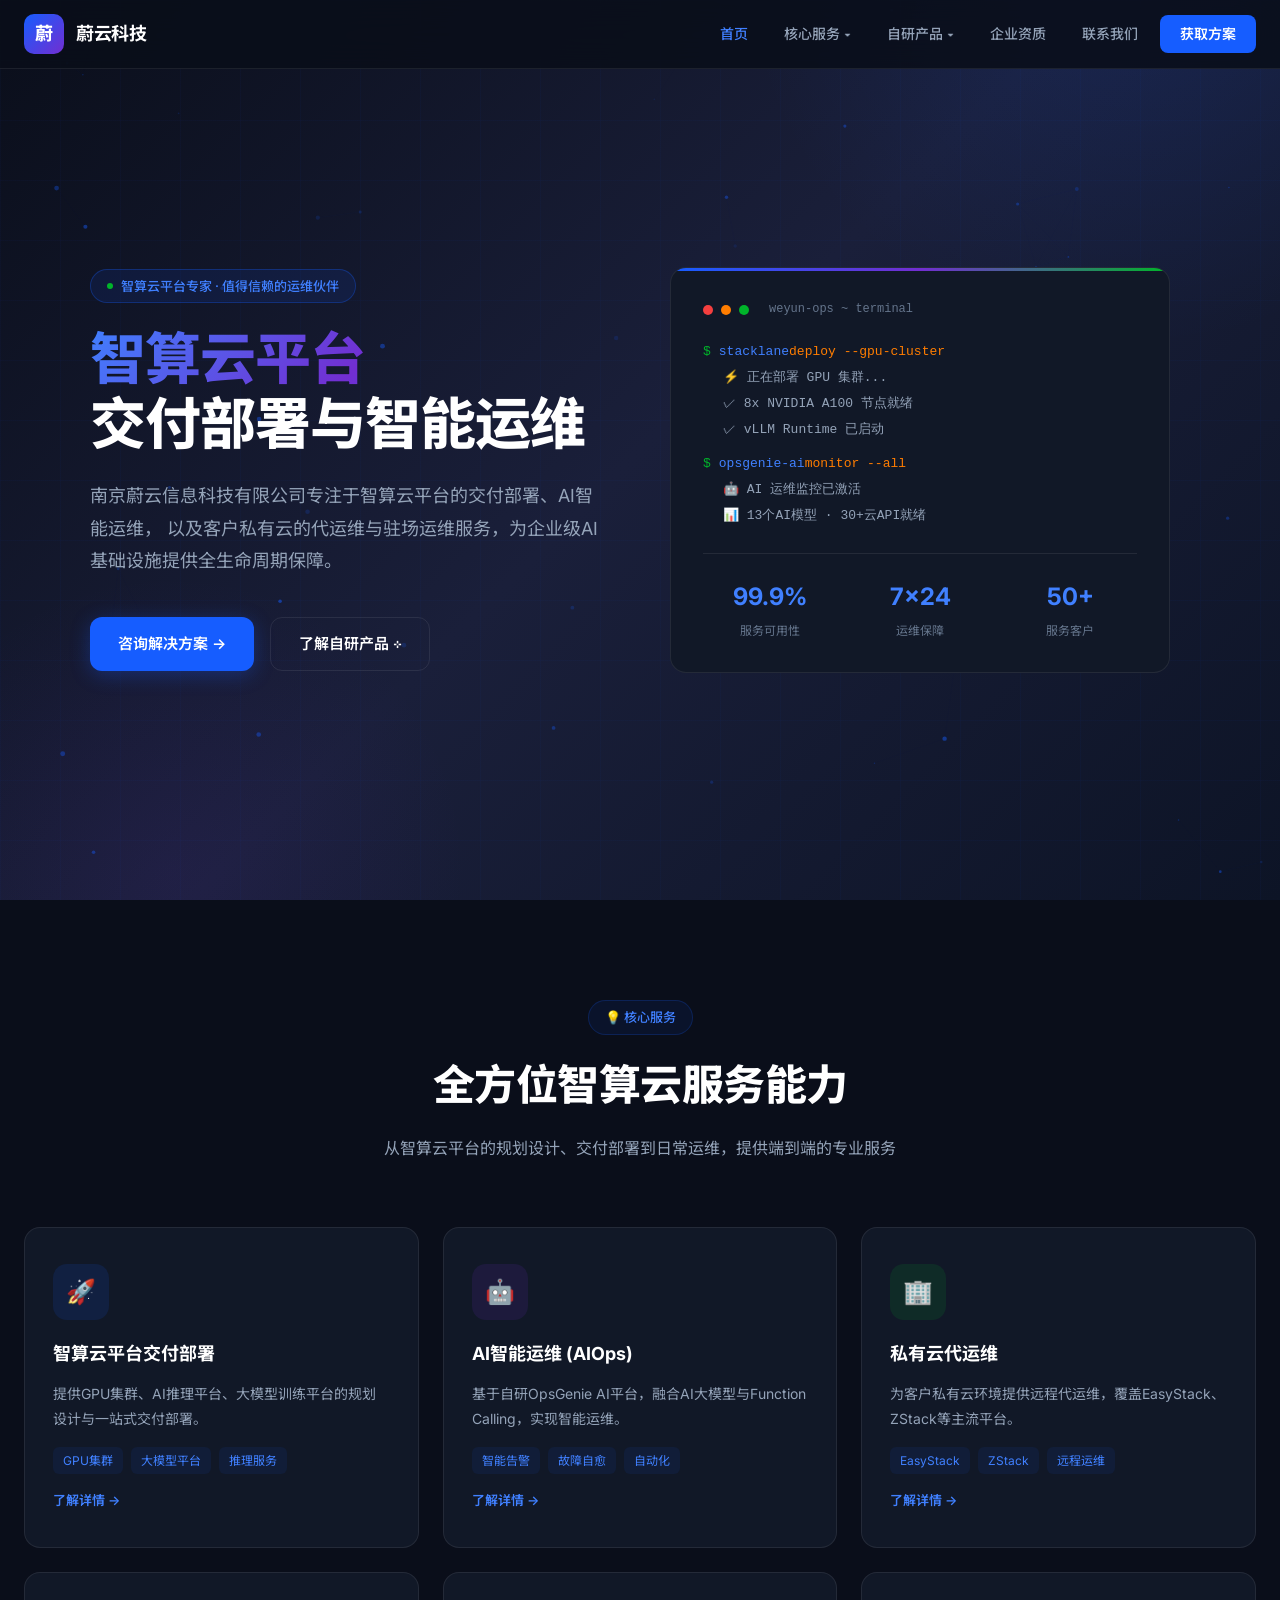
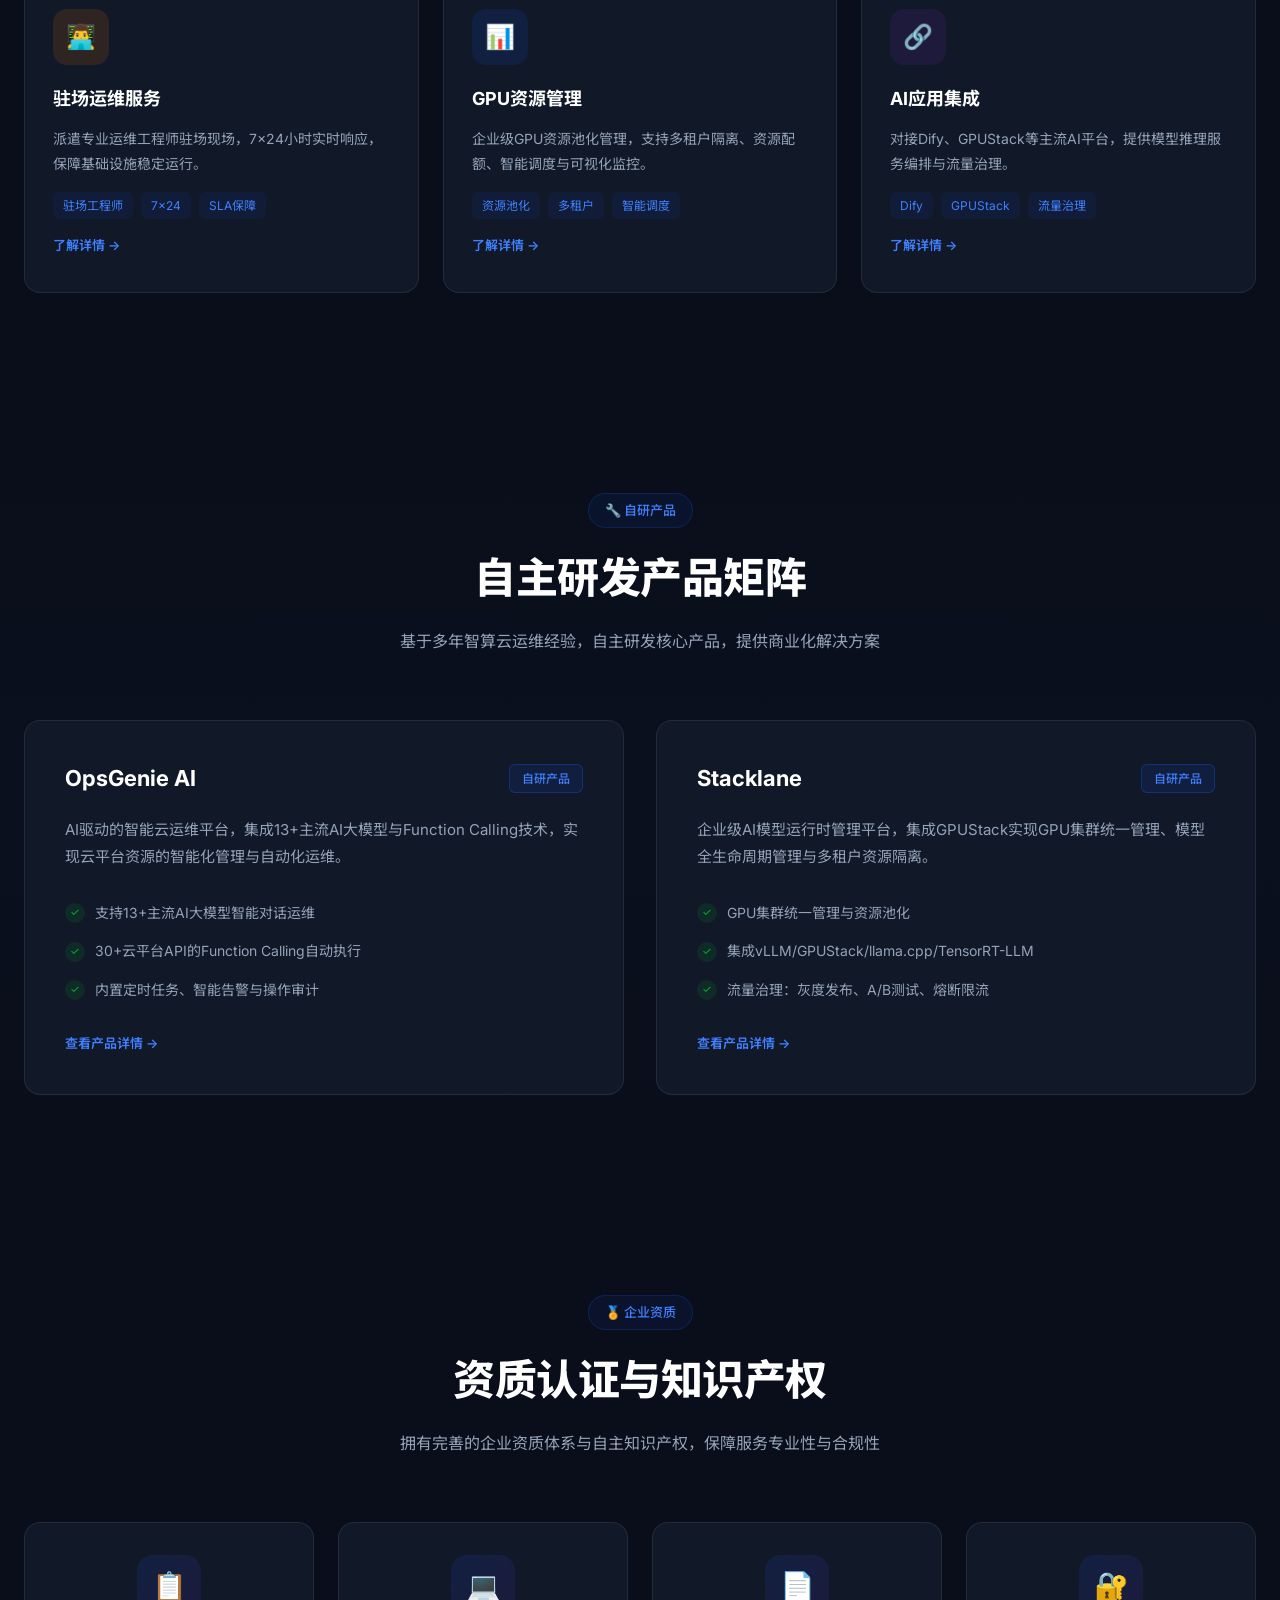
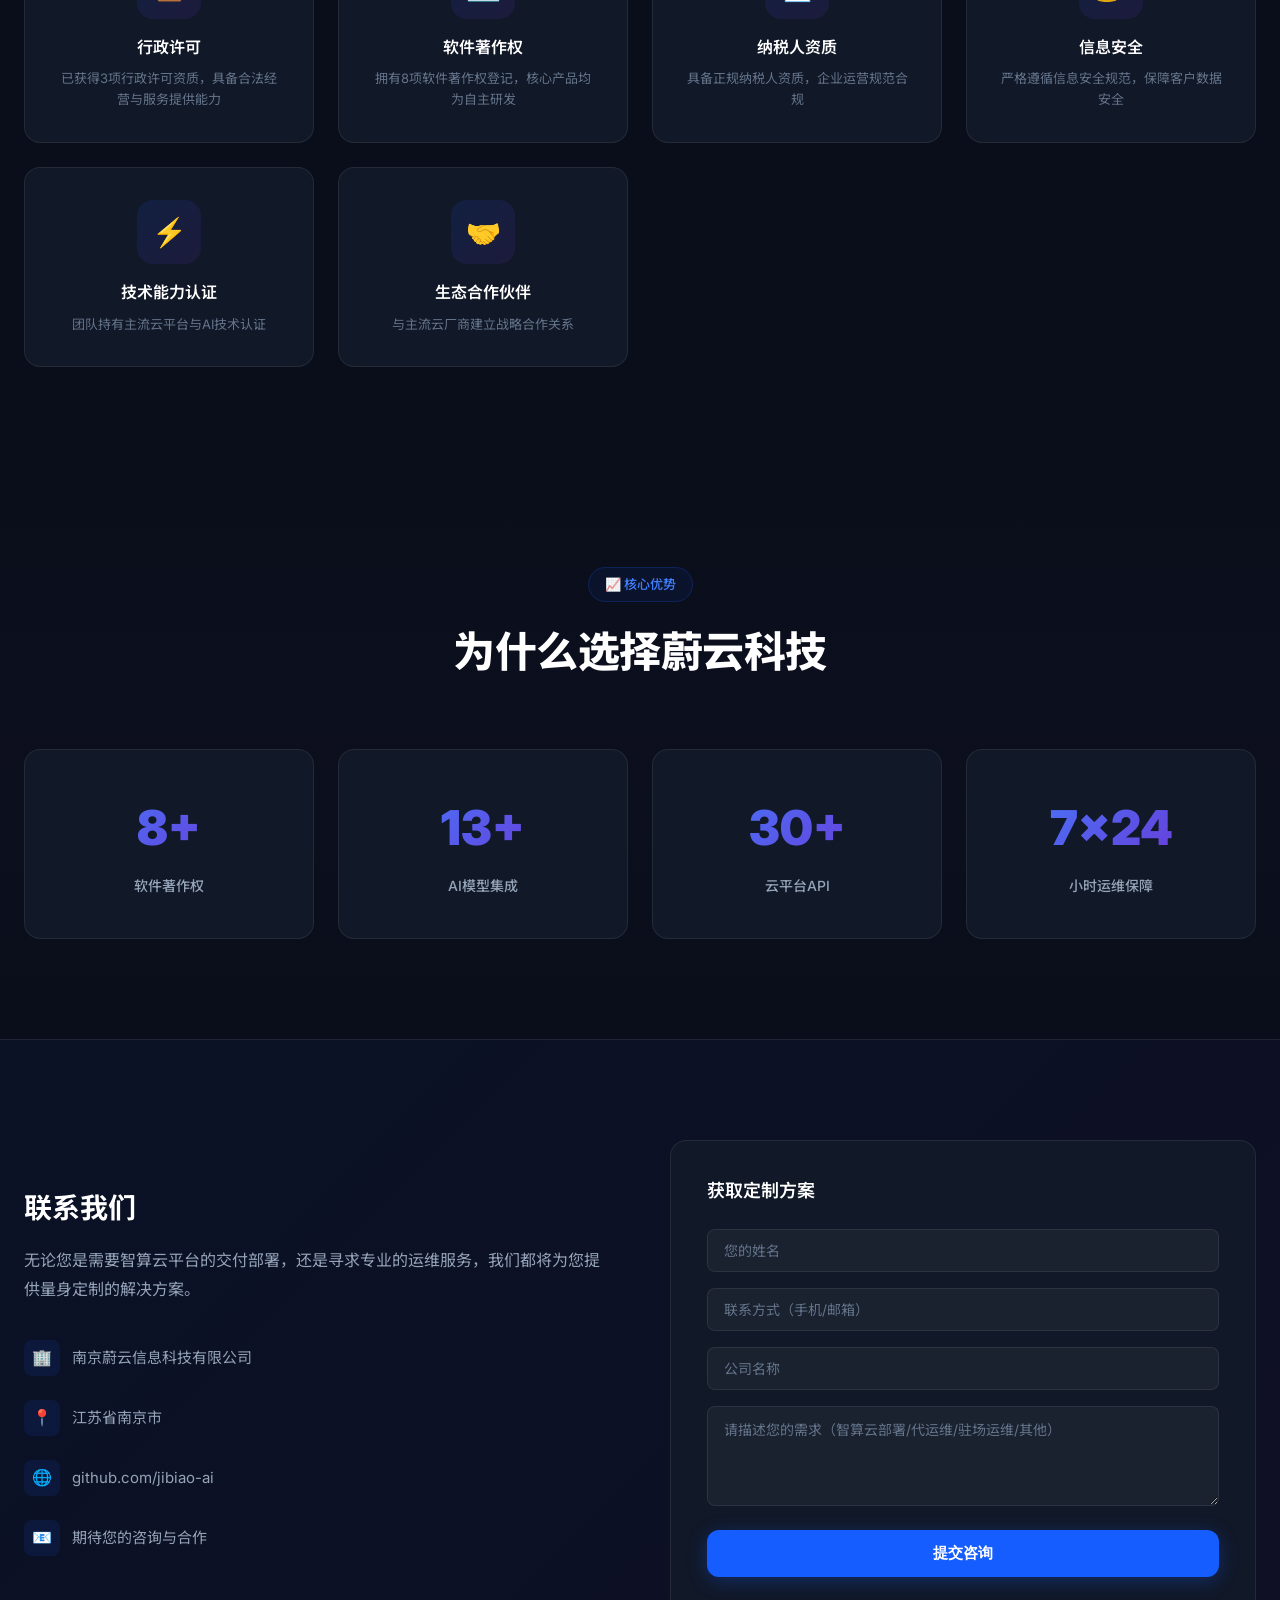
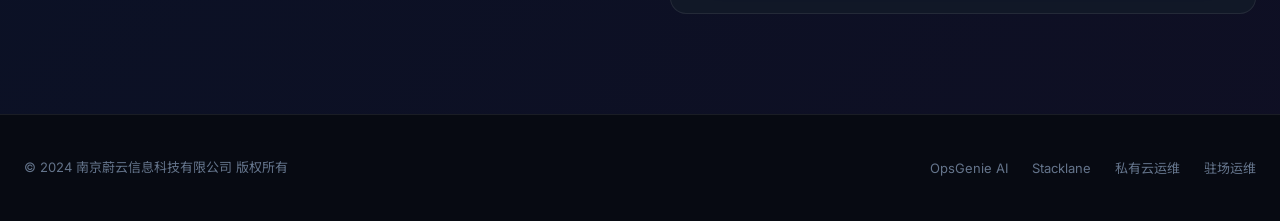
==== index.html @ 83753cd9 "feat: 南京蔚云信息科技公司官网 - 智算云平台与AI运维服务 - 首页：Hero区、核心服务概览、自研产品矩阵、企业资质、核心优势、联系我们 - 自研产品页面：OpsGenie AI 智能运维平" ====
<!DOCTYPE html>
<html lang="zh-CN">
<head>
    <meta charset="UTF-8">
    <meta name="viewport" content="width=device-width, initial-scale=1.0">
    <title>南京蔚云信息科技有限公司 - 智算云平台专家</title>
    <meta name="description" content="南京蔚云信息科技专注智算云平台交付部署、AI智能运维、私有云代运维与驻场运维服务">
    <link rel="preconnect" href="https://fonts.googleapis.com">
    <link rel="preconnect" href="https://fonts.gstatic.com" crossorigin>
    <link href="https://fonts.googleapis.com/css2?family=Inter:wght@300;400;500;600;700;800;900&family=Noto+Sans+SC:wght@300;400;500;600;700;900&display=swap" rel="stylesheet">
    <link rel="stylesheet" href="css/style.css">
</head>
<body>
    <nav class="navbar" id="navbar">
        <div class="nav-container">
            <a href="index.html" class="nav-logo">
                <div class="nav-logo-icon">蔚</div>
                <span class="nav-logo-text">蔚云科技</span>
            </a>
            <ul class="nav-links" id="navLinks">
                <li><a href="index.html" class="active">首页</a></li>
                <li>
                    <a href="#">核心服务 ▾</a>
                    <div class="dropdown-menu">
                        <a href="pages/service-deploy.html">智算云平台交付部署</a>
                        <a href="pages/service-aiops.html">AI智能运维</a>
                        <a href="pages/service-private-cloud.html">私有云代运维</a>
                        <a href="pages/service-onsite.html">驻场运维服务</a>
                    </div>
                </li>
                <li>
                    <a href="#">自研产品 ▾</a>
                    <div class="dropdown-menu">
                        <a href="pages/product-opsgenie.html">OpsGenie AI 智能运维平台</a>
                        <a href="pages/product-stacklane.html">Stacklane 模型运行时平台</a>
                    </div>
                </li>
                <li><a href="#qualifications">企业资质</a></li>
                <li><a href="#contact">联系我们</a></li>
                <li><a href="#contact" class="nav-cta">获取方案</a></li>
            </ul>
            <button class="mobile-menu-btn" onclick="toggleMenu()">☰</button>
        </div>
    </nav>

    <!-- Hero -->
    <section class="hero">
        <div class="hero-bg"></div>
        <div class="hero-grid"></div>
        <canvas id="particles-canvas"></canvas>
        <div class="hero-content">
            <div class="hero-text">
                <div class="hero-badge">智算云平台专家 · 值得信赖的运维伙伴</div>
                <h1 class="hero-title">
                    <span class="gradient-text">智算云平台</span><br>
                    交付部署与智能运维
                </h1>
                <p class="hero-desc">
                    南京蔚云信息科技有限公司专注于智算云平台的交付部署、AI智能运维，
                    以及客户私有云的代运维与驻场运维服务，为企业级AI基础设施提供全生命周期保障。
                </p>
                <div class="hero-buttons">
                    <a href="#contact" class="btn btn-primary">咨询解决方案 →</a>
                    <a href="#products" class="btn btn-outline">了解自研产品 ⊹</a>
                </div>
            </div>
            <div class="hero-visual">
                <div class="hero-card">
                    <div class="hero-card-header">
                        <span class="hero-card-dot red"></span>
                        <span class="hero-card-dot yellow"></span>
                        <span class="hero-card-dot green"></span>
                        <span class="hero-card-title">weyun-ops ~ terminal</span>
                    </div>
                    <div class="hero-card-content">
                        <div class="code-line"><span class="code-prompt">$</span><span class="code-cmd">stacklane</span><span class="code-arg"> deploy --gpu-cluster</span></div>
                        <div class="code-output">⚡ 正在部署 GPU 集群...</div>
                        <div class="code-output">✓ 8x NVIDIA A100 节点就绪</div>
                        <div class="code-output">✓ vLLM Runtime 已启动</div>
                        <div class="code-line" style="margin-top:8px;"><span class="code-prompt">$</span><span class="code-cmd">opsgenie-ai</span><span class="code-arg"> monitor --all</span></div>
                        <div class="code-output">🤖 AI 运维监控已激活</div>
                        <div class="code-output">📊 13个AI模型 · 30+云API就绪</div>
                    </div>
                    <div class="hero-stats">
                        <div class="hero-stat"><div class="hero-stat-value">99.9%</div><div class="hero-stat-label">服务可用性</div></div>
                        <div class="hero-stat"><div class="hero-stat-value">7×24</div><div class="hero-stat-label">运维保障</div></div>
                        <div class="hero-stat"><div class="hero-stat-value">50+</div><div class="hero-stat-label">服务客户</div></div>
                    </div>
                </div>
            </div>
        </div>
    </section>

    <!-- Services Overview -->
    <section class="section" id="services">
        <div class="section-container">
            <div class="section-header animate-on-scroll">
                <div class="section-tag">💡 核心服务</div>
                <h2 class="section-title">全方位智算云服务能力</h2>
                <p class="section-desc">从智算云平台的规划设计、交付部署到日常运维，提供端到端的专业服务</p>
            </div>
            <div class="services-grid">
                <a href="pages/service-deploy.html" class="service-card animate-on-scroll">
                    <div class="service-icon blue">🚀</div>
                    <h3>智算云平台交付部署</h3>
                    <p>提供GPU集群、AI推理平台、大模型训练平台的规划设计与一站式交付部署。</p>
                    <div class="service-tags">
                        <span class="service-tag">GPU集群</span>
                        <span class="service-tag">大模型平台</span>
                        <span class="service-tag">推理服务</span>
                    </div>
                    <div class="card-arrow">了解详情 →</div>
                </a>
                <a href="pages/service-aiops.html" class="service-card animate-on-scroll">
                    <div class="service-icon purple">🤖</div>
                    <h3>AI智能运维 (AIOps)</h3>
                    <p>基于自研OpsGenie AI平台，融合AI大模型与Function Calling，实现智能运维。</p>
                    <div class="service-tags">
                        <span class="service-tag">智能告警</span>
                        <span class="service-tag">故障自愈</span>
                        <span class="service-tag">自动化</span>
                    </div>
                    <div class="card-arrow">了解详情 →</div>
                </a>
                <a href="pages/service-private-cloud.html" class="service-card animate-on-scroll">
                    <div class="service-icon green">🏢</div>
                    <h3>私有云代运维</h3>
                    <p>为客户私有云环境提供远程代运维，覆盖EasyStack、ZStack等主流平台。</p>
                    <div class="service-tags">
                        <span class="service-tag">EasyStack</span>
                        <span class="service-tag">ZStack</span>
                        <span class="service-tag">远程运维</span>
                    </div>
                    <div class="card-arrow">了解详情 →</div>
                </a>
                <a href="pages/service-onsite.html" class="service-card animate-on-scroll">
                    <div class="service-icon orange">👨‍💻</div>
                    <h3>驻场运维服务</h3>
                    <p>派遣专业运维工程师驻场现场，7×24小时实时响应，保障基础设施稳定运行。</p>
                    <div class="service-tags">
                        <span class="service-tag">驻场工程师</span>
                        <span class="service-tag">7×24</span>
                        <span class="service-tag">SLA保障</span>
                    </div>
                    <div class="card-arrow">了解详情 →</div>
                </a>
                <a href="pages/product-stacklane.html" class="service-card animate-on-scroll">
                    <div class="service-icon blue">📊</div>
                    <h3>GPU资源管理</h3>
                    <p>企业级GPU资源池化管理，支持多租户隔离、资源配额、智能调度与可视化监控。</p>
                    <div class="service-tags">
                        <span class="service-tag">资源池化</span>
                        <span class="service-tag">多租户</span>
                        <span class="service-tag">智能调度</span>
                    </div>
                    <div class="card-arrow">了解详情 →</div>
                </a>
                <a href="pages/product-opsgenie.html" class="service-card animate-on-scroll">
                    <div class="service-icon purple">🔗</div>
                    <h3>AI应用集成</h3>
                    <p>对接Dify、GPUStack等主流AI平台，提供模型推理服务编排与流量治理。</p>
                    <div class="service-tags">
                        <span class="service-tag">Dify</span>
                        <span class="service-tag">GPUStack</span>
                        <span class="service-tag">流量治理</span>
                    </div>
                    <div class="card-arrow">了解详情 →</div>
                </a>
            </div>
        </div>
    </section>

    <!-- Products -->
    <section class="section" id="products" style="background: linear-gradient(180deg, transparent, rgba(22,93,255,0.02), transparent);">
        <div class="section-container">
            <div class="section-header animate-on-scroll">
                <div class="section-tag">🔧 自研产品</div>
                <h2 class="section-title">自主研发产品矩阵</h2>
                <p class="section-desc">基于多年智算云运维经验，自主研发核心产品，提供商业化解决方案</p>
            </div>
            <div class="products-grid">
                <a href="pages/product-opsgenie.html" class="product-card animate-on-scroll">
                    <div class="product-header">
                        <h3 class="product-name">OpsGenie AI</h3>
                        <span class="product-badge">自研产品</span>
                    </div>
                    <p class="product-desc">AI驱动的智能云运维平台，集成13+主流AI大模型与Function Calling技术，实现云平台资源的智能化管理与自动化运维。</p>
                    <ul class="product-features">
                        <li>支持13+主流AI大模型智能对话运维</li>
                        <li>30+云平台API的Function Calling自动执行</li>
                        <li>内置定时任务、智能告警与操作审计</li>
                    </ul>
                    <div class="card-arrow">查看产品详情 →</div>
                </a>
                <a href="pages/product-stacklane.html" class="product-card animate-on-scroll">
                    <div class="product-header">
                        <h3 class="product-name">Stacklane</h3>
                        <span class="product-badge">自研产品</span>
                    </div>
                    <p class="product-desc">企业级AI模型运行时管理平台，集成GPUStack实现GPU集群统一管理、模型全生命周期管理与多租户资源隔离。</p>
                    <ul class="product-features">
                        <li>GPU集群统一管理与资源池化</li>
                        <li>集成vLLM/GPUStack/llama.cpp/TensorRT-LLM</li>
                        <li>流量治理：灰度发布、A/B测试、熔断限流</li>
                    </ul>
                    <div class="card-arrow">查看产品详情 →</div>
                </a>
            </div>
        </div>
    </section>

    <!-- Qualifications -->
    <section class="section" id="qualifications">
        <div class="section-container">
            <div class="section-header animate-on-scroll">
                <div class="section-tag">🏅 企业资质</div>
                <h2 class="section-title">资质认证与知识产权</h2>
                <p class="section-desc">拥有完善的企业资质体系与自主知识产权，保障服务专业性与合规性</p>
            </div>
            <div class="qual-grid">
                <div class="qual-card animate-on-scroll"><div class="qual-icon">📋</div><h4 class="qual-title">行政许可</h4><p class="qual-desc">已获得3项行政许可资质，具备合法经营与服务提供能力</p></div>
                <div class="qual-card animate-on-scroll"><div class="qual-icon">💻</div><h4 class="qual-title">软件著作权</h4><p class="qual-desc">拥有8项软件著作权登记，核心产品均为自主研发</p></div>
                <div class="qual-card animate-on-scroll"><div class="qual-icon">📄</div><h4 class="qual-title">纳税人资质</h4><p class="qual-desc">具备正规纳税人资质，企业运营规范合规</p></div>
                <div class="qual-card animate-on-scroll"><div class="qual-icon">🔐</div><h4 class="qual-title">信息安全</h4><p class="qual-desc">严格遵循信息安全规范，保障客户数据安全</p></div>
                <div class="qual-card animate-on-scroll"><div class="qual-icon">⚡</div><h4 class="qual-title">技术能力认证</h4><p class="qual-desc">团队持有主流云平台与AI技术认证</p></div>
                <div class="qual-card animate-on-scroll"><div class="qual-icon">🤝</div><h4 class="qual-title">生态合作伙伴</h4><p class="qual-desc">与主流云厂商建立战略合作关系</p></div>
            </div>
        </div>
    </section>

    <!-- Advantages -->
    <section class="section" style="background: linear-gradient(180deg, transparent, rgba(114,46,209,0.02), transparent);">
        <div class="section-container">
            <div class="section-header animate-on-scroll">
                <div class="section-tag">📈 核心优势</div>
                <h2 class="section-title">为什么选择蔚云科技</h2>
            </div>
            <div class="advantages-grid animate-on-scroll">
                <div class="adv-card"><div class="adv-number">8+</div><div class="adv-label">软件著作权</div></div>
                <div class="adv-card"><div class="adv-number">13+</div><div class="adv-label">AI模型集成</div></div>
                <div class="adv-card"><div class="adv-number">30+</div><div class="adv-label">云平台API</div></div>
                <div class="adv-card"><div class="adv-number">7×24</div><div class="adv-label">小时运维保障</div></div>
            </div>
        </div>
    </section>

    <!-- Contact -->
    <section class="section contact-section" id="contact">
        <div class="section-container">
            <div class="contact-grid">
                <div class="contact-info animate-on-scroll">
                    <h3>联系我们</h3>
                    <p>无论您是需要智算云平台的交付部署，还是寻求专业的运维服务，我们都将为您提供量身定制的解决方案。</p>
                    <ul class="contact-details">
                        <li><span class="icon">🏢</span><span>南京蔚云信息科技有限公司</span></li>
                        <li><span class="icon">📍</span><span>江苏省南京市</span></li>
                        <li><span class="icon">🌐</span><span>github.com/jibiao-ai</span></li>
                        <li><span class="icon">📧</span><span>期待您的咨询与合作</span></li>
                    </ul>
                </div>
                <div class="contact-form animate-on-scroll">
                    <h4>获取定制方案</h4>
                    <div class="form-group"><input type="text" placeholder="您的姓名"></div>
                    <div class="form-group"><input type="text" placeholder="联系方式（手机/邮箱）"></div>
                    <div class="form-group"><input type="text" placeholder="公司名称"></div>
                    <div class="form-group"><textarea placeholder="请描述您的需求（智算云部署/代运维/驻场运维/其他）"></textarea></div>
                    <button class="btn btn-primary" style="width:100%; justify-content:center;">提交咨询</button>
                </div>
            </div>
        </div>
    </section>

    <footer class="footer">
        <div class="footer-content">
            <div class="footer-copy">© 2024 南京蔚云信息科技有限公司 版权所有</div>
            <ul class="footer-links">
                <li><a href="pages/product-opsgenie.html">OpsGenie AI</a></li>
                <li><a href="pages/product-stacklane.html">Stacklane</a></li>
                <li><a href="pages/service-private-cloud.html">私有云运维</a></li>
                <li><a href="pages/service-onsite.html">驻场运维</a></li>
            </ul>
        </div>
    </footer>
    <script src="js/main.js"></script>
</body>
</html>
---- css/style.css ----
:root {
    --primary: #165DFF;
    --primary-light: #4080FF;
    --primary-dark: #0E42D2;
    --accent: #00B42A;
    --accent-orange: #FF7D00;
    --accent-purple: #722ED1;
    --danger: #F53F3F;
    --bg-dark: #0a0e1a;
    --bg-card: #111827;
    --bg-card-hover: #1a2332;
    --text-primary: #ffffff;
    --text-secondary: #94a3b8;
    --text-muted: #64748b;
    --border: rgba(255,255,255,0.08);
    --gradient-hero: linear-gradient(135deg, #0a0e1a 0%, #1a1f3a 50%, #0d1426 100%);
    --shadow-glow: 0 0 60px rgba(22,93,255,0.15);
    --radius: 16px;
    --radius-sm: 8px;
}

* { margin: 0; padding: 0; box-sizing: border-box; }
html { scroll-behavior: smooth; }

body {
    font-family: 'Inter', 'Noto Sans SC', -apple-system, BlinkMacSystemFont, sans-serif;
    background: var(--bg-dark);
    color: var(--text-primary);
    line-height: 1.6;
    overflow-x: hidden;
}

/* Animations */
@keyframes float {
    0%, 100% { transform: translateY(0px); }
    50% { transform: translateY(-20px); }
}
@keyframes pulse-glow {
    0%, 100% { box-shadow: 0 0 20px rgba(22,93,255,0.3); }
    50% { box-shadow: 0 0 40px rgba(22,93,255,0.6); }
}
@keyframes gradient-shift {
    0% { background-position: 0% 50%; }
    50% { background-position: 100% 50%; }
    100% { background-position: 0% 50%; }
}
@keyframes fadeInUp {
    from { opacity: 0; transform: translateY(30px); }
    to { opacity: 1; transform: translateY(0); }
}

.animate-on-scroll {
    opacity: 0;
    transform: translateY(30px);
    transition: opacity 0.6s ease, transform 0.6s ease;
}
.animate-on-scroll.visible {
    opacity: 1;
    transform: translateY(0);
}

/* Navigation */
.navbar {
    position: fixed;
    top: 0; left: 0; right: 0;
    z-index: 1000;
    padding: 14px 0;
    transition: all 0.3s ease;
    backdrop-filter: blur(20px);
    background: rgba(10,14,26,0.88);
    border-bottom: 1px solid var(--border);
}
.navbar.scrolled {
    padding: 10px 0;
    background: rgba(10,14,26,0.96);
}
.nav-container {
    max-width: 1280px;
    margin: 0 auto;
    padding: 0 24px;
    display: flex;
    align-items: center;
    justify-content: space-between;
}
.nav-logo {
    display: flex;
    align-items: center;
    gap: 12px;
    text-decoration: none;
}
.nav-logo-icon {
    width: 40px; height: 40px;
    background: linear-gradient(135deg, var(--primary), var(--accent-purple));
    border-radius: 10px;
    display: flex; align-items: center; justify-content: center;
    font-size: 18px; font-weight: 800; color: white;
}
.nav-logo-text {
    font-size: 18px; font-weight: 700;
    color: var(--text-primary);
    letter-spacing: -0.5px;
}
.nav-links {
    display: flex; align-items: center;
    gap: 8px; list-style: none;
}
.nav-links li { position: relative; }
.nav-links > li > a {
    color: var(--text-secondary);
    text-decoration: none;
    font-size: 14px; font-weight: 500;
    padding: 8px 14px;
    border-radius: 8px;
    transition: all 0.3s;
    display: flex; align-items: center; gap: 4px;
}
.nav-links > li > a:hover {
    color: var(--text-primary);
    background: rgba(255,255,255,0.04);
}
.nav-links > li > a.active {
    color: var(--primary-light);
}

/* Dropdown */
.dropdown-menu {
    display: none;
    position: absolute;
    top: 100%; left: 0;
    min-width: 200px;
    background: rgba(17,24,39,0.98);
    border: 1px solid var(--border);
    border-radius: 12px;
    padding: 8px;
    margin-top: 8px;
    backdrop-filter: blur(20px);
    box-shadow: 0 20px 40px rgba(0,0,0,0.4);
    z-index: 100;
}
.nav-links li:hover .dropdown-menu { display: block; }
.dropdown-menu a {
    display: block;
    padding: 10px 14px;
    color: var(--text-secondary);
    text-decoration: none;
    font-size: 13px;
    border-radius: 8px;
    transition: all 0.2s;
}
.dropdown-menu a:hover {
    color: var(--text-primary);
    background: rgba(22,93,255,0.08);
}

.nav-cta {
    padding: 8px 20px !important;
    background: var(--primary) !important;
    color: white !important;
    border-radius: 8px !important;
    font-weight: 600 !important;
}
.nav-cta:hover {
    background: var(--primary-light) !important;
    transform: translateY(-1px);
}

.mobile-menu-btn {
    display: none;
    background: none; border: none;
    color: var(--text-primary);
    font-size: 24px; cursor: pointer; padding: 8px;
}

/* Hero */
.hero {
    min-height: 100vh;
    display: flex; align-items: center;
    position: relative; overflow: hidden;
    padding: 120px 24px 80px;
}
.hero-bg {
    position: absolute; inset: 0;
    background: var(--gradient-hero);
}
.hero-bg::before {
    content: '';
    position: absolute; top: -50%; right: -20%;
    width: 800px; height: 800px;
    background: radial-gradient(circle, rgba(22,93,255,0.12) 0%, transparent 70%);
    border-radius: 50%;
    animation: float 8s ease-in-out infinite;
}
.hero-bg::after {
    content: '';
    position: absolute; bottom: -30%; left: -10%;
    width: 600px; height: 600px;
    background: radial-gradient(circle, rgba(114,46,209,0.08) 0%, transparent 70%);
    border-radius: 50%;
    animation: float 10s ease-in-out infinite reverse;
}
.hero-grid {
    position: absolute; inset: 0;
    background-image: 
        linear-gradient(rgba(22,93,255,0.03) 1px, transparent 1px),
        linear-gradient(90deg, rgba(22,93,255,0.03) 1px, transparent 1px);
    background-size: 60px 60px;
}
#particles-canvas {
    position: absolute; top: 0; left: 0;
    width: 100%; height: 100%;
    pointer-events: none; z-index: 1;
}
.hero-content {
    max-width: 1280px; margin: 0 auto;
    position: relative; z-index: 2;
    display: grid; grid-template-columns: 1fr 1fr;
    gap: 60px; align-items: center;
}
.hero-text { animation: fadeInUp 1s ease; }
.hero-badge {
    display: inline-flex; align-items: center; gap: 8px;
    padding: 6px 16px;
    background: rgba(22,93,255,0.1);
    border: 1px solid rgba(22,93,255,0.3);
    border-radius: 20px;
    font-size: 13px; color: var(--primary-light);
    margin-bottom: 24px; font-weight: 500;
}
.hero-badge::before {
    content: ''; width: 6px; height: 6px;
    background: var(--accent); border-radius: 50%;
    animation: pulse-glow 2s infinite;
}
.hero-title {
    font-size: clamp(36px, 5vw, 56px);
    font-weight: 800; line-height: 1.15;
    margin-bottom: 24px; letter-spacing: -1px;
}
.hero-title .gradient-text {
    background: linear-gradient(135deg, var(--primary-light), var(--accent-purple), var(--primary));
    background-size: 200% auto;
    -webkit-background-clip: text; -webkit-text-fill-color: transparent;
    background-clip: text;
    animation: gradient-shift 4s ease infinite;
}
.hero-desc {
    font-size: 18px; color: var(--text-secondary);
    line-height: 1.8; margin-bottom: 40px; max-width: 520px;
}
.hero-buttons { display: flex; gap: 16px; flex-wrap: wrap; }

/* Buttons */
.btn {
    display: inline-flex; align-items: center; gap: 8px;
    padding: 14px 28px; border-radius: 12px;
    font-size: 15px; font-weight: 600;
    text-decoration: none; transition: all 0.3s ease;
    cursor: pointer; border: none;
}
.btn-primary {
    background: var(--primary); color: white;
    box-shadow: 0 4px 20px rgba(22,93,255,0.3);
}
.btn-primary:hover {
    background: var(--primary-light);
    transform: translateY(-2px);
    box-shadow: 0 8px 30px rgba(22,93,255,0.4);
}
.btn-outline {
    background: transparent; color: var(--text-primary);
    border: 1px solid var(--border);
}
.btn-outline:hover {
    border-color: var(--primary);
    background: rgba(22,93,255,0.05);
    transform: translateY(-2px);
}
.btn-sm { padding: 10px 20px; font-size: 13px; border-radius: 8px; }

/* Hero Card (Terminal) */
.hero-card {
    width: 100%; max-width: 500px;
    background: var(--bg-card);
    border: 1px solid var(--border);
    border-radius: var(--radius);
    padding: 32px; position: relative; overflow: hidden;
}
.hero-card::before {
    content: '';
    position: absolute; top: 0; left: 0; right: 0; height: 3px;
    background: linear-gradient(90deg, var(--primary), var(--accent-purple), var(--accent));
}
.hero-card-header {
    display: flex; align-items: center; gap: 8px; margin-bottom: 20px;
}
.hero-card-dot { width: 10px; height: 10px; border-radius: 50%; }
.hero-card-dot.red { background: #F53F3F; }
.hero-card-dot.yellow { background: #FF7D00; }
.hero-card-dot.green { background: #00B42A; }
.hero-card-title {
    margin-left: 12px; font-size: 12px;
    color: var(--text-muted); font-family: monospace;
}
.hero-card-content { font-family: monospace; font-size: 13px; line-height: 2; }
.code-line { display: flex; align-items: center; }
.code-prompt { color: var(--accent); margin-right: 8px; }
.code-cmd { color: var(--primary-light); }
.code-arg { color: var(--accent-orange); }
.code-output { color: var(--text-secondary); padding-left: 20px; }
.hero-stats {
    display: grid; grid-template-columns: repeat(3, 1fr);
    gap: 16px; margin-top: 24px; padding-top: 24px;
    border-top: 1px solid var(--border);
}
.hero-stat { text-align: center; }
.hero-stat-value { font-size: 24px; font-weight: 700; color: var(--primary-light); }
.hero-stat-label { font-size: 12px; color: var(--text-muted); margin-top: 4px; }

/* Section Common */
.section { padding: 100px 24px; position: relative; }
.section-container { max-width: 1280px; margin: 0 auto; }
.section-header { text-align: center; margin-bottom: 64px; }
.section-tag {
    display: inline-flex; align-items: center; gap: 8px;
    padding: 6px 16px;
    background: rgba(22,93,255,0.08);
    border: 1px solid rgba(22,93,255,0.2);
    border-radius: 20px; font-size: 13px;
    color: var(--primary-light); margin-bottom: 16px; font-weight: 500;
}
.section-title {
    font-size: clamp(28px, 4vw, 42px);
    font-weight: 800; margin-bottom: 16px; letter-spacing: -0.5px;
}
.section-desc {
    font-size: 16px; color: var(--text-secondary);
    max-width: 640px; margin: 0 auto; line-height: 1.8;
}

/* Service Cards */
.services-grid {
    display: grid; grid-template-columns: repeat(3, 1fr); gap: 24px;
}
.service-card {
    background: var(--bg-card);
    border: 1px solid var(--border);
    border-radius: var(--radius);
    padding: 36px 28px;
    transition: all 0.4s ease;
    position: relative; overflow: hidden;
    text-decoration: none; color: inherit;
    display: block;
}
.service-card::before {
    content: '';
    position: absolute; top: 0; left: 0; right: 0; height: 3px;
    background: linear-gradient(90deg, var(--primary), var(--accent-purple));
    opacity: 0; transition: opacity 0.3s;
}
.service-card:hover {
    transform: translateY(-8px);
    border-color: rgba(22,93,255,0.3);
    box-shadow: var(--shadow-glow);
}
.service-card:hover::before { opacity: 1; }
.service-icon {
    width: 56px; height: 56px; border-radius: 14px;
    display: flex; align-items: center; justify-content: center;
    font-size: 24px; margin-bottom: 20px;
}
.service-icon.blue { background: rgba(22,93,255,0.12); }
.service-icon.purple { background: rgba(114,46,209,0.12); }
.service-icon.green { background: rgba(0,180,42,0.12); }
.service-icon.orange { background: rgba(255,125,0,0.12); }
.service-card h3 { font-size: 18px; font-weight: 700; margin-bottom: 12px; }
.service-card p { color: var(--text-secondary); font-size: 14px; line-height: 1.8; }
.service-tags { display: flex; flex-wrap: wrap; gap: 8px; margin-top: 16px; }
.service-tag {
    padding: 4px 10px; background: rgba(22,93,255,0.08);
    border-radius: 6px; font-size: 12px; color: var(--primary-light);
}
.card-arrow {
    margin-top: 16px; color: var(--primary-light);
    font-size: 13px; font-weight: 600;
    display: flex; align-items: center; gap: 6px;
    transition: gap 0.3s;
}
.service-card:hover .card-arrow { gap: 10px; }

/* Product Cards */
.products-grid { display: grid; grid-template-columns: repeat(2, 1fr); gap: 32px; }
.product-card {
    background: var(--bg-card);
    border: 1px solid var(--border);
    border-radius: var(--radius);
    padding: 40px; transition: all 0.4s ease;
    position: relative; overflow: hidden;
    text-decoration: none; color: inherit; display: block;
}
.product-card:hover {
    border-color: rgba(22,93,255,0.3);
    box-shadow: var(--shadow-glow);
    transform: translateY(-4px);
}
.product-header {
    display: flex; align-items: center; justify-content: space-between;
    margin-bottom: 20px;
}
.product-name { font-size: 22px; font-weight: 700; }
.product-badge {
    padding: 4px 12px;
    background: rgba(22,93,255,0.1);
    border: 1px solid rgba(22,93,255,0.3);
    border-radius: 6px; font-size: 12px;
    color: var(--primary-light); font-weight: 500;
}
.product-desc {
    color: var(--text-secondary); font-size: 15px;
    line-height: 1.8; margin-bottom: 24px;
}
.product-features { list-style: none; margin-bottom: 24px; }
.product-features li {
    padding: 8px 0; color: var(--text-secondary);
    font-size: 14px; display: flex; align-items: center; gap: 10px;
}
.product-features li::before {
    content: '✓'; width: 20px; height: 20px;
    background: rgba(0,180,42,0.12); border-radius: 50%;
    display: flex; align-items: center; justify-content: center;
    font-size: 11px; color: var(--accent); flex-shrink: 0;
}

/* Page Header (sub pages) */
.page-header {
    padding: 140px 24px 60px;
    position: relative; overflow: hidden;
    background: var(--gradient-hero);
}
.page-header .hero-grid {
    position: absolute; inset: 0;
    background-image: 
        linear-gradient(rgba(22,93,255,0.03) 1px, transparent 1px),
        linear-gradient(90deg, rgba(22,93,255,0.03) 1px, transparent 1px);
    background-size: 60px 60px;
}
.page-header-content {
    max-width: 1280px; margin: 0 auto;
    position: relative; z-index: 2;
}
.page-header h1 {
    font-size: clamp(32px, 4vw, 48px);
    font-weight: 800; margin-bottom: 16px;
}
.page-header p {
    font-size: 18px; color: var(--text-secondary);
    max-width: 600px; line-height: 1.8;
}
.breadcrumb {
    display: flex; align-items: center; gap: 8px;
    margin-bottom: 20px; font-size: 13px;
}
.breadcrumb a {
    color: var(--text-muted); text-decoration: none;
    transition: color 0.3s;
}
.breadcrumb a:hover { color: var(--primary-light); }
.breadcrumb span { color: var(--text-muted); }
.breadcrumb .current { color: var(--text-secondary); }

/* Architecture Diagram */
.arch-diagram {
    background: var(--bg-card);
    border: 1px solid var(--border);
    border-radius: var(--radius);
    padding: 40px;
    margin: 40px 0;
    overflow-x: auto;
}
.arch-diagram h3 {
    font-size: 18px; font-weight: 700;
    margin-bottom: 24px; text-align: center;
}
.arch-svg {
    width: 100%; max-width: 900px;
    margin: 0 auto; display: block;
}

/* Feature List */
.feature-grid {
    display: grid; grid-template-columns: repeat(auto-fit, minmax(300px, 1fr));
    gap: 24px; margin: 40px 0;
}
.feature-item {
    background: var(--bg-card);
    border: 1px solid var(--border);
    border-radius: var(--radius);
    padding: 28px;
    transition: all 0.3s;
}
.feature-item:hover {
    border-color: rgba(22,93,255,0.3);
    transform: translateY(-4px);
}
.feature-item h4 {
    font-size: 16px; font-weight: 600;
    margin-bottom: 8px;
    display: flex; align-items: center; gap: 10px;
}
.feature-item p {
    color: var(--text-secondary); font-size: 14px; line-height: 1.7;
}

/* Qualifications */
.qual-grid {
    display: grid; grid-template-columns: repeat(auto-fit, minmax(280px, 1fr));
    gap: 24px;
}
.qual-card {
    background: var(--bg-card);
    border: 1px solid var(--border);
    border-radius: var(--radius);
    padding: 32px; text-align: center;
    transition: all 0.3s ease;
}
.qual-card:hover {
    border-color: rgba(22,93,255,0.3);
    transform: translateY(-4px);
}
.qual-icon {
    width: 64px; height: 64px;
    margin: 0 auto 16px;
    background: linear-gradient(135deg, rgba(22,93,255,0.12), rgba(114,46,209,0.12));
    border-radius: 16px;
    display: flex; align-items: center; justify-content: center;
    font-size: 28px;
}
.qual-title { font-size: 16px; font-weight: 600; margin-bottom: 8px; }
.qual-desc { font-size: 13px; color: var(--text-muted); line-height: 1.6; }

/* Advantages */
.advantages-grid {
    display: grid; grid-template-columns: repeat(4, 1fr); gap: 24px;
}
.adv-card {
    text-align: center; padding: 40px 20px;
    background: var(--bg-card);
    border: 1px solid var(--border);
    border-radius: var(--radius);
    transition: all 0.3s;
}
.adv-card:hover {
    border-color: rgba(22,93,255,0.3);
    transform: translateY(-4px);
}
.adv-number {
    font-size: 48px; font-weight: 900;
    background: linear-gradient(135deg, var(--primary-light), var(--accent-purple));
    -webkit-background-clip: text; -webkit-text-fill-color: transparent;
    background-clip: text; margin-bottom: 8px;
}
.adv-label { font-size: 14px; color: var(--text-secondary); font-weight: 500; }

/* Tech Grid */
.tech-grid {
    display: grid; grid-template-columns: repeat(auto-fit, minmax(140px, 1fr)); gap: 16px;
}
.tech-item {
    background: var(--bg-card);
    border: 1px solid var(--border);
    border-radius: var(--radius-sm);
    padding: 20px 16px; text-align: center;
    transition: all 0.3s;
}
.tech-item:hover {
    border-color: rgba(22,93,255,0.3);
    transform: translateY(-2px);
}
.tech-item-icon { font-size: 28px; margin-bottom: 8px; }
.tech-item-name { font-size: 13px; font-weight: 500; color: var(--text-secondary); }

/* Contact */
.contact-section {
    background: linear-gradient(135deg, rgba(22,93,255,0.05), rgba(114,46,209,0.05));
    border-top: 1px solid var(--border);
}
.contact-grid {
    display: grid; grid-template-columns: 1fr 1fr;
    gap: 60px; align-items: center;
}
.contact-info h3 { font-size: 28px; font-weight: 700; margin-bottom: 16px; }
.contact-info p { color: var(--text-secondary); margin-bottom: 24px; line-height: 1.8; }
.contact-details { list-style: none; }
.contact-details li {
    display: flex; align-items: center; gap: 12px;
    padding: 12px 0; color: var(--text-secondary); font-size: 15px;
}
.contact-details li span.icon {
    width: 36px; height: 36px;
    background: rgba(22,93,255,0.1);
    border-radius: 8px;
    display: flex; align-items: center; justify-content: center;
    font-size: 16px;
}
.contact-form {
    background: var(--bg-card);
    border: 1px solid var(--border);
    border-radius: var(--radius); padding: 36px;
}
.contact-form h4 { font-size: 18px; font-weight: 600; margin-bottom: 24px; }
.form-group { margin-bottom: 16px; }
.form-group input, .form-group textarea {
    width: 100%; padding: 12px 16px;
    background: rgba(255,255,255,0.04);
    border: 1px solid var(--border);
    border-radius: var(--radius-sm);
    color: var(--text-primary);
    font-size: 14px; font-family: inherit;
    transition: border-color 0.3s;
}
.form-group input:focus, .form-group textarea:focus {
    outline: none; border-color: var(--primary);
}
.form-group textarea { resize: vertical; min-height: 100px; }
.form-group input::placeholder, .form-group textarea::placeholder { color: var(--text-muted); }

/* Footer */
.footer {
    background: rgba(0,0,0,0.3);
    border-top: 1px solid var(--border);
    padding: 40px 24px;
}
.footer-content {
    max-width: 1280px; margin: 0 auto;
    display: flex; align-items: center; justify-content: space-between;
    flex-wrap: wrap; gap: 16px;
}
.footer-copy { color: var(--text-muted); font-size: 13px; }
.footer-links { display: flex; gap: 24px; list-style: none; }
.footer-links a {
    color: var(--text-muted); text-decoration: none;
    font-size: 13px; transition: color 0.3s;
}
.footer-links a:hover { color: var(--text-primary); }

/* Content Sections */
.content-block { margin: 60px 0; }
.content-block h2 {
    font-size: 24px; font-weight: 700;
    margin-bottom: 20px;
    padding-bottom: 12px;
    border-bottom: 1px solid var(--border);
}
.content-block p {
    color: var(--text-secondary); font-size: 15px;
    line-height: 1.9; margin-bottom: 16px;
}
.content-block ul {
    list-style: none; padding: 0;
}
.content-block ul li {
    padding: 10px 0; padding-left: 24px;
    color: var(--text-secondary); font-size: 14px;
    position: relative; line-height: 1.7;
}
.content-block ul li::before {
    content: ''; width: 6px; height: 6px;
    background: var(--primary); border-radius: 50%;
    position: absolute; left: 4px; top: 16px;
}

/* Two column layout */
.two-col { display: grid; grid-template-columns: 1fr 1fr; gap: 40px; align-items: start; }

/* Table */
.data-table {
    width: 100%; border-collapse: collapse;
    margin: 20px 0;
}
.data-table th, .data-table td {
    padding: 12px 16px; text-align: left;
    border-bottom: 1px solid var(--border);
    font-size: 14px;
}
.data-table th {
    color: var(--text-muted); font-weight: 600;
    background: rgba(22,93,255,0.04);
}
.data-table td { color: var(--text-secondary); }

/* Responsive */
@media (max-width: 1024px) {
    .hero-content { grid-template-columns: 1fr; gap: 40px; }
    .hero-visual { order: -1; }
    .services-grid { grid-template-columns: repeat(2, 1fr); }
    .advantages-grid { grid-template-columns: repeat(2, 1fr); }
    .contact-grid { grid-template-columns: 1fr; }
    .products-grid { grid-template-columns: 1fr; }
    .two-col { grid-template-columns: 1fr; }
}
@media (max-width: 768px) {
    .nav-links {
        display: none; position: fixed;
        top: 68px; left: 0; right: 0;
        background: rgba(10,14,26,0.98);
        flex-direction: column; padding: 24px;
        gap: 4px; border-bottom: 1px solid var(--border);
    }
    .nav-links.active { display: flex; }
    .dropdown-menu {
        position: static; display: none;
        margin-top: 4px; box-shadow: none;
        background: rgba(22,93,255,0.04);
    }
    .nav-links li:hover .dropdown-menu,
    .nav-links li.open .dropdown-menu { display: block; }
    .mobile-menu-btn { display: block; }
    .hero { padding: 100px 16px 60px; min-height: auto; }
    .hero-card { max-width: 100%; }
    .hero-stats { gap: 8px; }
    .hero-stat-value { font-size: 18px; }
    .section { padding: 60px 16px; }
    .services-grid { grid-template-columns: 1fr; }
    .advantages-grid { grid-template-columns: repeat(2, 1fr); }
    .tech-grid { grid-template-columns: repeat(3, 1fr); }
    .footer-content { flex-direction: column; text-align: center; }
    .page-header { padding: 110px 16px 40px; }
}
@media (max-width: 480px) {
    .hero-buttons { flex-direction: column; }
    .btn { justify-content: center; }
    .adv-card { padding: 24px 12px; }
    .adv-number { font-size: 36px; }
}
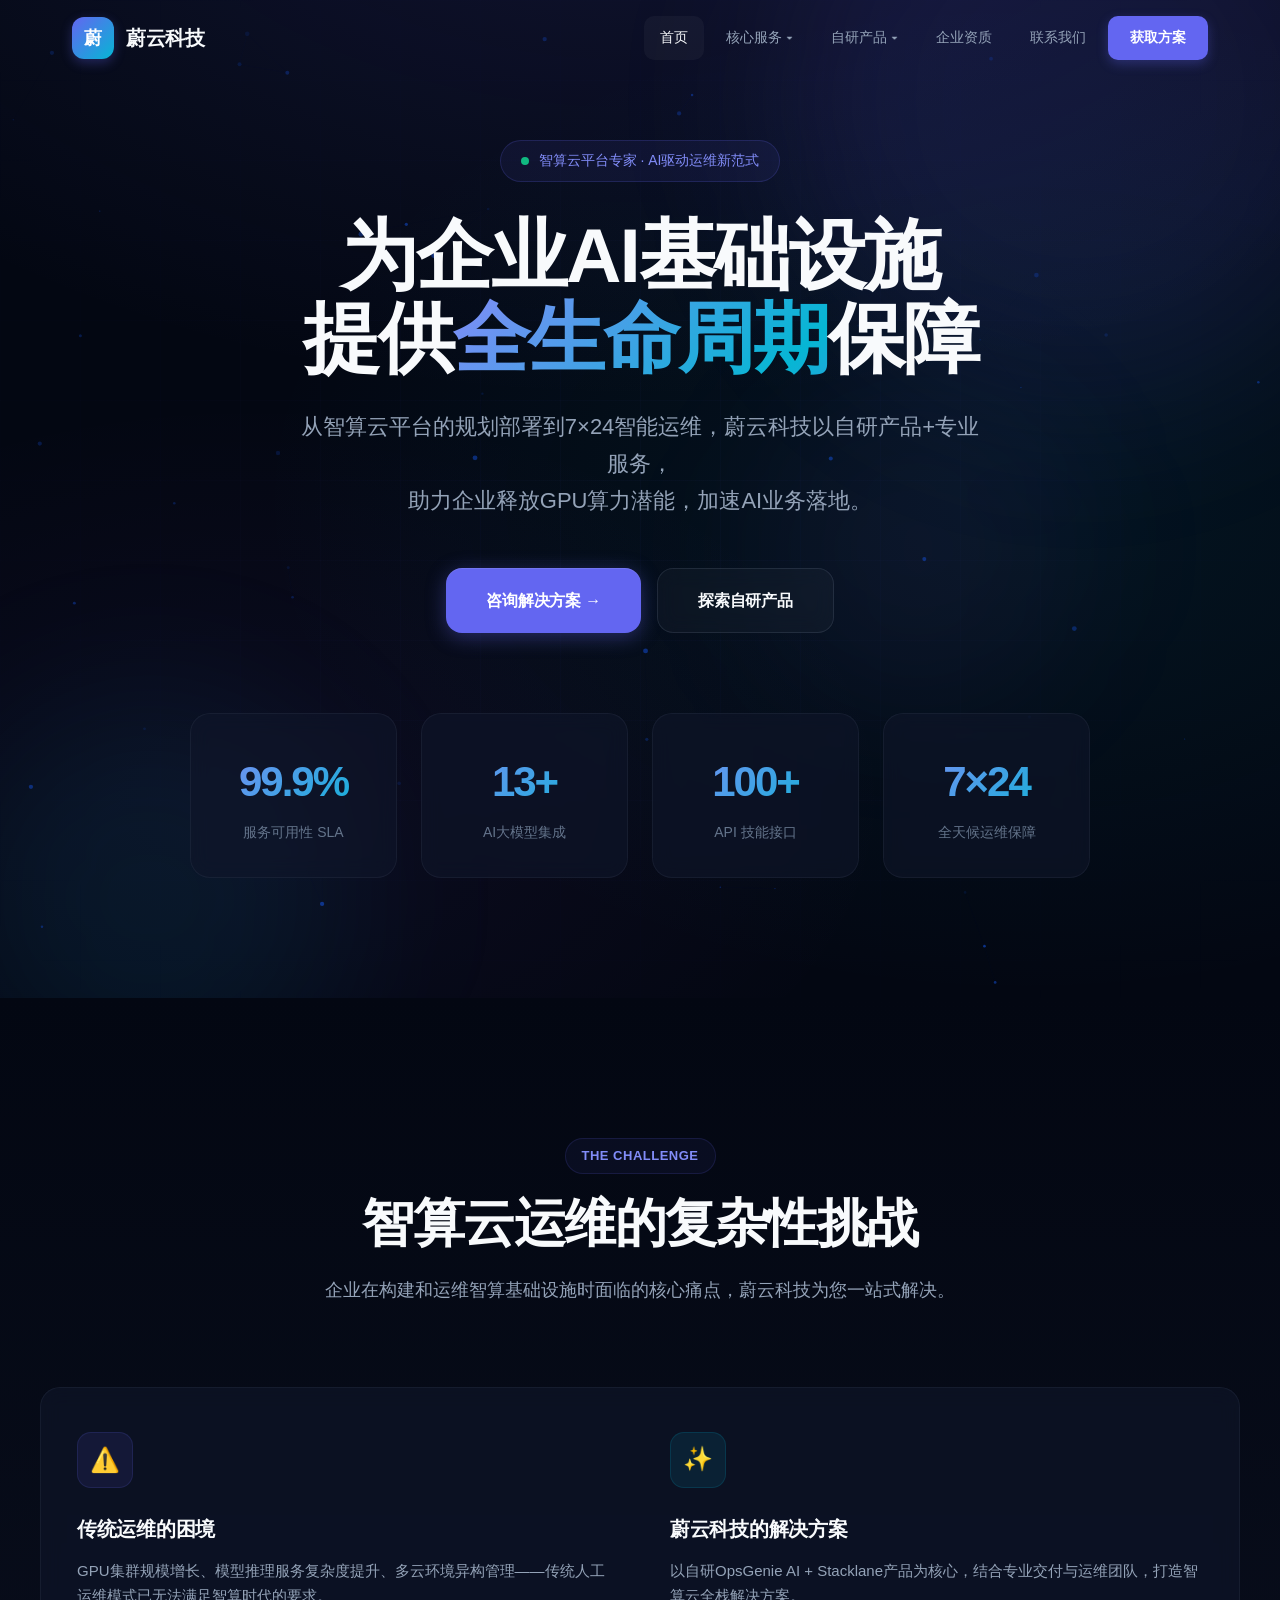
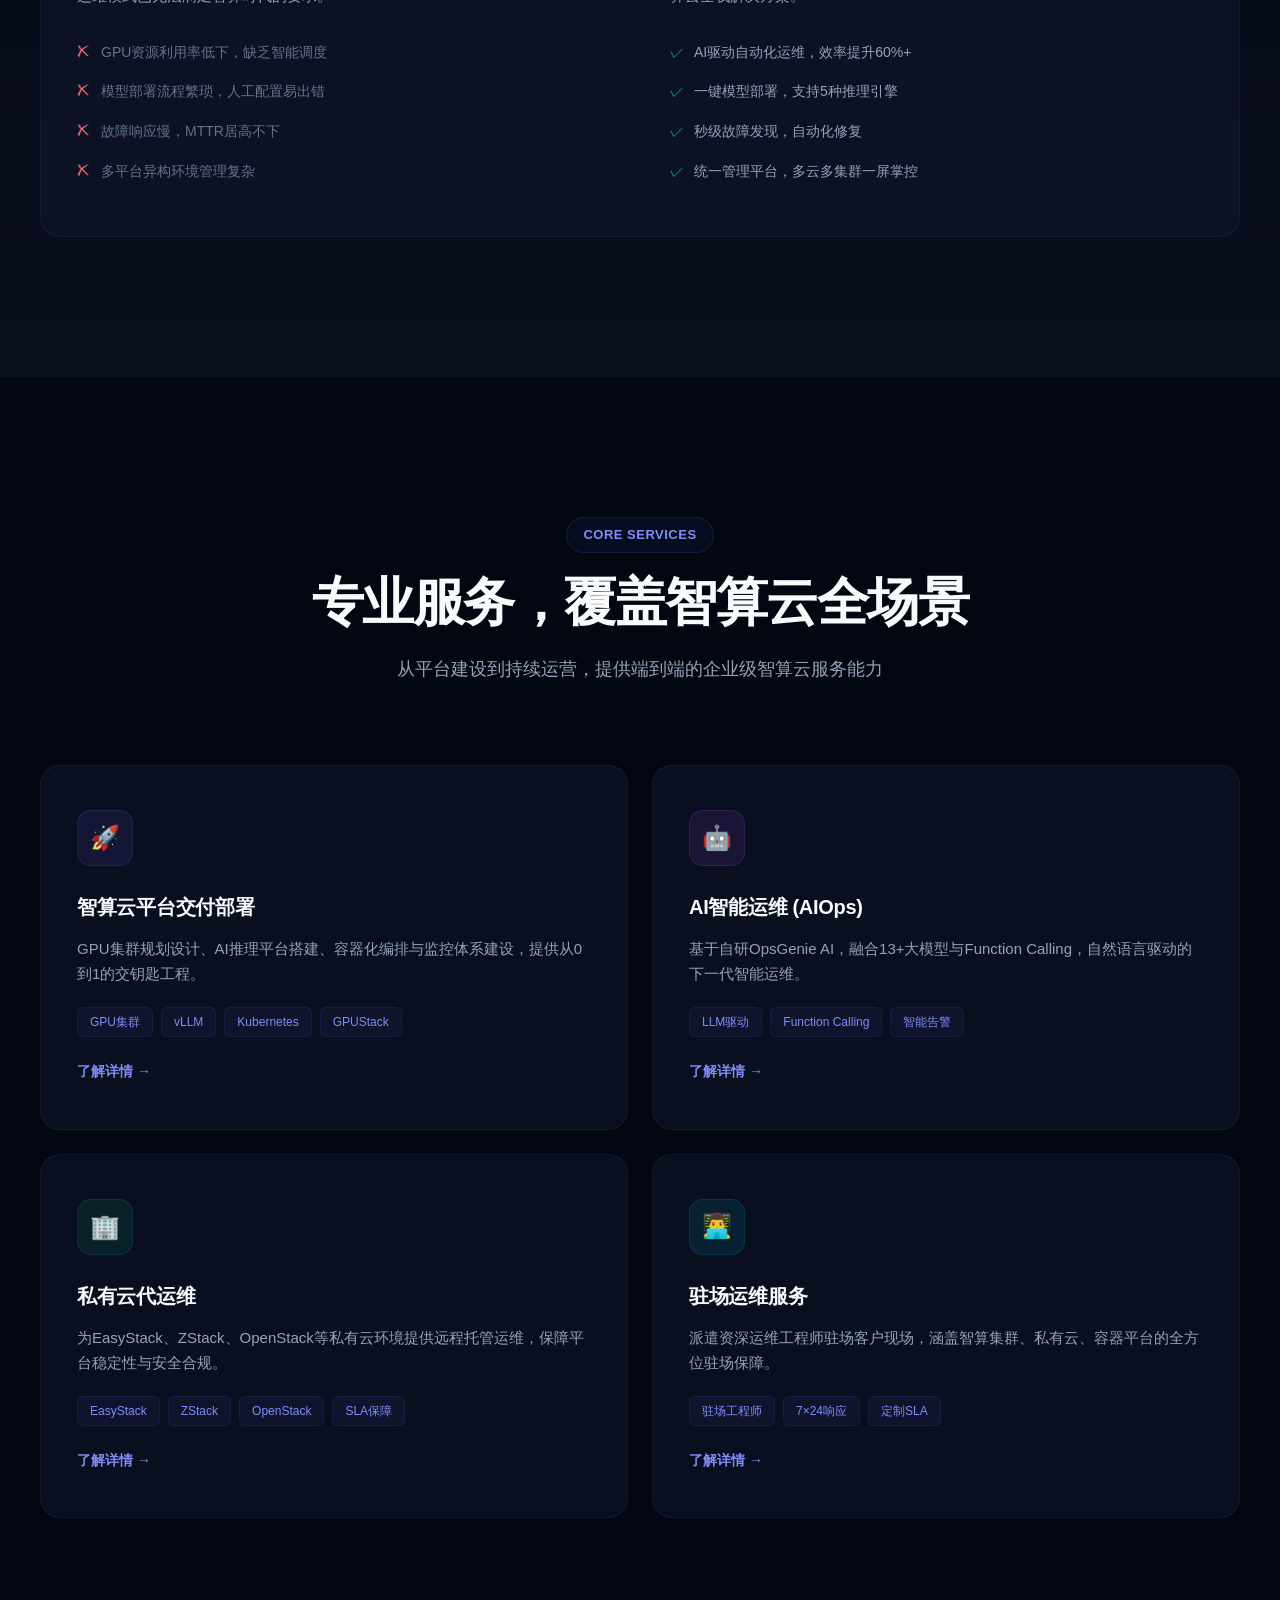
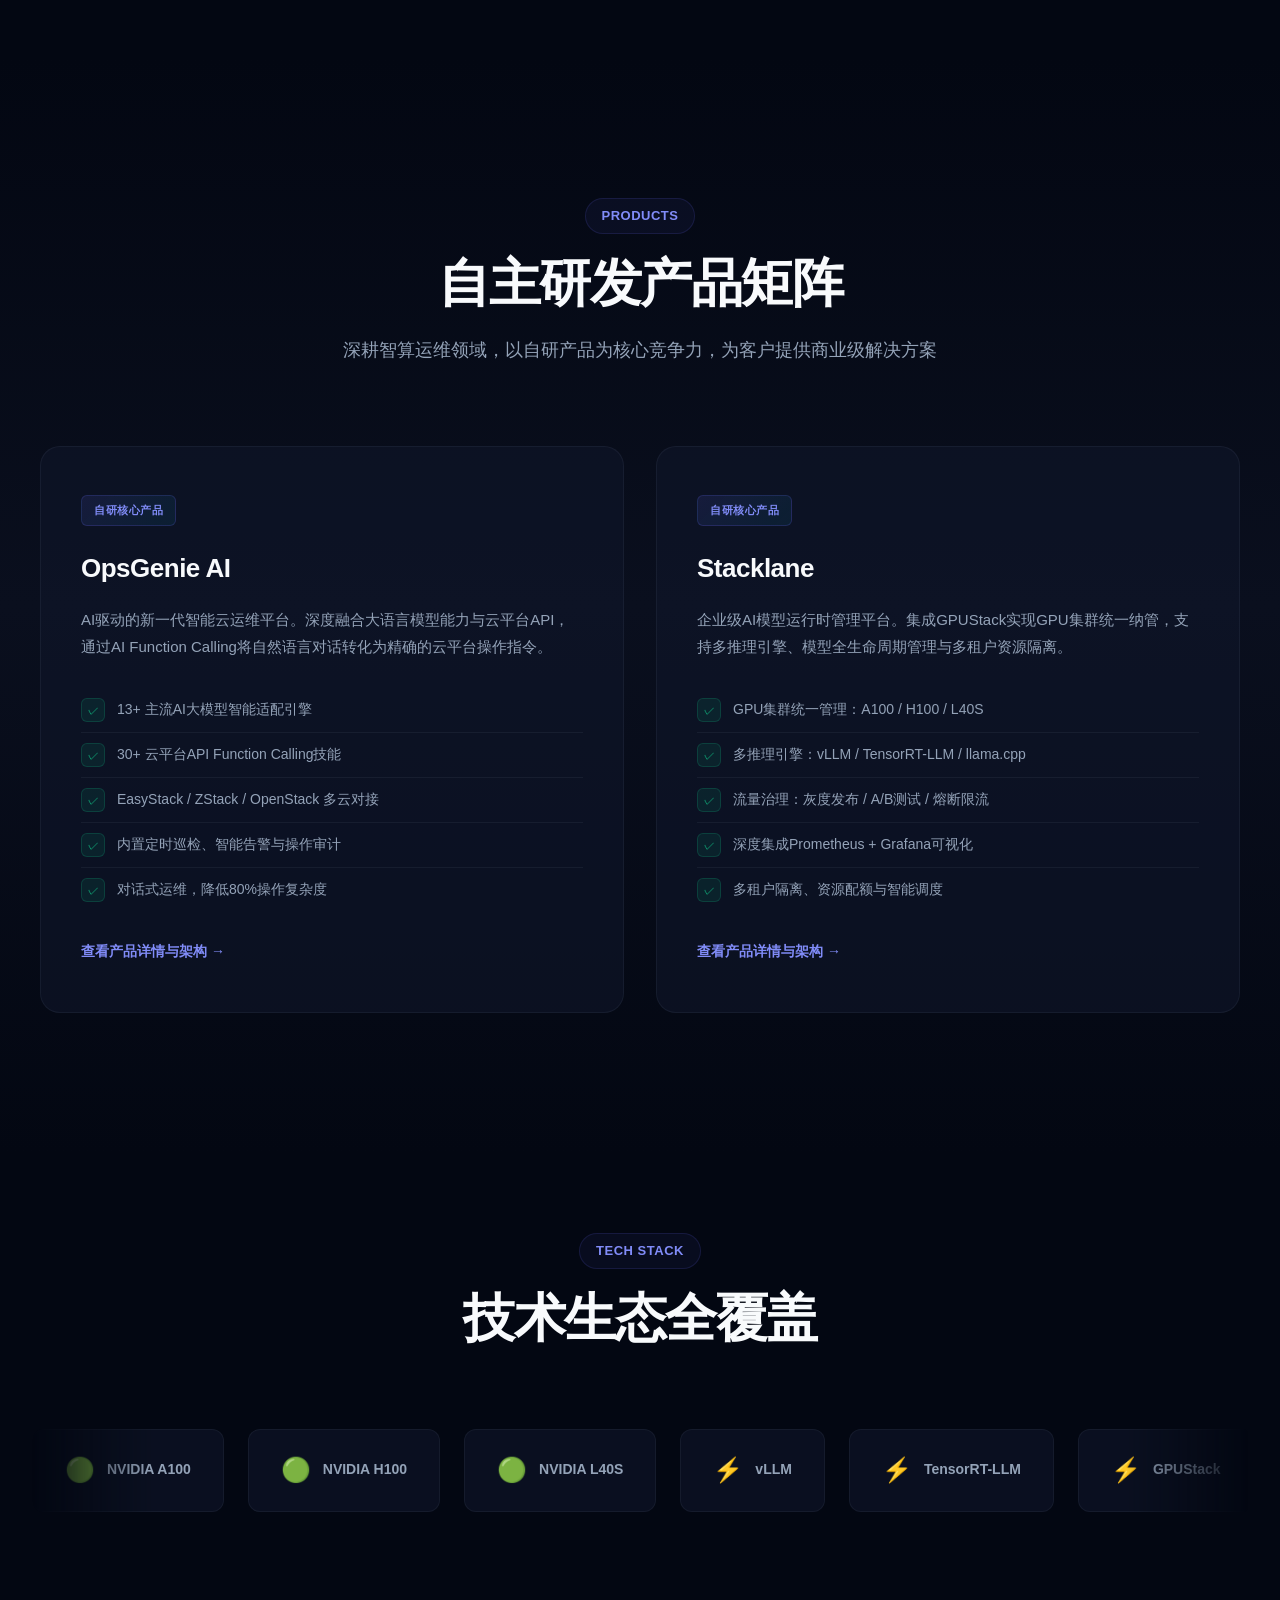
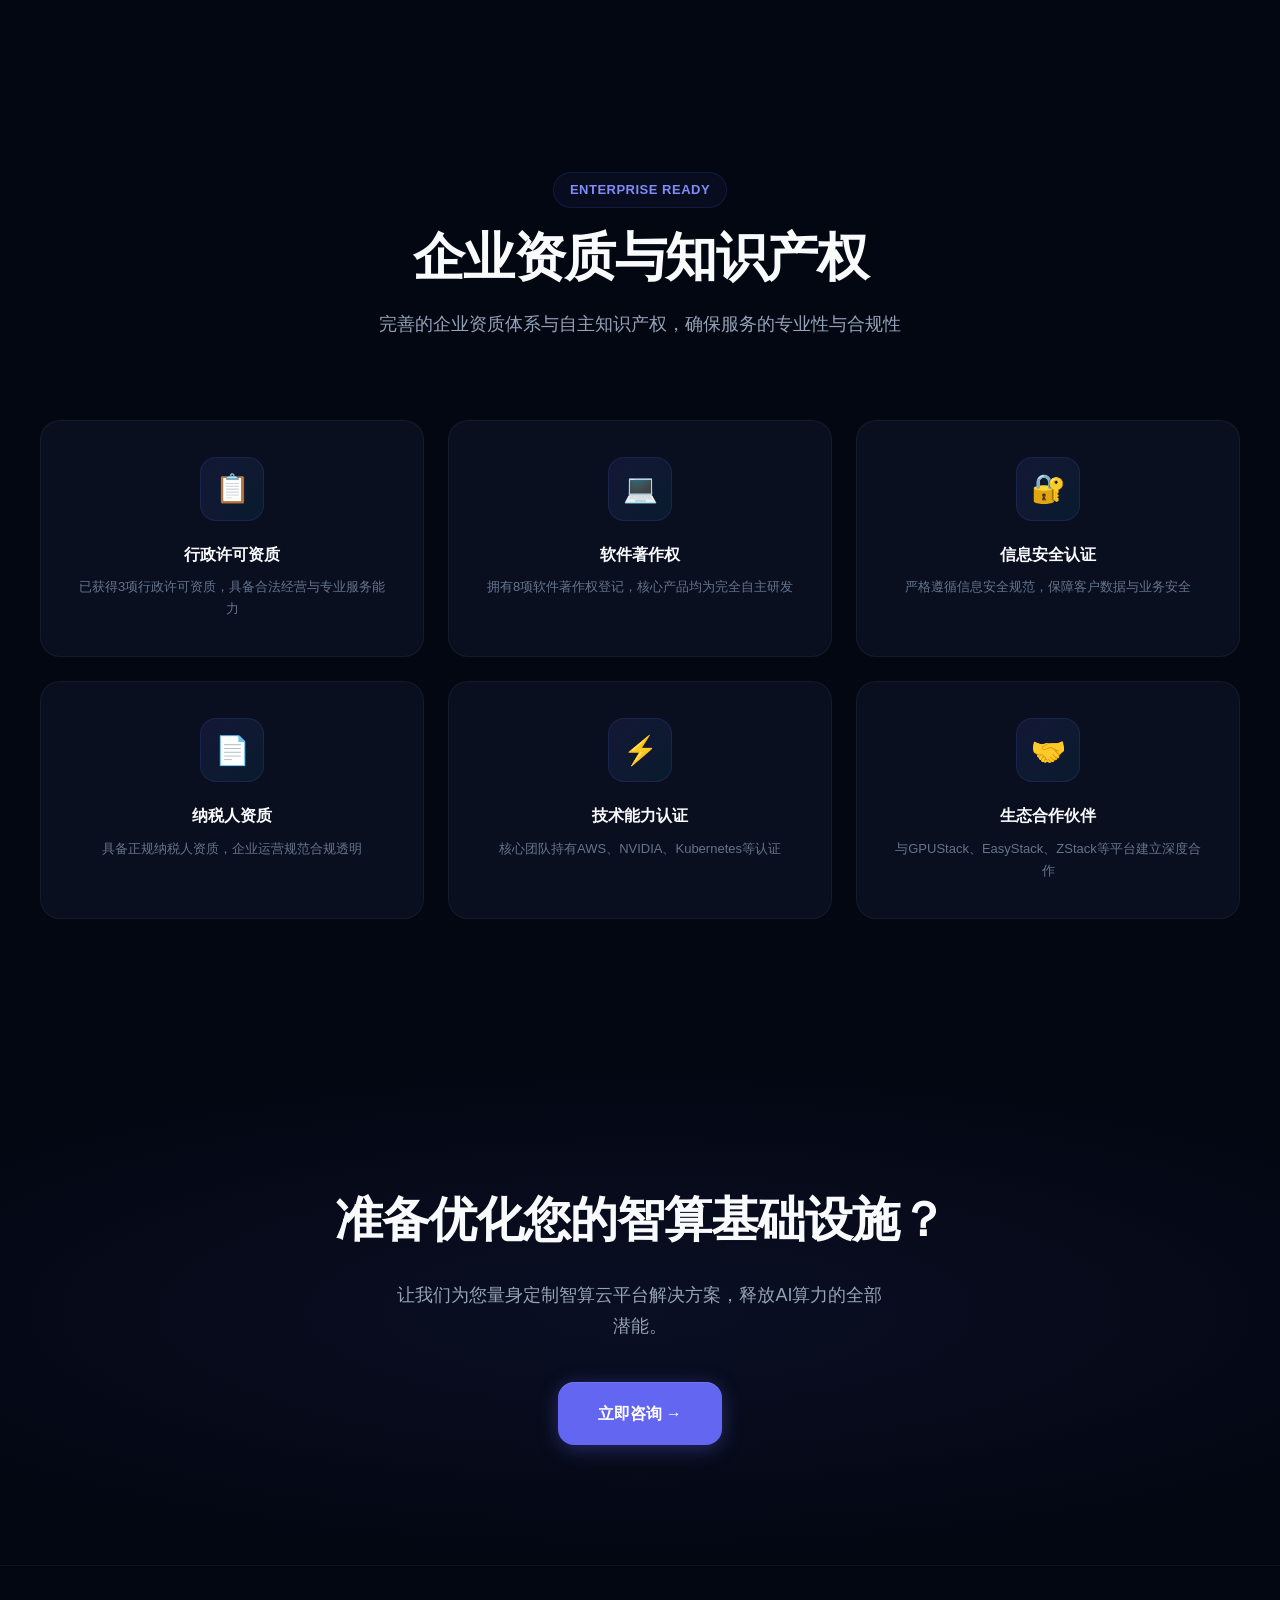
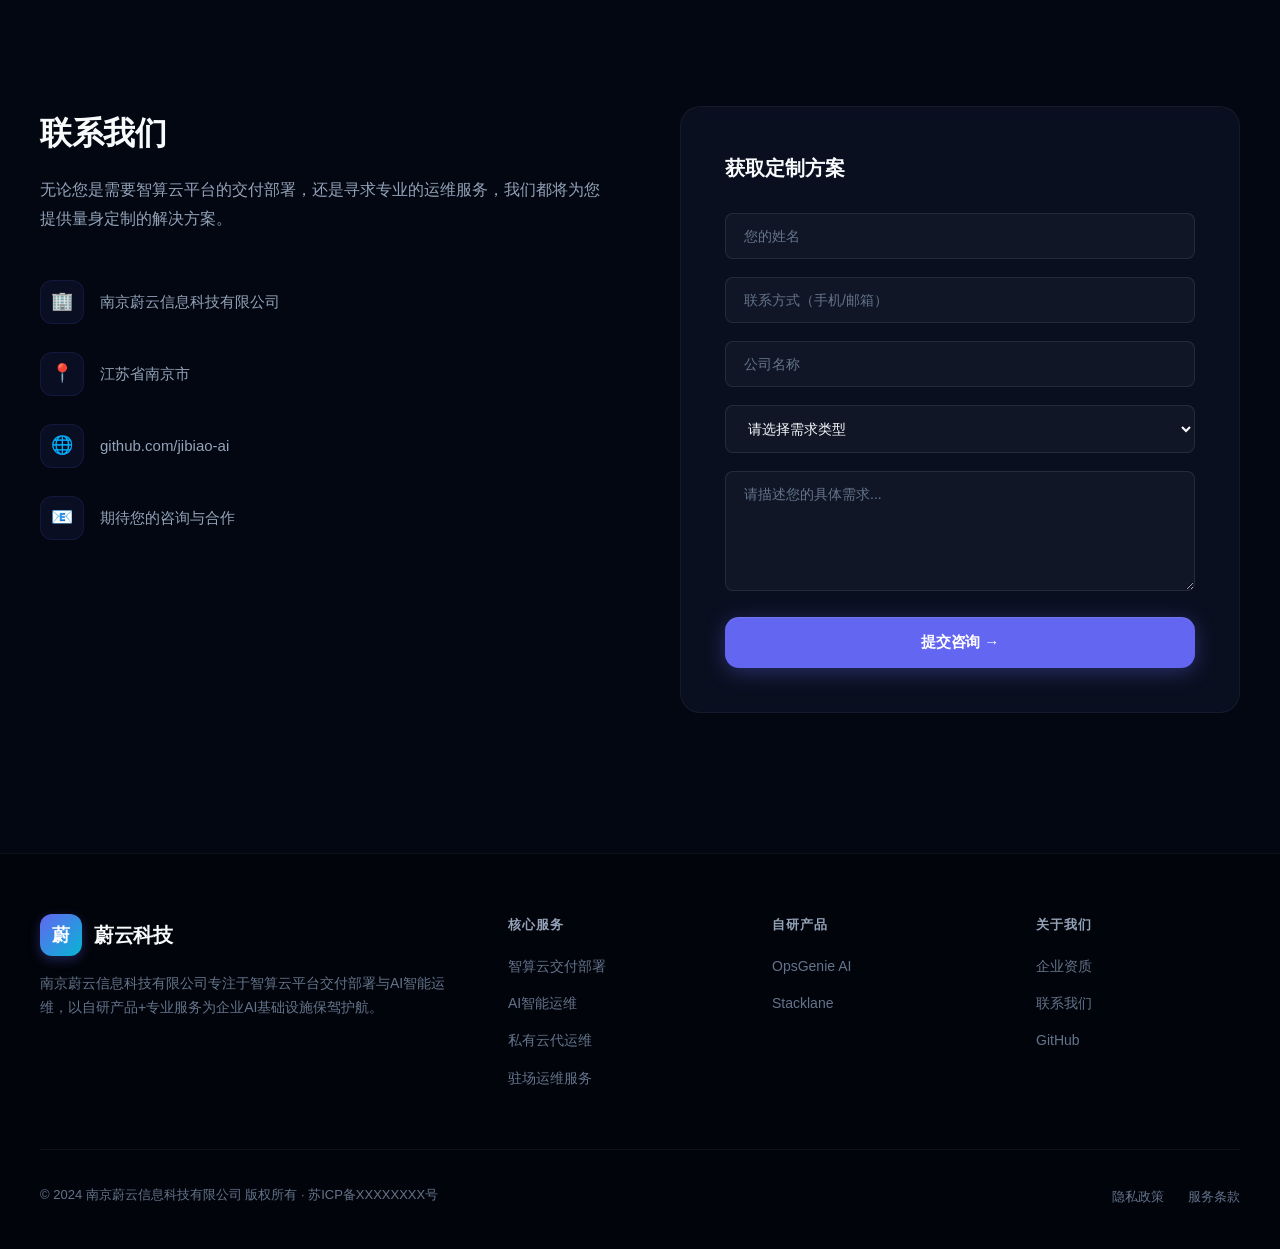
==== commit bcc5f8d1: "redesign: 参考gpustack.ai重构网站为现代互联网风格 - 全新视觉设计：更大气的Hero区、渐变光晕背景、glassmorphism卡片 - 居中式布局：参考gpustack.ai的" ====
--- a/index.html
+++ b/index.html
@@ -3,11 +3,8 @@
 <head>
     <meta charset="UTF-8">
     <meta name="viewport" content="width=device-width, initial-scale=1.0">
-    <title>南京蔚云信息科技有限公司 - 智算云平台专家</title>
-    <meta name="description" content="南京蔚云信息科技专注智算云平台交付部署、AI智能运维、私有云代运维与驻场运维服务">
-    <link rel="preconnect" href="https://fonts.googleapis.com">
-    <link rel="preconnect" href="https://fonts.gstatic.com" crossorigin>
-    <link href="https://fonts.googleapis.com/css2?family=Inter:wght@300;400;500;600;700;800;900&family=Noto+Sans+SC:wght@300;400;500;600;700;900&display=swap" rel="stylesheet">
+    <title>南京蔚云信息科技 - 智算云平台交付与智能运维专家</title>
+    <meta name="description" content="南京蔚云信息科技专注智算云平台交付部署、AI智能运维、私有云代运维与驻场运维服务，自研OpsGenie AI与Stacklane产品">
     <link rel="stylesheet" href="css/style.css">
 </head>
 <body>
@@ -43,208 +40,271 @@
         </div>
     </nav>
 
-    <!-- Hero -->
+    <!-- ===== HERO ===== -->
     <section class="hero">
         <div class="hero-bg"></div>
-        <div class="hero-grid"></div>
+        <div class="hero-grid-bg"></div>
+        <div class="hero-orb hero-orb-1"></div>
+        <div class="hero-orb hero-orb-2"></div>
+        <div class="hero-orb hero-orb-3"></div>
         <canvas id="particles-canvas"></canvas>
         <div class="hero-content">
-            <div class="hero-text">
-                <div class="hero-badge">智算云平台专家 · 值得信赖的运维伙伴</div>
-                <h1 class="hero-title">
-                    <span class="gradient-text">智算云平台</span><br>
-                    交付部署与智能运维
-                </h1>
-                <p class="hero-desc">
-                    南京蔚云信息科技有限公司专注于智算云平台的交付部署、AI智能运维，
-                    以及客户私有云的代运维与驻场运维服务，为企业级AI基础设施提供全生命周期保障。
-                </p>
-                <div class="hero-buttons">
-                    <a href="#contact" class="btn btn-primary">咨询解决方案 →</a>
-                    <a href="#products" class="btn btn-outline">了解自研产品 ⊹</a>
-                </div>
-            </div>
-            <div class="hero-visual">
-                <div class="hero-card">
-                    <div class="hero-card-header">
-                        <span class="hero-card-dot red"></span>
-                        <span class="hero-card-dot yellow"></span>
-                        <span class="hero-card-dot green"></span>
-                        <span class="hero-card-title">weyun-ops ~ terminal</span>
-                    </div>
-                    <div class="hero-card-content">
-                        <div class="code-line"><span class="code-prompt">$</span><span class="code-cmd">stacklane</span><span class="code-arg"> deploy --gpu-cluster</span></div>
-                        <div class="code-output">⚡ 正在部署 GPU 集群...</div>
-                        <div class="code-output">✓ 8x NVIDIA A100 节点就绪</div>
-                        <div class="code-output">✓ vLLM Runtime 已启动</div>
-                        <div class="code-line" style="margin-top:8px;"><span class="code-prompt">$</span><span class="code-cmd">opsgenie-ai</span><span class="code-arg"> monitor --all</span></div>
-                        <div class="code-output">🤖 AI 运维监控已激活</div>
-                        <div class="code-output">📊 13个AI模型 · 30+云API就绪</div>
-                    </div>
-                    <div class="hero-stats">
-                        <div class="hero-stat"><div class="hero-stat-value">99.9%</div><div class="hero-stat-label">服务可用性</div></div>
-                        <div class="hero-stat"><div class="hero-stat-value">7×24</div><div class="hero-stat-label">运维保障</div></div>
-                        <div class="hero-stat"><div class="hero-stat-value">50+</div><div class="hero-stat-label">服务客户</div></div>
-                    </div>
-                </div>
-            </div>
-        </div>
-    </section>
-
-    <!-- Services Overview -->
+            <div class="hero-badge">
+                <span class="hero-badge-dot"></span>
+                智算云平台专家 · AI驱动运维新范式
+            </div>
+            <h1 class="hero-title">
+                为企业AI基础设施<br>提供<span class="gradient-text">全生命周期</span>保障
+            </h1>
+            <p class="hero-subtitle">
+                从智算云平台的规划部署到7×24智能运维，蔚云科技以自研产品+专业服务，<br>助力企业释放GPU算力潜能，加速AI业务落地。
+            </p>
+            <div class="hero-buttons">
+                <a href="#contact" class="btn btn-primary btn-lg">咨询解决方案 →</a>
+                <a href="#products" class="btn btn-outline btn-lg">探索自研产品</a>
+            </div>
+            <div class="hero-stats">
+                <div class="hero-stat">
+                    <div class="hero-stat-value">99.9%</div>
+                    <div class="hero-stat-label">服务可用性 SLA</div>
+                </div>
+                <div class="hero-stat">
+                    <div class="hero-stat-value">13+</div>
+                    <div class="hero-stat-label">AI大模型集成</div>
+                </div>
+                <div class="hero-stat">
+                    <div class="hero-stat-value">100+</div>
+                    <div class="hero-stat-label">API 技能接口</div>
+                </div>
+                <div class="hero-stat">
+                    <div class="hero-stat-value">7×24</div>
+                    <div class="hero-stat-label">全天候运维保障</div>
+                </div>
+            </div>
+        </div>
+    </section>
+
+    <!-- ===== THE CHALLENGE ===== -->
+    <section class="section" style="background: linear-gradient(180deg, var(--bg-dark), var(--bg-section));">
+        <div class="section-container">
+            <div class="section-header animate-on-scroll">
+                <div class="section-label">The Challenge</div>
+                <h2 class="section-title">智算云运维的复杂性挑战</h2>
+                <p class="section-desc">企业在构建和运维智算基础设施时面临的核心痛点，蔚云科技为您一站式解决。</p>
+            </div>
+            <div class="services-grid">
+                <div class="service-card animate-on-scroll" style="grid-column: span 2;">
+                    <div style="display:grid; grid-template-columns: 1fr 1fr; gap: 60px; align-items:center;">
+                        <div>
+                            <div class="service-icon blue">⚠️</div>
+                            <h3>传统运维的困境</h3>
+                            <p style="margin-bottom:24px;">GPU集群规模增长、模型推理服务复杂度提升、多云环境异构管理——传统人工运维模式已无法满足智算时代的要求。</p>
+                            <ul style="list-style:none;">
+                                <li style="padding:8px 0; color:var(--text-muted); display:flex; align-items:center; gap:10px;font-size:14px;"><span style="color:#f87171;">✗</span> GPU资源利用率低下，缺乏智能调度</li>
+                                <li style="padding:8px 0; color:var(--text-muted); display:flex; align-items:center; gap:10px;font-size:14px;"><span style="color:#f87171;">✗</span> 模型部署流程繁琐，人工配置易出错</li>
+                                <li style="padding:8px 0; color:var(--text-muted); display:flex; align-items:center; gap:10px;font-size:14px;"><span style="color:#f87171;">✗</span> 故障响应慢，MTTR居高不下</li>
+                                <li style="padding:8px 0; color:var(--text-muted); display:flex; align-items:center; gap:10px;font-size:14px;"><span style="color:#f87171;">✗</span> 多平台异构环境管理复杂</li>
+                            </ul>
+                        </div>
+                        <div>
+                            <div class="service-icon cyan">✨</div>
+                            <h3>蔚云科技的解决方案</h3>
+                            <p style="margin-bottom:24px;">以自研OpsGenie AI + Stacklane产品为核心，结合专业交付与运维团队，打造智算云全栈解决方案。</p>
+                            <ul style="list-style:none;">
+                                <li style="padding:8px 0; color:var(--text-secondary); display:flex; align-items:center; gap:10px;font-size:14px;"><span style="color:#10b981;">✓</span> AI驱动自动化运维，效率提升60%+</li>
+                                <li style="padding:8px 0; color:var(--text-secondary); display:flex; align-items:center; gap:10px;font-size:14px;"><span style="color:#10b981;">✓</span> 一键模型部署，支持5种推理引擎</li>
+                                <li style="padding:8px 0; color:var(--text-secondary); display:flex; align-items:center; gap:10px;font-size:14px;"><span style="color:#10b981;">✓</span> 秒级故障发现，自动化修复</li>
+                                <li style="padding:8px 0; color:var(--text-secondary); display:flex; align-items:center; gap:10px;font-size:14px;"><span style="color:#10b981;">✓</span> 统一管理平台，多云多集群一屏掌控</li>
+                            </ul>
+                        </div>
+                    </div>
+                </div>
+            </div>
+        </div>
+    </section>
+
+    <!-- ===== CORE SERVICES ===== -->
     <section class="section" id="services">
         <div class="section-container">
             <div class="section-header animate-on-scroll">
-                <div class="section-tag">💡 核心服务</div>
-                <h2 class="section-title">全方位智算云服务能力</h2>
-                <p class="section-desc">从智算云平台的规划设计、交付部署到日常运维，提供端到端的专业服务</p>
+                <div class="section-label">Core Services</div>
+                <h2 class="section-title">专业服务，覆盖智算云全场景</h2>
+                <p class="section-desc">从平台建设到持续运营，提供端到端的企业级智算云服务能力</p>
             </div>
             <div class="services-grid">
                 <a href="pages/service-deploy.html" class="service-card animate-on-scroll">
                     <div class="service-icon blue">🚀</div>
                     <h3>智算云平台交付部署</h3>
-                    <p>提供GPU集群、AI推理平台、大模型训练平台的规划设计与一站式交付部署。</p>
+                    <p>GPU集群规划设计、AI推理平台搭建、容器化编排与监控体系建设，提供从0到1的交钥匙工程。</p>
                     <div class="service-tags">
                         <span class="service-tag">GPU集群</span>
-                        <span class="service-tag">大模型平台</span>
-                        <span class="service-tag">推理服务</span>
-                    </div>
-                    <div class="card-arrow">了解详情 →</div>
+                        <span class="service-tag">vLLM</span>
+                        <span class="service-tag">Kubernetes</span>
+                        <span class="service-tag">GPUStack</span>
+                    </div>
+                    <div class="card-link">了解详情 →</div>
                 </a>
                 <a href="pages/service-aiops.html" class="service-card animate-on-scroll">
                     <div class="service-icon purple">🤖</div>
                     <h3>AI智能运维 (AIOps)</h3>
-                    <p>基于自研OpsGenie AI平台，融合AI大模型与Function Calling，实现智能运维。</p>
+                    <p>基于自研OpsGenie AI，融合13+大模型与Function Calling，自然语言驱动的下一代智能运维。</p>
                     <div class="service-tags">
+                        <span class="service-tag">LLM驱动</span>
+                        <span class="service-tag">Function Calling</span>
                         <span class="service-tag">智能告警</span>
-                        <span class="service-tag">故障自愈</span>
-                        <span class="service-tag">自动化</span>
-                    </div>
-                    <div class="card-arrow">了解详情 →</div>
+                    </div>
+                    <div class="card-link">了解详情 →</div>
                 </a>
                 <a href="pages/service-private-cloud.html" class="service-card animate-on-scroll">
                     <div class="service-icon green">🏢</div>
                     <h3>私有云代运维</h3>
-                    <p>为客户私有云环境提供远程代运维，覆盖EasyStack、ZStack等主流平台。</p>
+                    <p>为EasyStack、ZStack、OpenStack等私有云环境提供远程托管运维，保障平台稳定性与安全合规。</p>
                     <div class="service-tags">
                         <span class="service-tag">EasyStack</span>
                         <span class="service-tag">ZStack</span>
-                        <span class="service-tag">远程运维</span>
-                    </div>
-                    <div class="card-arrow">了解详情 →</div>
+                        <span class="service-tag">OpenStack</span>
+                        <span class="service-tag">SLA保障</span>
+                    </div>
+                    <div class="card-link">了解详情 →</div>
                 </a>
                 <a href="pages/service-onsite.html" class="service-card animate-on-scroll">
-                    <div class="service-icon orange">👨‍💻</div>
+                    <div class="service-icon cyan">👨‍💻</div>
                     <h3>驻场运维服务</h3>
-                    <p>派遣专业运维工程师驻场现场，7×24小时实时响应，保障基础设施稳定运行。</p>
+                    <p>派遣资深运维工程师驻场客户现场，涵盖智算集群、私有云、容器平台的全方位驻场保障。</p>
                     <div class="service-tags">
                         <span class="service-tag">驻场工程师</span>
-                        <span class="service-tag">7×24</span>
-                        <span class="service-tag">SLA保障</span>
-                    </div>
-                    <div class="card-arrow">了解详情 →</div>
-                </a>
-                <a href="pages/product-stacklane.html" class="service-card animate-on-scroll">
-                    <div class="service-icon blue">📊</div>
-                    <h3>GPU资源管理</h3>
-                    <p>企业级GPU资源池化管理，支持多租户隔离、资源配额、智能调度与可视化监控。</p>
-                    <div class="service-tags">
-                        <span class="service-tag">资源池化</span>
-                        <span class="service-tag">多租户</span>
-                        <span class="service-tag">智能调度</span>
-                    </div>
-                    <div class="card-arrow">了解详情 →</div>
-                </a>
-                <a href="pages/product-opsgenie.html" class="service-card animate-on-scroll">
-                    <div class="service-icon purple">🔗</div>
-                    <h3>AI应用集成</h3>
-                    <p>对接Dify、GPUStack等主流AI平台，提供模型推理服务编排与流量治理。</p>
-                    <div class="service-tags">
-                        <span class="service-tag">Dify</span>
-                        <span class="service-tag">GPUStack</span>
-                        <span class="service-tag">流量治理</span>
-                    </div>
-                    <div class="card-arrow">了解详情 →</div>
-                </a>
-            </div>
-        </div>
-    </section>
-
-    <!-- Products -->
-    <section class="section" id="products" style="background: linear-gradient(180deg, transparent, rgba(22,93,255,0.02), transparent);">
+                        <span class="service-tag">7×24响应</span>
+                        <span class="service-tag">定制SLA</span>
+                    </div>
+                    <div class="card-link">了解详情 →</div>
+                </a>
+            </div>
+        </div>
+    </section>
+
+    <!-- ===== PRODUCTS ===== -->
+    <section class="section" id="products" style="background: linear-gradient(180deg, var(--bg-dark), var(--bg-section), var(--bg-dark));">
         <div class="section-container">
             <div class="section-header animate-on-scroll">
-                <div class="section-tag">🔧 自研产品</div>
+                <div class="section-label">Products</div>
                 <h2 class="section-title">自主研发产品矩阵</h2>
-                <p class="section-desc">基于多年智算云运维经验，自主研发核心产品，提供商业化解决方案</p>
-            </div>
-            <div class="products-grid">
+                <p class="section-desc">深耕智算运维领域，以自研产品为核心竞争力，为客户提供商业级解决方案</p>
+            </div>
+            <div class="product-showcase">
                 <a href="pages/product-opsgenie.html" class="product-card animate-on-scroll">
-                    <div class="product-header">
-                        <h3 class="product-name">OpsGenie AI</h3>
-                        <span class="product-badge">自研产品</span>
-                    </div>
-                    <p class="product-desc">AI驱动的智能云运维平台，集成13+主流AI大模型与Function Calling技术，实现云平台资源的智能化管理与自动化运维。</p>
+                    <div class="product-badge">自研核心产品</div>
+                    <h3 class="product-name">OpsGenie AI</h3>
+                    <p class="product-desc">AI驱动的新一代智能云运维平台。深度融合大语言模型能力与云平台API，通过AI Function Calling将自然语言对话转化为精确的云平台操作指令。</p>
                     <ul class="product-features">
-                        <li>支持13+主流AI大模型智能对话运维</li>
-                        <li>30+云平台API的Function Calling自动执行</li>
-                        <li>内置定时任务、智能告警与操作审计</li>
-                    </ul>
-                    <div class="card-arrow">查看产品详情 →</div>
+                        <li>13+ 主流AI大模型智能适配引擎</li>
+                        <li>30+ 云平台API Function Calling技能</li>
+                        <li>EasyStack / ZStack / OpenStack 多云对接</li>
+                        <li>内置定时巡检、智能告警与操作审计</li>
+                        <li>对话式运维，降低80%操作复杂度</li>
+                    </ul>
+                    <div class="card-link">查看产品详情与架构 →</div>
                 </a>
                 <a href="pages/product-stacklane.html" class="product-card animate-on-scroll">
-                    <div class="product-header">
-                        <h3 class="product-name">Stacklane</h3>
-                        <span class="product-badge">自研产品</span>
-                    </div>
-                    <p class="product-desc">企业级AI模型运行时管理平台，集成GPUStack实现GPU集群统一管理、模型全生命周期管理与多租户资源隔离。</p>
+                    <div class="product-badge">自研核心产品</div>
+                    <h3 class="product-name">Stacklane</h3>
+                    <p class="product-desc">企业级AI模型运行时管理平台。集成GPUStack实现GPU集群统一纳管，支持多推理引擎、模型全生命周期管理与多租户资源隔离。</p>
                     <ul class="product-features">
-                        <li>GPU集群统一管理与资源池化</li>
-                        <li>集成vLLM/GPUStack/llama.cpp/TensorRT-LLM</li>
-                        <li>流量治理：灰度发布、A/B测试、熔断限流</li>
-                    </ul>
-                    <div class="card-arrow">查看产品详情 →</div>
-                </a>
-            </div>
-        </div>
-    </section>
-
-    <!-- Qualifications -->
+                        <li>GPU集群统一管理：A100 / H100 / L40S</li>
+                        <li>多推理引擎：vLLM / TensorRT-LLM / llama.cpp</li>
+                        <li>流量治理：灰度发布 / A/B测试 / 熔断限流</li>
+                        <li>深度集成Prometheus + Grafana可视化</li>
+                        <li>多租户隔离、资源配额与智能调度</li>
+                    </ul>
+                    <div class="card-link">查看产品详情与架构 →</div>
+                </a>
+            </div>
+        </div>
+    </section>
+
+    <!-- ===== TECH STACK MARQUEE ===== -->
+    <section class="section" style="padding-top:80px; padding-bottom:80px;">
+        <div class="section-container">
+            <div class="section-header animate-on-scroll" style="margin-bottom:40px;">
+                <div class="section-label">Tech Stack</div>
+                <h2 class="section-title">技术生态全覆盖</h2>
+            </div>
+        </div>
+        <div class="tech-marquee">
+            <div class="tech-track">
+                <div class="tech-item"><span class="tech-item-icon">🟢</span><span class="tech-item-name">NVIDIA A100</span></div>
+                <div class="tech-item"><span class="tech-item-icon">🟢</span><span class="tech-item-name">NVIDIA H100</span></div>
+                <div class="tech-item"><span class="tech-item-icon">🟢</span><span class="tech-item-name">NVIDIA L40S</span></div>
+                <div class="tech-item"><span class="tech-item-icon">⚡</span><span class="tech-item-name">vLLM</span></div>
+                <div class="tech-item"><span class="tech-item-icon">⚡</span><span class="tech-item-name">TensorRT-LLM</span></div>
+                <div class="tech-item"><span class="tech-item-icon">⚡</span><span class="tech-item-name">GPUStack</span></div>
+                <div class="tech-item"><span class="tech-item-icon">🐳</span><span class="tech-item-name">Kubernetes</span></div>
+                <div class="tech-item"><span class="tech-item-icon">🐳</span><span class="tech-item-name">Docker</span></div>
+                <div class="tech-item"><span class="tech-item-icon">📊</span><span class="tech-item-name">Prometheus</span></div>
+                <div class="tech-item"><span class="tech-item-icon">📊</span><span class="tech-item-name">Grafana</span></div>
+                <div class="tech-item"><span class="tech-item-icon">🔗</span><span class="tech-item-name">Dify</span></div>
+                <div class="tech-item"><span class="tech-item-icon">🤖</span><span class="tech-item-name">DeepSeek</span></div>
+                <div class="tech-item"><span class="tech-item-icon">🤖</span><span class="tech-item-name">Qwen</span></div>
+                <div class="tech-item"><span class="tech-item-icon">🤖</span><span class="tech-item-name">GPT-4o</span></div>
+                <div class="tech-item"><span class="tech-item-icon">🤖</span><span class="tech-item-name">Claude</span></div>
+                <div class="tech-item"><span class="tech-item-icon">🛡️</span><span class="tech-item-name">EasyStack</span></div>
+                <div class="tech-item"><span class="tech-item-icon">🛡️</span><span class="tech-item-name">ZStack</span></div>
+                <div class="tech-item"><span class="tech-item-icon">🔧</span><span class="tech-item-name">Go</span></div>
+                <div class="tech-item"><span class="tech-item-icon">🔧</span><span class="tech-item-name">React</span></div>
+                <div class="tech-item"><span class="tech-item-icon">🔧</span><span class="tech-item-name">TypeScript</span></div>
+                <!-- Duplicate for seamless scroll -->
+                <div class="tech-item"><span class="tech-item-icon">🟢</span><span class="tech-item-name">NVIDIA A100</span></div>
+                <div class="tech-item"><span class="tech-item-icon">🟢</span><span class="tech-item-name">NVIDIA H100</span></div>
+                <div class="tech-item"><span class="tech-item-icon">🟢</span><span class="tech-item-name">NVIDIA L40S</span></div>
+                <div class="tech-item"><span class="tech-item-icon">⚡</span><span class="tech-item-name">vLLM</span></div>
+                <div class="tech-item"><span class="tech-item-icon">⚡</span><span class="tech-item-name">TensorRT-LLM</span></div>
+                <div class="tech-item"><span class="tech-item-icon">⚡</span><span class="tech-item-name">GPUStack</span></div>
+                <div class="tech-item"><span class="tech-item-icon">🐳</span><span class="tech-item-name">Kubernetes</span></div>
+                <div class="tech-item"><span class="tech-item-icon">🐳</span><span class="tech-item-name">Docker</span></div>
+                <div class="tech-item"><span class="tech-item-icon">📊</span><span class="tech-item-name">Prometheus</span></div>
+                <div class="tech-item"><span class="tech-item-icon">📊</span><span class="tech-item-name">Grafana</span></div>
+                <div class="tech-item"><span class="tech-item-icon">🔗</span><span class="tech-item-name">Dify</span></div>
+                <div class="tech-item"><span class="tech-item-icon">🤖</span><span class="tech-item-name">DeepSeek</span></div>
+                <div class="tech-item"><span class="tech-item-icon">🤖</span><span class="tech-item-name">Qwen</span></div>
+                <div class="tech-item"><span class="tech-item-icon">🤖</span><span class="tech-item-name">GPT-4o</span></div>
+                <div class="tech-item"><span class="tech-item-icon">🤖</span><span class="tech-item-name">Claude</span></div>
+                <div class="tech-item"><span class="tech-item-icon">🛡️</span><span class="tech-item-name">EasyStack</span></div>
+                <div class="tech-item"><span class="tech-item-icon">🛡️</span><span class="tech-item-name">ZStack</span></div>
+                <div class="tech-item"><span class="tech-item-icon">🔧</span><span class="tech-item-name">Go</span></div>
+                <div class="tech-item"><span class="tech-item-icon">🔧</span><span class="tech-item-name">React</span></div>
+                <div class="tech-item"><span class="tech-item-icon">🔧</span><span class="tech-item-name">TypeScript</span></div>
+            </div>
+        </div>
+    </section>
+
+    <!-- ===== QUALIFICATIONS ===== -->
     <section class="section" id="qualifications">
         <div class="section-container">
             <div class="section-header animate-on-scroll">
-                <div class="section-tag">🏅 企业资质</div>
-                <h2 class="section-title">资质认证与知识产权</h2>
-                <p class="section-desc">拥有完善的企业资质体系与自主知识产权，保障服务专业性与合规性</p>
+                <div class="section-label">Enterprise Ready</div>
+                <h2 class="section-title">企业资质与知识产权</h2>
+                <p class="section-desc">完善的企业资质体系与自主知识产权，确保服务的专业性与合规性</p>
             </div>
             <div class="qual-grid">
-                <div class="qual-card animate-on-scroll"><div class="qual-icon">📋</div><h4 class="qual-title">行政许可</h4><p class="qual-desc">已获得3项行政许可资质，具备合法经营与服务提供能力</p></div>
-                <div class="qual-card animate-on-scroll"><div class="qual-icon">💻</div><h4 class="qual-title">软件著作权</h4><p class="qual-desc">拥有8项软件著作权登记，核心产品均为自主研发</p></div>
-                <div class="qual-card animate-on-scroll"><div class="qual-icon">📄</div><h4 class="qual-title">纳税人资质</h4><p class="qual-desc">具备正规纳税人资质，企业运营规范合规</p></div>
-                <div class="qual-card animate-on-scroll"><div class="qual-icon">🔐</div><h4 class="qual-title">信息安全</h4><p class="qual-desc">严格遵循信息安全规范，保障客户数据安全</p></div>
-                <div class="qual-card animate-on-scroll"><div class="qual-icon">⚡</div><h4 class="qual-title">技术能力认证</h4><p class="qual-desc">团队持有主流云平台与AI技术认证</p></div>
-                <div class="qual-card animate-on-scroll"><div class="qual-icon">🤝</div><h4 class="qual-title">生态合作伙伴</h4><p class="qual-desc">与主流云厂商建立战略合作关系</p></div>
-            </div>
-        </div>
-    </section>
-
-    <!-- Advantages -->
-    <section class="section" style="background: linear-gradient(180deg, transparent, rgba(114,46,209,0.02), transparent);">
-        <div class="section-container">
-            <div class="section-header animate-on-scroll">
-                <div class="section-tag">📈 核心优势</div>
-                <h2 class="section-title">为什么选择蔚云科技</h2>
-            </div>
-            <div class="advantages-grid animate-on-scroll">
-                <div class="adv-card"><div class="adv-number">8+</div><div class="adv-label">软件著作权</div></div>
-                <div class="adv-card"><div class="adv-number">13+</div><div class="adv-label">AI模型集成</div></div>
-                <div class="adv-card"><div class="adv-number">30+</div><div class="adv-label">云平台API</div></div>
-                <div class="adv-card"><div class="adv-number">7×24</div><div class="adv-label">小时运维保障</div></div>
-            </div>
-        </div>
-    </section>
-
-    <!-- Contact -->
+                <div class="qual-card animate-on-scroll"><div class="qual-icon">📋</div><h4 class="qual-title">行政许可资质</h4><p class="qual-desc">已获得3项行政许可资质，具备合法经营与专业服务能力</p></div>
+                <div class="qual-card animate-on-scroll"><div class="qual-icon">💻</div><h4 class="qual-title">软件著作权</h4><p class="qual-desc">拥有8项软件著作权登记，核心产品均为完全自主研发</p></div>
+                <div class="qual-card animate-on-scroll"><div class="qual-icon">🔐</div><h4 class="qual-title">信息安全认证</h4><p class="qual-desc">严格遵循信息安全规范，保障客户数据与业务安全</p></div>
+                <div class="qual-card animate-on-scroll"><div class="qual-icon">📄</div><h4 class="qual-title">纳税人资质</h4><p class="qual-desc">具备正规纳税人资质，企业运营规范合规透明</p></div>
+                <div class="qual-card animate-on-scroll"><div class="qual-icon">⚡</div><h4 class="qual-title">技术能力认证</h4><p class="qual-desc">核心团队持有AWS、NVIDIA、Kubernetes等认证</p></div>
+                <div class="qual-card animate-on-scroll"><div class="qual-icon">🤝</div><h4 class="qual-title">生态合作伙伴</h4><p class="qual-desc">与GPUStack、EasyStack、ZStack等平台建立深度合作</p></div>
+            </div>
+        </div>
+    </section>
+
+    <!-- ===== CTA ===== -->
+    <section class="cta-section">
+        <div class="cta-content animate-on-scroll">
+            <h2 class="cta-title">准备优化您的智算基础设施？</h2>
+            <p class="cta-desc">让我们为您量身定制智算云平台解决方案，释放AI算力的全部潜能。</p>
+            <a href="#contact" class="btn btn-primary btn-lg">立即咨询 →</a>
+        </div>
+    </section>
+
+    <!-- ===== CONTACT ===== -->
     <section class="section contact-section" id="contact">
         <div class="section-container">
             <div class="contact-grid">
@@ -263,22 +323,68 @@
                     <div class="form-group"><input type="text" placeholder="您的姓名"></div>
                     <div class="form-group"><input type="text" placeholder="联系方式（手机/邮箱）"></div>
                     <div class="form-group"><input type="text" placeholder="公司名称"></div>
-                    <div class="form-group"><textarea placeholder="请描述您的需求（智算云部署/代运维/驻场运维/其他）"></textarea></div>
-                    <button class="btn btn-primary" style="width:100%; justify-content:center;">提交咨询</button>
-                </div>
-            </div>
-        </div>
-    </section>
-
+                    <div class="form-group">
+                        <select>
+                            <option value="">请选择需求类型</option>
+                            <option>智算云平台交付部署</option>
+                            <option>AI智能运维 (AIOps)</option>
+                            <option>私有云代运维</option>
+                            <option>驻场运维服务</option>
+                            <option>OpsGenie AI 产品咨询</option>
+                            <option>Stacklane 产品咨询</option>
+                            <option>其他</option>
+                        </select>
+                    </div>
+                    <div class="form-group"><textarea placeholder="请描述您的具体需求..."></textarea></div>
+                    <button class="btn btn-primary" style="width:100%; justify-content:center;">提交咨询 →</button>
+                </div>
+            </div>
+        </div>
+    </section>
+
+    <!-- ===== FOOTER ===== -->
     <footer class="footer">
         <div class="footer-content">
-            <div class="footer-copy">© 2024 南京蔚云信息科技有限公司 版权所有</div>
-            <ul class="footer-links">
-                <li><a href="pages/product-opsgenie.html">OpsGenie AI</a></li>
-                <li><a href="pages/product-stacklane.html">Stacklane</a></li>
-                <li><a href="pages/service-private-cloud.html">私有云运维</a></li>
-                <li><a href="pages/service-onsite.html">驻场运维</a></li>
-            </ul>
+            <div class="footer-grid">
+                <div class="footer-brand">
+                    <a href="index.html" class="nav-logo" style="margin-bottom:8px;">
+                        <div class="nav-logo-icon">蔚</div>
+                        <span class="nav-logo-text">蔚云科技</span>
+                    </a>
+                    <p>南京蔚云信息科技有限公司专注于智算云平台交付部署与AI智能运维，以自研产品+专业服务为企业AI基础设施保驾护航。</p>
+                </div>
+                <div class="footer-col">
+                    <h5>核心服务</h5>
+                    <ul>
+                        <li><a href="pages/service-deploy.html">智算云交付部署</a></li>
+                        <li><a href="pages/service-aiops.html">AI智能运维</a></li>
+                        <li><a href="pages/service-private-cloud.html">私有云代运维</a></li>
+                        <li><a href="pages/service-onsite.html">驻场运维服务</a></li>
+                    </ul>
+                </div>
+                <div class="footer-col">
+                    <h5>自研产品</h5>
+                    <ul>
+                        <li><a href="pages/product-opsgenie.html">OpsGenie AI</a></li>
+                        <li><a href="pages/product-stacklane.html">Stacklane</a></li>
+                    </ul>
+                </div>
+                <div class="footer-col">
+                    <h5>关于我们</h5>
+                    <ul>
+                        <li><a href="#qualifications">企业资质</a></li>
+                        <li><a href="#contact">联系我们</a></li>
+                        <li><a href="https://github.com/jibiao-ai" target="_blank">GitHub</a></li>
+                    </ul>
+                </div>
+            </div>
+            <div class="footer-bottom">
+                <div class="footer-copy">© 2024 南京蔚云信息科技有限公司 版权所有 · 苏ICP备XXXXXXXX号</div>
+                <ul class="footer-links">
+                    <li><a href="#">隐私政策</a></li>
+                    <li><a href="#">服务条款</a></li>
+                </ul>
+            </div>
         </div>
     </footer>
     <script src="js/main.js"></script>
--- a/css/style.css
+++ b/css/style.css
@@ -1,83 +1,106 @@
 :root {
-    --primary: #165DFF;
-    --primary-light: #4080FF;
-    --primary-dark: #0E42D2;
-    --accent: #00B42A;
-    --accent-orange: #FF7D00;
-    --accent-purple: #722ED1;
-    --danger: #F53F3F;
-    --bg-dark: #0a0e1a;
-    --bg-card: #111827;
-    --bg-card-hover: #1a2332;
-    --text-primary: #ffffff;
+    --primary: #6366f1;
+    --primary-light: #818cf8;
+    --primary-dark: #4f46e5;
+    --accent: #06b6d4;
+    --accent-green: #10b981;
+    --accent-orange: #f59e0b;
+    --accent-purple: #a855f7;
+    --accent-pink: #ec4899;
+    --bg-dark: #030712;
+    --bg-section: #0a0f1e;
+    --bg-card: rgba(15, 23, 42, 0.6);
+    --bg-card-solid: #0f172a;
+    --bg-card-hover: rgba(30, 41, 59, 0.8);
+    --text-primary: #f8fafc;
     --text-secondary: #94a3b8;
     --text-muted: #64748b;
-    --border: rgba(255,255,255,0.08);
-    --gradient-hero: linear-gradient(135deg, #0a0e1a 0%, #1a1f3a 50%, #0d1426 100%);
-    --shadow-glow: 0 0 60px rgba(22,93,255,0.15);
-    --radius: 16px;
-    --radius-sm: 8px;
+    --border: rgba(148, 163, 184, 0.08);
+    --border-light: rgba(148, 163, 184, 0.15);
+    --glow-primary: rgba(99, 102, 241, 0.15);
+    --glow-accent: rgba(6, 182, 212, 0.12);
+    --radius: 20px;
+    --radius-sm: 12px;
+    --radius-xs: 8px;
+    --max-width: 1200px;
+    --section-padding: 140px;
 }
 
 * { margin: 0; padding: 0; box-sizing: border-box; }
-html { scroll-behavior: smooth; }
+html { scroll-behavior: smooth; font-size: 16px; }
 
 body {
-    font-family: 'Inter', 'Noto Sans SC', -apple-system, BlinkMacSystemFont, sans-serif;
+    font-family: -apple-system, BlinkMacSystemFont, 'SF Pro Display', 'Inter', 'Segoe UI', sans-serif;
     background: var(--bg-dark);
     color: var(--text-primary);
-    line-height: 1.6;
+    line-height: 1.7;
     overflow-x: hidden;
-}
-
-/* Animations */
+    -webkit-font-smoothing: antialiased;
+}
+
+/* ===== ANIMATIONS ===== */
 @keyframes float {
-    0%, 100% { transform: translateY(0px); }
+    0%, 100% { transform: translateY(0); }
     50% { transform: translateY(-20px); }
 }
-@keyframes pulse-glow {
-    0%, 100% { box-shadow: 0 0 20px rgba(22,93,255,0.3); }
-    50% { box-shadow: 0 0 40px rgba(22,93,255,0.6); }
-}
-@keyframes gradient-shift {
+@keyframes pulse-soft {
+    0%, 100% { opacity: 0.4; }
+    50% { opacity: 0.8; }
+}
+@keyframes gradient-flow {
     0% { background-position: 0% 50%; }
     50% { background-position: 100% 50%; }
     100% { background-position: 0% 50%; }
 }
 @keyframes fadeInUp {
-    from { opacity: 0; transform: translateY(30px); }
+    from { opacity: 0; transform: translateY(40px); }
     to { opacity: 1; transform: translateY(0); }
+}
+@keyframes slideInLeft {
+    from { opacity: 0; transform: translateX(-60px); }
+    to { opacity: 1; transform: translateX(0); }
+}
+@keyframes scaleIn {
+    from { opacity: 0; transform: scale(0.9); }
+    to { opacity: 1; transform: scale(1); }
+}
+@keyframes spin-slow {
+    from { transform: rotate(0deg); }
+    to { transform: rotate(360deg); }
+}
+@keyframes shimmer {
+    0% { background-position: -200% 0; }
+    100% { background-position: 200% 0; }
 }
 
 .animate-on-scroll {
     opacity: 0;
-    transform: translateY(30px);
-    transition: opacity 0.6s ease, transform 0.6s ease;
+    transform: translateY(40px);
+    transition: opacity 0.8s cubic-bezier(0.16, 1, 0.3, 1), transform 0.8s cubic-bezier(0.16, 1, 0.3, 1);
 }
 .animate-on-scroll.visible {
     opacity: 1;
     transform: translateY(0);
 }
 
-/* Navigation */
+/* ===== NAVIGATION ===== */
 .navbar {
     position: fixed;
     top: 0; left: 0; right: 0;
     z-index: 1000;
-    padding: 14px 0;
-    transition: all 0.3s ease;
-    backdrop-filter: blur(20px);
-    background: rgba(10,14,26,0.88);
-    border-bottom: 1px solid var(--border);
+    padding: 16px 0;
+    transition: all 0.4s cubic-bezier(0.16, 1, 0.3, 1);
 }
 .navbar.scrolled {
     padding: 10px 0;
-    background: rgba(10,14,26,0.96);
+    background: rgba(3, 7, 18, 0.85);
+    backdrop-filter: blur(20px) saturate(180%);
+    border-bottom: 1px solid var(--border);
 }
 .nav-container {
-    max-width: 1280px;
+    max-width: var(--max-width);
     margin: 0 auto;
-    padding: 0 24px;
+    padding: 0 32px;
     display: flex;
     align-items: center;
     justify-content: space-between;
@@ -89,81 +112,79 @@
     text-decoration: none;
 }
 .nav-logo-icon {
-    width: 40px; height: 40px;
-    background: linear-gradient(135deg, var(--primary), var(--accent-purple));
-    border-radius: 10px;
+    width: 42px; height: 42px;
+    background: linear-gradient(135deg, var(--primary), var(--accent));
+    border-radius: 12px;
     display: flex; align-items: center; justify-content: center;
     font-size: 18px; font-weight: 800; color: white;
+    box-shadow: 0 4px 12px rgba(99, 102, 241, 0.3);
 }
 .nav-logo-text {
-    font-size: 18px; font-weight: 700;
+    font-size: 20px; font-weight: 700;
     color: var(--text-primary);
     letter-spacing: -0.5px;
 }
 .nav-links {
     display: flex; align-items: center;
-    gap: 8px; list-style: none;
+    gap: 6px; list-style: none;
 }
 .nav-links li { position: relative; }
 .nav-links > li > a {
     color: var(--text-secondary);
     text-decoration: none;
     font-size: 14px; font-weight: 500;
-    padding: 8px 14px;
-    border-radius: 8px;
+    padding: 10px 16px;
+    border-radius: 10px;
     transition: all 0.3s;
     display: flex; align-items: center; gap: 4px;
 }
-.nav-links > li > a:hover {
+.nav-links > li > a:hover,
+.nav-links > li > a.active {
     color: var(--text-primary);
     background: rgba(255,255,255,0.04);
 }
-.nav-links > li > a.active {
-    color: var(--primary-light);
-}
-
-/* Dropdown */
 .dropdown-menu {
     display: none;
     position: absolute;
-    top: 100%; left: 0;
-    min-width: 200px;
-    background: rgba(17,24,39,0.98);
-    border: 1px solid var(--border);
-    border-radius: 12px;
-    padding: 8px;
-    margin-top: 8px;
+    top: calc(100% + 8px); left: 50%;
+    transform: translateX(-50%);
+    min-width: 240px;
+    background: rgba(15, 23, 42, 0.98);
+    border: 1px solid var(--border-light);
+    border-radius: 16px;
+    padding: 10px;
     backdrop-filter: blur(20px);
-    box-shadow: 0 20px 40px rgba(0,0,0,0.4);
+    box-shadow: 0 25px 50px rgba(0,0,0,0.5);
     z-index: 100;
 }
 .nav-links li:hover .dropdown-menu { display: block; }
 .dropdown-menu a {
     display: block;
-    padding: 10px 14px;
+    padding: 12px 16px;
     color: var(--text-secondary);
     text-decoration: none;
-    font-size: 13px;
-    border-radius: 8px;
+    font-size: 14px;
+    border-radius: 10px;
     transition: all 0.2s;
 }
 .dropdown-menu a:hover {
     color: var(--text-primary);
-    background: rgba(22,93,255,0.08);
-}
-
+    background: rgba(99, 102, 241, 0.08);
+}
 .nav-cta {
-    padding: 8px 20px !important;
+    padding: 10px 22px !important;
     background: var(--primary) !important;
     color: white !important;
-    border-radius: 8px !important;
+    border-radius: 10px !important;
     font-weight: 600 !important;
+    box-shadow: 0 4px 12px rgba(99, 102, 241, 0.3);
+    transition: all 0.3s !important;
 }
 .nav-cta:hover {
     background: var(--primary-light) !important;
     transform: translateY(-1px);
-}
-
+    box-shadow: 0 6px 20px rgba(99, 102, 241, 0.4);
+}
 .mobile-menu-btn {
     display: none;
     background: none; border: none;
@@ -171,563 +192,656 @@
     font-size: 24px; cursor: pointer; padding: 8px;
 }
 
-/* Hero */
+/* ===== HERO ===== */
 .hero {
     min-height: 100vh;
     display: flex; align-items: center;
     position: relative; overflow: hidden;
-    padding: 120px 24px 80px;
+    padding: 140px 32px 120px;
 }
 .hero-bg {
     position: absolute; inset: 0;
-    background: var(--gradient-hero);
-}
-.hero-bg::before {
-    content: '';
-    position: absolute; top: -50%; right: -20%;
-    width: 800px; height: 800px;
-    background: radial-gradient(circle, rgba(22,93,255,0.12) 0%, transparent 70%);
-    border-radius: 50%;
-    animation: float 8s ease-in-out infinite;
-}
-.hero-bg::after {
-    content: '';
-    position: absolute; bottom: -30%; left: -10%;
-    width: 600px; height: 600px;
-    background: radial-gradient(circle, rgba(114,46,209,0.08) 0%, transparent 70%);
-    border-radius: 50%;
-    animation: float 10s ease-in-out infinite reverse;
-}
-.hero-grid {
+    background: radial-gradient(ellipse 80% 60% at 50% -20%, rgba(99, 102, 241, 0.15), transparent),
+                radial-gradient(ellipse 60% 50% at 80% 50%, rgba(6, 182, 212, 0.08), transparent),
+                radial-gradient(ellipse 50% 40% at 20% 80%, rgba(168, 85, 247, 0.06), transparent);
+}
+.hero-grid-bg {
     position: absolute; inset: 0;
     background-image: 
-        linear-gradient(rgba(22,93,255,0.03) 1px, transparent 1px),
-        linear-gradient(90deg, rgba(22,93,255,0.03) 1px, transparent 1px);
-    background-size: 60px 60px;
+        linear-gradient(rgba(99, 102, 241, 0.03) 1px, transparent 1px),
+        linear-gradient(90deg, rgba(99, 102, 241, 0.03) 1px, transparent 1px);
+    background-size: 80px 80px;
+    mask-image: radial-gradient(ellipse 70% 70% at 50% 50%, black, transparent);
+}
+.hero-orb {
+    position: absolute;
+    border-radius: 50%;
+    filter: blur(80px);
+    animation: float 12s ease-in-out infinite;
+}
+.hero-orb-1 {
+    width: 600px; height: 600px;
+    top: -200px; right: -100px;
+    background: rgba(99, 102, 241, 0.12);
+}
+.hero-orb-2 {
+    width: 400px; height: 400px;
+    bottom: -100px; left: -50px;
+    background: rgba(6, 182, 212, 0.08);
+    animation-delay: -4s;
+}
+.hero-orb-3 {
+    width: 300px; height: 300px;
+    top: 40%; left: 60%;
+    background: rgba(168, 85, 247, 0.06);
+    animation-delay: -8s;
 }
 #particles-canvas {
-    position: absolute; top: 0; left: 0;
+    position: absolute; inset: 0;
     width: 100%; height: 100%;
     pointer-events: none; z-index: 1;
 }
 .hero-content {
-    max-width: 1280px; margin: 0 auto;
+    max-width: var(--max-width);
+    margin: 0 auto; width: 100%;
     position: relative; z-index: 2;
-    display: grid; grid-template-columns: 1fr 1fr;
-    gap: 60px; align-items: center;
-}
-.hero-text { animation: fadeInUp 1s ease; }
+    text-align: center;
+}
 .hero-badge {
+    display: inline-flex; align-items: center; gap: 10px;
+    padding: 8px 20px;
+    background: rgba(99, 102, 241, 0.08);
+    border: 1px solid rgba(99, 102, 241, 0.2);
+    border-radius: 100px;
+    font-size: 14px; color: var(--primary-light);
+    margin-bottom: 32px; font-weight: 500;
+}
+.hero-badge-dot {
+    width: 8px; height: 8px;
+    background: var(--accent-green);
+    border-radius: 50%;
+    animation: pulse-soft 2s infinite;
+}
+.hero-title {
+    font-size: clamp(42px, 6vw, 80px);
+    font-weight: 800; line-height: 1.08;
+    margin-bottom: 28px; letter-spacing: -2px;
+    max-width: 900px; margin-left: auto; margin-right: auto;
+}
+.hero-title .gradient-text {
+    background: linear-gradient(135deg, #818cf8, #06b6d4, #a855f7, #818cf8);
+    background-size: 300% auto;
+    -webkit-background-clip: text; -webkit-text-fill-color: transparent;
+    background-clip: text;
+    animation: gradient-flow 6s ease infinite;
+}
+.hero-subtitle {
+    font-size: clamp(18px, 2.2vw, 22px);
+    color: var(--text-secondary);
+    line-height: 1.7; margin-bottom: 48px;
+    max-width: 680px; margin-left: auto; margin-right: auto;
+    font-weight: 400;
+}
+.hero-buttons { display: flex; gap: 16px; justify-content: center; flex-wrap: wrap; margin-bottom: 80px; }
+
+/* ===== BUTTONS ===== */
+.btn {
+    display: inline-flex; align-items: center; gap: 10px;
+    padding: 16px 32px; border-radius: 14px;
+    font-size: 15px; font-weight: 600;
+    text-decoration: none; transition: all 0.3s cubic-bezier(0.16, 1, 0.3, 1);
+    cursor: pointer; border: none;
+    letter-spacing: -0.2px;
+}
+.btn-primary {
+    background: var(--primary); color: white;
+    box-shadow: 0 4px 20px rgba(99, 102, 241, 0.35), inset 0 1px 0 rgba(255,255,255,0.1);
+}
+.btn-primary:hover {
+    background: var(--primary-light);
+    transform: translateY(-3px);
+    box-shadow: 0 12px 40px rgba(99, 102, 241, 0.45);
+}
+.btn-outline {
+    background: rgba(255,255,255,0.03);
+    color: var(--text-primary);
+    border: 1px solid var(--border-light);
+    backdrop-filter: blur(10px);
+}
+.btn-outline:hover {
+    border-color: var(--primary);
+    background: rgba(99, 102, 241, 0.06);
+    transform: translateY(-3px);
+    box-shadow: 0 8px 30px rgba(99, 102, 241, 0.15);
+}
+.btn-lg { padding: 18px 40px; font-size: 16px; border-radius: 16px; }
+
+/* ===== HERO STATS ===== */
+.hero-stats {
+    display: grid;
+    grid-template-columns: repeat(4, 1fr);
+    gap: 24px;
+    max-width: 900px;
+    margin: 0 auto;
+}
+.hero-stat {
+    text-align: center;
+    padding: 32px 20px;
+    background: var(--bg-card);
+    border: 1px solid var(--border);
+    border-radius: var(--radius);
+    backdrop-filter: blur(10px);
+    transition: all 0.3s;
+}
+.hero-stat:hover {
+    border-color: var(--border-light);
+    transform: translateY(-4px);
+    box-shadow: 0 20px 40px rgba(0,0,0,0.3);
+}
+.hero-stat-value {
+    font-size: 42px; font-weight: 800;
+    letter-spacing: -2px;
+    background: linear-gradient(135deg, var(--primary-light), var(--accent));
+    -webkit-background-clip: text; -webkit-text-fill-color: transparent;
+    background-clip: text;
+    margin-bottom: 4px;
+}
+.hero-stat-label { font-size: 14px; color: var(--text-muted); font-weight: 500; }
+
+/* ===== SECTIONS ===== */
+.section {
+    padding: var(--section-padding) 32px;
+    position: relative;
+}
+.section-container { max-width: var(--max-width); margin: 0 auto; }
+.section-header { text-align: center; margin-bottom: 80px; }
+.section-label {
     display: inline-flex; align-items: center; gap: 8px;
     padding: 6px 16px;
-    background: rgba(22,93,255,0.1);
-    border: 1px solid rgba(22,93,255,0.3);
-    border-radius: 20px;
+    background: rgba(99, 102, 241, 0.06);
+    border: 1px solid rgba(99, 102, 241, 0.15);
+    border-radius: 100px;
     font-size: 13px; color: var(--primary-light);
-    margin-bottom: 24px; font-weight: 500;
-}
-.hero-badge::before {
-    content: ''; width: 6px; height: 6px;
-    background: var(--accent); border-radius: 50%;
-    animation: pulse-glow 2s infinite;
-}
-.hero-title {
-    font-size: clamp(36px, 5vw, 56px);
-    font-weight: 800; line-height: 1.15;
-    margin-bottom: 24px; letter-spacing: -1px;
-}
-.hero-title .gradient-text {
-    background: linear-gradient(135deg, var(--primary-light), var(--accent-purple), var(--primary));
-    background-size: 200% auto;
-    -webkit-background-clip: text; -webkit-text-fill-color: transparent;
-    background-clip: text;
-    animation: gradient-shift 4s ease infinite;
-}
-.hero-desc {
+    margin-bottom: 20px; font-weight: 600;
+    letter-spacing: 0.5px; text-transform: uppercase;
+}
+.section-title {
+    font-size: clamp(32px, 4.5vw, 52px);
+    font-weight: 800; margin-bottom: 20px;
+    letter-spacing: -1.5px; line-height: 1.15;
+}
+.section-desc {
     font-size: 18px; color: var(--text-secondary);
-    line-height: 1.8; margin-bottom: 40px; max-width: 520px;
-}
-.hero-buttons { display: flex; gap: 16px; flex-wrap: wrap; }
-
-/* Buttons */
-.btn {
-    display: inline-flex; align-items: center; gap: 8px;
-    padding: 14px 28px; border-radius: 12px;
-    font-size: 15px; font-weight: 600;
-    text-decoration: none; transition: all 0.3s ease;
-    cursor: pointer; border: none;
-}
-.btn-primary {
-    background: var(--primary); color: white;
-    box-shadow: 0 4px 20px rgba(22,93,255,0.3);
-}
-.btn-primary:hover {
-    background: var(--primary-light);
-    transform: translateY(-2px);
-    box-shadow: 0 8px 30px rgba(22,93,255,0.4);
-}
-.btn-outline {
-    background: transparent; color: var(--text-primary);
-    border: 1px solid var(--border);
-}
-.btn-outline:hover {
-    border-color: var(--primary);
-    background: rgba(22,93,255,0.05);
-    transform: translateY(-2px);
-}
-.btn-sm { padding: 10px 20px; font-size: 13px; border-radius: 8px; }
-
-/* Hero Card (Terminal) */
-.hero-card {
-    width: 100%; max-width: 500px;
+    max-width: 640px; margin: 0 auto; line-height: 1.8;
+    font-weight: 400;
+}
+
+/* ===== SERVICE CARDS (Homepage) ===== */
+.services-grid {
+    display: grid;
+    grid-template-columns: repeat(2, 1fr);
+    gap: 24px;
+}
+.service-card {
+    padding: 44px 36px;
     background: var(--bg-card);
     border: 1px solid var(--border);
     border-radius: var(--radius);
-    padding: 32px; position: relative; overflow: hidden;
-}
-.hero-card::before {
-    content: '';
-    position: absolute; top: 0; left: 0; right: 0; height: 3px;
-    background: linear-gradient(90deg, var(--primary), var(--accent-purple), var(--accent));
-}
-.hero-card-header {
-    display: flex; align-items: center; gap: 8px; margin-bottom: 20px;
-}
-.hero-card-dot { width: 10px; height: 10px; border-radius: 50%; }
-.hero-card-dot.red { background: #F53F3F; }
-.hero-card-dot.yellow { background: #FF7D00; }
-.hero-card-dot.green { background: #00B42A; }
-.hero-card-title {
-    margin-left: 12px; font-size: 12px;
-    color: var(--text-muted); font-family: monospace;
-}
-.hero-card-content { font-family: monospace; font-size: 13px; line-height: 2; }
-.code-line { display: flex; align-items: center; }
-.code-prompt { color: var(--accent); margin-right: 8px; }
-.code-cmd { color: var(--primary-light); }
-.code-arg { color: var(--accent-orange); }
-.code-output { color: var(--text-secondary); padding-left: 20px; }
-.hero-stats {
-    display: grid; grid-template-columns: repeat(3, 1fr);
-    gap: 16px; margin-top: 24px; padding-top: 24px;
-    border-top: 1px solid var(--border);
-}
-.hero-stat { text-align: center; }
-.hero-stat-value { font-size: 24px; font-weight: 700; color: var(--primary-light); }
-.hero-stat-label { font-size: 12px; color: var(--text-muted); margin-top: 4px; }
-
-/* Section Common */
-.section { padding: 100px 24px; position: relative; }
-.section-container { max-width: 1280px; margin: 0 auto; }
-.section-header { text-align: center; margin-bottom: 64px; }
-.section-tag {
-    display: inline-flex; align-items: center; gap: 8px;
-    padding: 6px 16px;
-    background: rgba(22,93,255,0.08);
-    border: 1px solid rgba(22,93,255,0.2);
-    border-radius: 20px; font-size: 13px;
-    color: var(--primary-light); margin-bottom: 16px; font-weight: 500;
-}
-.section-title {
-    font-size: clamp(28px, 4vw, 42px);
-    font-weight: 800; margin-bottom: 16px; letter-spacing: -0.5px;
-}
-.section-desc {
-    font-size: 16px; color: var(--text-secondary);
-    max-width: 640px; margin: 0 auto; line-height: 1.8;
-}
-
-/* Service Cards */
-.services-grid {
-    display: grid; grid-template-columns: repeat(3, 1fr); gap: 24px;
-}
-.service-card {
-    background: var(--bg-card);
-    border: 1px solid var(--border);
-    border-radius: var(--radius);
-    padding: 36px 28px;
-    transition: all 0.4s ease;
+    transition: all 0.4s cubic-bezier(0.16, 1, 0.3, 1);
     position: relative; overflow: hidden;
     text-decoration: none; color: inherit;
     display: block;
+    backdrop-filter: blur(10px);
 }
 .service-card::before {
     content: '';
-    position: absolute; top: 0; left: 0; right: 0; height: 3px;
-    background: linear-gradient(90deg, var(--primary), var(--accent-purple));
-    opacity: 0; transition: opacity 0.3s;
+    position: absolute; top: 0; left: 0; right: 0; height: 2px;
+    background: linear-gradient(90deg, var(--primary), var(--accent));
+    opacity: 0; transition: opacity 0.4s;
 }
 .service-card:hover {
     transform: translateY(-8px);
-    border-color: rgba(22,93,255,0.3);
-    box-shadow: var(--shadow-glow);
+    border-color: rgba(99, 102, 241, 0.25);
+    box-shadow: 0 30px 60px rgba(0,0,0,0.3), 0 0 0 1px rgba(99, 102, 241, 0.1);
+    background: var(--bg-card-hover);
 }
 .service-card:hover::before { opacity: 1; }
 .service-icon {
     width: 56px; height: 56px; border-radius: 14px;
     display: flex; align-items: center; justify-content: center;
-    font-size: 24px; margin-bottom: 20px;
-}
-.service-icon.blue { background: rgba(22,93,255,0.12); }
-.service-icon.purple { background: rgba(114,46,209,0.12); }
-.service-icon.green { background: rgba(0,180,42,0.12); }
-.service-icon.orange { background: rgba(255,125,0,0.12); }
-.service-card h3 { font-size: 18px; font-weight: 700; margin-bottom: 12px; }
-.service-card p { color: var(--text-secondary); font-size: 14px; line-height: 1.8; }
-.service-tags { display: flex; flex-wrap: wrap; gap: 8px; margin-top: 16px; }
+    font-size: 24px; margin-bottom: 24px;
+}
+.service-icon.blue { background: rgba(99, 102, 241, 0.1); border: 1px solid rgba(99, 102, 241, 0.15); }
+.service-icon.cyan { background: rgba(6, 182, 212, 0.1); border: 1px solid rgba(6, 182, 212, 0.15); }
+.service-icon.green { background: rgba(16, 185, 129, 0.1); border: 1px solid rgba(16, 185, 129, 0.15); }
+.service-icon.purple { background: rgba(168, 85, 247, 0.1); border: 1px solid rgba(168, 85, 247, 0.15); }
+.service-card h3 { font-size: 20px; font-weight: 700; margin-bottom: 12px; letter-spacing: -0.3px; }
+.service-card p { color: var(--text-secondary); font-size: 15px; line-height: 1.7; margin-bottom: 20px; }
+.service-tags { display: flex; flex-wrap: wrap; gap: 8px; margin-bottom: 20px; }
 .service-tag {
-    padding: 4px 10px; background: rgba(22,93,255,0.08);
-    border-radius: 6px; font-size: 12px; color: var(--primary-light);
-}
-.card-arrow {
-    margin-top: 16px; color: var(--primary-light);
-    font-size: 13px; font-weight: 600;
-    display: flex; align-items: center; gap: 6px;
-    transition: gap 0.3s;
-}
-.service-card:hover .card-arrow { gap: 10px; }
-
-/* Product Cards */
-.products-grid { display: grid; grid-template-columns: repeat(2, 1fr); gap: 32px; }
-.product-card {
-    background: var(--bg-card);
-    border: 1px solid var(--border);
-    border-radius: var(--radius);
-    padding: 40px; transition: all 0.4s ease;
-    position: relative; overflow: hidden;
-    text-decoration: none; color: inherit; display: block;
-}
-.product-card:hover {
-    border-color: rgba(22,93,255,0.3);
-    box-shadow: var(--shadow-glow);
-    transform: translateY(-4px);
-}
-.product-header {
-    display: flex; align-items: center; justify-content: space-between;
-    margin-bottom: 20px;
-}
-.product-name { font-size: 22px; font-weight: 700; }
-.product-badge {
     padding: 4px 12px;
-    background: rgba(22,93,255,0.1);
-    border: 1px solid rgba(22,93,255,0.3);
+    background: rgba(99, 102, 241, 0.06);
+    border: 1px solid rgba(99, 102, 241, 0.1);
     border-radius: 6px; font-size: 12px;
     color: var(--primary-light); font-weight: 500;
 }
+.card-link {
+    color: var(--primary-light);
+    font-size: 14px; font-weight: 600;
+    display: inline-flex; align-items: center; gap: 6px;
+    transition: gap 0.3s;
+}
+.service-card:hover .card-link { gap: 10px; }
+
+/* ===== PRODUCTS SHOWCASE ===== */
+.product-showcase {
+    display: grid;
+    grid-template-columns: 1fr 1fr;
+    gap: 32px;
+}
+.product-card {
+    padding: 48px 40px;
+    background: var(--bg-card);
+    border: 1px solid var(--border);
+    border-radius: var(--radius);
+    transition: all 0.4s cubic-bezier(0.16, 1, 0.3, 1);
+    position: relative; overflow: hidden;
+    text-decoration: none; color: inherit;
+    display: flex; flex-direction: column;
+}
+.product-card:hover {
+    border-color: rgba(99, 102, 241, 0.25);
+    box-shadow: 0 30px 60px rgba(0,0,0,0.3);
+    transform: translateY(-6px);
+}
+.product-badge {
+    display: inline-flex; align-items: center;
+    padding: 5px 12px;
+    background: linear-gradient(135deg, rgba(99, 102, 241, 0.12), rgba(6, 182, 212, 0.08));
+    border: 1px solid rgba(99, 102, 241, 0.2);
+    border-radius: 6px; font-size: 11px;
+    color: var(--primary-light); font-weight: 700;
+    letter-spacing: 0.5px; text-transform: uppercase;
+    margin-bottom: 20px; width: fit-content;
+}
+.product-name {
+    font-size: 26px; font-weight: 800;
+    margin-bottom: 16px; letter-spacing: -0.5px;
+}
 .product-desc {
     color: var(--text-secondary); font-size: 15px;
-    line-height: 1.8; margin-bottom: 24px;
-}
-.product-features { list-style: none; margin-bottom: 24px; }
+    line-height: 1.8; margin-bottom: 28px; flex: 1;
+}
+.product-features { list-style: none; margin-bottom: 28px; }
 .product-features li {
-    padding: 8px 0; color: var(--text-secondary);
-    font-size: 14px; display: flex; align-items: center; gap: 10px;
-}
+    padding: 10px 0; color: var(--text-secondary);
+    font-size: 14px; display: flex; align-items: center; gap: 12px;
+    border-bottom: 1px solid var(--border);
+}
+.product-features li:last-child { border-bottom: none; }
 .product-features li::before {
-    content: '✓'; width: 20px; height: 20px;
-    background: rgba(0,180,42,0.12); border-radius: 50%;
+    content: '✓'; width: 22px; height: 22px;
+    background: rgba(16, 185, 129, 0.1);
+    border: 1px solid rgba(16, 185, 129, 0.2);
+    border-radius: 6px;
     display: flex; align-items: center; justify-content: center;
-    font-size: 11px; color: var(--accent); flex-shrink: 0;
-}
-
-/* Page Header (sub pages) */
+    font-size: 11px; color: var(--accent-green); flex-shrink: 0;
+}
+
+/* ===== TECH STACK SECTION ===== */
+.tech-marquee {
+    overflow: hidden;
+    padding: 40px 0;
+    mask-image: linear-gradient(90deg, transparent, black 10%, black 90%, transparent);
+}
+.tech-track {
+    display: flex;
+    gap: 24px;
+    animation: scroll-left 40s linear infinite;
+}
+@keyframes scroll-left {
+    from { transform: translateX(0); }
+    to { transform: translateX(-50%); }
+}
+.tech-item {
+    flex-shrink: 0;
+    padding: 20px 32px;
+    background: var(--bg-card);
+    border: 1px solid var(--border);
+    border-radius: var(--radius-sm);
+    display: flex; align-items: center; gap: 12px;
+    white-space: nowrap;
+    transition: all 0.3s;
+}
+.tech-item:hover {
+    border-color: var(--border-light);
+    background: var(--bg-card-hover);
+}
+.tech-item-icon { font-size: 24px; }
+.tech-item-name { font-size: 14px; font-weight: 600; color: var(--text-secondary); }
+
+/* ===== QUALIFICATIONS ===== */
+.qual-grid {
+    display: grid;
+    grid-template-columns: repeat(3, 1fr);
+    gap: 24px;
+}
+.qual-card {
+    padding: 36px;
+    background: var(--bg-card);
+    border: 1px solid var(--border);
+    border-radius: var(--radius);
+    text-align: center;
+    transition: all 0.4s cubic-bezier(0.16, 1, 0.3, 1);
+}
+.qual-card:hover {
+    border-color: rgba(99, 102, 241, 0.2);
+    transform: translateY(-6px);
+    box-shadow: 0 20px 40px rgba(0,0,0,0.2);
+}
+.qual-icon {
+    width: 64px; height: 64px;
+    margin: 0 auto 20px;
+    background: linear-gradient(135deg, rgba(99, 102, 241, 0.1), rgba(6, 182, 212, 0.08));
+    border: 1px solid rgba(99, 102, 241, 0.15);
+    border-radius: 16px;
+    display: flex; align-items: center; justify-content: center;
+    font-size: 28px;
+}
+.qual-title { font-size: 16px; font-weight: 700; margin-bottom: 8px; }
+.qual-desc { font-size: 13px; color: var(--text-muted); line-height: 1.7; }
+
+/* ===== CTA SECTION ===== */
+.cta-section {
+    padding: 120px 32px;
+    text-align: center;
+    position: relative;
+    overflow: hidden;
+}
+.cta-section::before {
+    content: '';
+    position: absolute; inset: 0;
+    background: radial-gradient(ellipse 70% 50% at 50% 50%, rgba(99, 102, 241, 0.08), transparent);
+}
+.cta-content { position: relative; z-index: 2; }
+.cta-title {
+    font-size: clamp(32px, 4vw, 48px);
+    font-weight: 800; margin-bottom: 20px;
+    letter-spacing: -1px;
+}
+.cta-desc {
+    font-size: 18px; color: var(--text-secondary);
+    margin-bottom: 40px; max-width: 500px;
+    margin-left: auto; margin-right: auto;
+}
+
+/* ===== CONTACT ===== */
+.contact-section {
+    border-top: 1px solid var(--border);
+}
+.contact-grid {
+    display: grid; grid-template-columns: 1fr 1fr;
+    gap: 80px; align-items: start;
+}
+.contact-info h3 { font-size: 32px; font-weight: 800; margin-bottom: 16px; letter-spacing: -0.5px; }
+.contact-info p { color: var(--text-secondary); margin-bottom: 32px; line-height: 1.8; font-size: 16px; }
+.contact-details { list-style: none; }
+.contact-details li {
+    display: flex; align-items: center; gap: 16px;
+    padding: 14px 0; color: var(--text-secondary); font-size: 15px;
+}
+.contact-details li .icon {
+    width: 44px; height: 44px;
+    background: rgba(99, 102, 241, 0.08);
+    border: 1px solid rgba(99, 102, 241, 0.12);
+    border-radius: 12px;
+    display: flex; align-items: center; justify-content: center;
+    font-size: 18px; flex-shrink: 0;
+}
+.contact-form {
+    background: var(--bg-card);
+    border: 1px solid var(--border);
+    border-radius: var(--radius);
+    padding: 44px;
+    backdrop-filter: blur(10px);
+}
+.contact-form h4 { font-size: 20px; font-weight: 700; margin-bottom: 28px; }
+.form-group { margin-bottom: 18px; }
+.form-group input, .form-group textarea, .form-group select {
+    width: 100%; padding: 14px 18px;
+    background: rgba(255,255,255,0.03);
+    border: 1px solid var(--border-light);
+    border-radius: var(--radius-xs);
+    color: var(--text-primary);
+    font-size: 14px; font-family: inherit;
+    transition: all 0.3s;
+}
+.form-group input:focus, .form-group textarea:focus, .form-group select:focus {
+    outline: none;
+    border-color: var(--primary);
+    box-shadow: 0 0 0 3px rgba(99, 102, 241, 0.1);
+}
+.form-group textarea { resize: vertical; min-height: 120px; }
+.form-group input::placeholder, .form-group textarea::placeholder { color: var(--text-muted); }
+
+/* ===== FOOTER ===== */
+.footer {
+    background: rgba(0,0,0,0.4);
+    border-top: 1px solid var(--border);
+    padding: 60px 32px 40px;
+}
+.footer-content {
+    max-width: var(--max-width); margin: 0 auto;
+}
+.footer-grid {
+    display: grid;
+    grid-template-columns: 2fr 1fr 1fr 1fr;
+    gap: 60px;
+    margin-bottom: 48px;
+}
+.footer-brand p { color: var(--text-muted); font-size: 14px; line-height: 1.7; margin-top: 16px; }
+.footer-col h5 { font-size: 13px; font-weight: 700; text-transform: uppercase; letter-spacing: 1px; color: var(--text-secondary); margin-bottom: 16px; }
+.footer-col ul { list-style: none; }
+.footer-col ul li { margin-bottom: 10px; }
+.footer-col ul a { color: var(--text-muted); text-decoration: none; font-size: 14px; transition: color 0.3s; }
+.footer-col ul a:hover { color: var(--text-primary); }
+.footer-bottom {
+    padding-top: 32px;
+    border-top: 1px solid var(--border);
+    display: flex; align-items: center; justify-content: space-between;
+    flex-wrap: wrap; gap: 16px;
+}
+.footer-copy { color: var(--text-muted); font-size: 13px; }
+.footer-links { display: flex; gap: 24px; list-style: none; }
+.footer-links a { color: var(--text-muted); text-decoration: none; font-size: 13px; transition: color 0.3s; }
+.footer-links a:hover { color: var(--text-primary); }
+
+/* ===== PAGE HEADER (sub pages) ===== */
 .page-header {
-    padding: 140px 24px 60px;
+    padding: 160px 32px 80px;
     position: relative; overflow: hidden;
-    background: var(--gradient-hero);
-}
-.page-header .hero-grid {
+    text-align: center;
+}
+.page-header::before {
+    content: '';
     position: absolute; inset: 0;
-    background-image: 
-        linear-gradient(rgba(22,93,255,0.03) 1px, transparent 1px),
-        linear-gradient(90deg, rgba(22,93,255,0.03) 1px, transparent 1px);
-    background-size: 60px 60px;
+    background: radial-gradient(ellipse 70% 50% at 50% 20%, rgba(99, 102, 241, 0.1), transparent);
 }
 .page-header-content {
-    max-width: 1280px; margin: 0 auto;
+    max-width: var(--max-width); margin: 0 auto;
     position: relative; z-index: 2;
 }
 .page-header h1 {
-    font-size: clamp(32px, 4vw, 48px);
-    font-weight: 800; margin-bottom: 16px;
+    font-size: clamp(36px, 5vw, 56px);
+    font-weight: 800; margin-bottom: 20px;
+    letter-spacing: -1.5px;
 }
 .page-header p {
     font-size: 18px; color: var(--text-secondary);
-    max-width: 600px; line-height: 1.8;
+    max-width: 640px; margin: 0 auto; line-height: 1.8;
 }
 .breadcrumb {
     display: flex; align-items: center; gap: 8px;
-    margin-bottom: 20px; font-size: 13px;
-}
-.breadcrumb a {
-    color: var(--text-muted); text-decoration: none;
-    transition: color 0.3s;
-}
+    margin-bottom: 24px; font-size: 14px;
+    justify-content: center;
+}
+.breadcrumb a { color: var(--text-muted); text-decoration: none; transition: color 0.3s; }
 .breadcrumb a:hover { color: var(--primary-light); }
 .breadcrumb span { color: var(--text-muted); }
 .breadcrumb .current { color: var(--text-secondary); }
 
-/* Architecture Diagram */
-.arch-diagram {
-    background: var(--bg-card);
-    border: 1px solid var(--border);
-    border-radius: var(--radius);
-    padding: 40px;
-    margin: 40px 0;
-    overflow-x: auto;
-}
-.arch-diagram h3 {
-    font-size: 18px; font-weight: 700;
-    margin-bottom: 24px; text-align: center;
-}
-.arch-svg {
-    width: 100%; max-width: 900px;
-    margin: 0 auto; display: block;
-}
-
-/* Feature List */
-.feature-grid {
-    display: grid; grid-template-columns: repeat(auto-fit, minmax(300px, 1fr));
-    gap: 24px; margin: 40px 0;
-}
-.feature-item {
-    background: var(--bg-card);
-    border: 1px solid var(--border);
-    border-radius: var(--radius);
-    padding: 28px;
-    transition: all 0.3s;
-}
-.feature-item:hover {
-    border-color: rgba(22,93,255,0.3);
-    transform: translateY(-4px);
-}
-.feature-item h4 {
-    font-size: 16px; font-weight: 600;
-    margin-bottom: 8px;
-    display: flex; align-items: center; gap: 10px;
-}
-.feature-item p {
-    color: var(--text-secondary); font-size: 14px; line-height: 1.7;
-}
-
-/* Qualifications */
-.qual-grid {
-    display: grid; grid-template-columns: repeat(auto-fit, minmax(280px, 1fr));
-    gap: 24px;
-}
-.qual-card {
-    background: var(--bg-card);
-    border: 1px solid var(--border);
-    border-radius: var(--radius);
-    padding: 32px; text-align: center;
-    transition: all 0.3s ease;
-}
-.qual-card:hover {
-    border-color: rgba(22,93,255,0.3);
-    transform: translateY(-4px);
-}
-.qual-icon {
-    width: 64px; height: 64px;
-    margin: 0 auto 16px;
-    background: linear-gradient(135deg, rgba(22,93,255,0.12), rgba(114,46,209,0.12));
-    border-radius: 16px;
-    display: flex; align-items: center; justify-content: center;
-    font-size: 28px;
-}
-.qual-title { font-size: 16px; font-weight: 600; margin-bottom: 8px; }
-.qual-desc { font-size: 13px; color: var(--text-muted); line-height: 1.6; }
-
-/* Advantages */
-.advantages-grid {
-    display: grid; grid-template-columns: repeat(4, 1fr); gap: 24px;
-}
-.adv-card {
-    text-align: center; padding: 40px 20px;
-    background: var(--bg-card);
-    border: 1px solid var(--border);
-    border-radius: var(--radius);
-    transition: all 0.3s;
-}
-.adv-card:hover {
-    border-color: rgba(22,93,255,0.3);
-    transform: translateY(-4px);
-}
-.adv-number {
-    font-size: 48px; font-weight: 900;
-    background: linear-gradient(135deg, var(--primary-light), var(--accent-purple));
-    -webkit-background-clip: text; -webkit-text-fill-color: transparent;
-    background-clip: text; margin-bottom: 8px;
-}
-.adv-label { font-size: 14px; color: var(--text-secondary); font-weight: 500; }
-
-/* Tech Grid */
-.tech-grid {
-    display: grid; grid-template-columns: repeat(auto-fit, minmax(140px, 1fr)); gap: 16px;
-}
-.tech-item {
-    background: var(--bg-card);
-    border: 1px solid var(--border);
-    border-radius: var(--radius-sm);
-    padding: 20px 16px; text-align: center;
-    transition: all 0.3s;
-}
-.tech-item:hover {
-    border-color: rgba(22,93,255,0.3);
-    transform: translateY(-2px);
-}
-.tech-item-icon { font-size: 28px; margin-bottom: 8px; }
-.tech-item-name { font-size: 13px; font-weight: 500; color: var(--text-secondary); }
-
-/* Contact */
-.contact-section {
-    background: linear-gradient(135deg, rgba(22,93,255,0.05), rgba(114,46,209,0.05));
-    border-top: 1px solid var(--border);
-}
-.contact-grid {
-    display: grid; grid-template-columns: 1fr 1fr;
-    gap: 60px; align-items: center;
-}
-.contact-info h3 { font-size: 28px; font-weight: 700; margin-bottom: 16px; }
-.contact-info p { color: var(--text-secondary); margin-bottom: 24px; line-height: 1.8; }
-.contact-details { list-style: none; }
-.contact-details li {
-    display: flex; align-items: center; gap: 12px;
-    padding: 12px 0; color: var(--text-secondary); font-size: 15px;
-}
-.contact-details li span.icon {
-    width: 36px; height: 36px;
-    background: rgba(22,93,255,0.1);
-    border-radius: 8px;
-    display: flex; align-items: center; justify-content: center;
-    font-size: 16px;
-}
-.contact-form {
-    background: var(--bg-card);
-    border: 1px solid var(--border);
-    border-radius: var(--radius); padding: 36px;
-}
-.contact-form h4 { font-size: 18px; font-weight: 600; margin-bottom: 24px; }
-.form-group { margin-bottom: 16px; }
-.form-group input, .form-group textarea {
-    width: 100%; padding: 12px 16px;
-    background: rgba(255,255,255,0.04);
-    border: 1px solid var(--border);
-    border-radius: var(--radius-sm);
-    color: var(--text-primary);
-    font-size: 14px; font-family: inherit;
-    transition: border-color 0.3s;
-}
-.form-group input:focus, .form-group textarea:focus {
-    outline: none; border-color: var(--primary);
-}
-.form-group textarea { resize: vertical; min-height: 100px; }
-.form-group input::placeholder, .form-group textarea::placeholder { color: var(--text-muted); }
-
-/* Footer */
-.footer {
-    background: rgba(0,0,0,0.3);
-    border-top: 1px solid var(--border);
-    padding: 40px 24px;
-}
-.footer-content {
-    max-width: 1280px; margin: 0 auto;
-    display: flex; align-items: center; justify-content: space-between;
-    flex-wrap: wrap; gap: 16px;
-}
-.footer-copy { color: var(--text-muted); font-size: 13px; }
-.footer-links { display: flex; gap: 24px; list-style: none; }
-.footer-links a {
-    color: var(--text-muted); text-decoration: none;
-    font-size: 13px; transition: color 0.3s;
-}
-.footer-links a:hover { color: var(--text-primary); }
-
-/* Content Sections */
-.content-block { margin: 60px 0; }
+/* ===== CONTENT BLOCKS (sub pages) ===== */
+.content-block { margin: 80px 0; }
 .content-block h2 {
-    font-size: 24px; font-weight: 700;
-    margin-bottom: 20px;
-    padding-bottom: 12px;
-    border-bottom: 1px solid var(--border);
+    font-size: 28px; font-weight: 800;
+    margin-bottom: 24px; letter-spacing: -0.5px;
 }
 .content-block p {
+    color: var(--text-secondary); font-size: 16px;
+    line-height: 1.9; margin-bottom: 16px;
+}
+.content-block ul { list-style: none; padding: 0; }
+.content-block ul li {
+    padding: 12px 0; padding-left: 28px;
     color: var(--text-secondary); font-size: 15px;
-    line-height: 1.9; margin-bottom: 16px;
-}
-.content-block ul {
-    list-style: none; padding: 0;
-}
-.content-block ul li {
-    padding: 10px 0; padding-left: 24px;
-    color: var(--text-secondary); font-size: 14px;
     position: relative; line-height: 1.7;
 }
 .content-block ul li::before {
     content: ''; width: 6px; height: 6px;
     background: var(--primary); border-radius: 50%;
-    position: absolute; left: 4px; top: 16px;
-}
-
-/* Two column layout */
-.two-col { display: grid; grid-template-columns: 1fr 1fr; gap: 40px; align-items: start; }
+    position: absolute; left: 4px; top: 18px;
+}
+
+/* Architecture Diagram */
+.arch-diagram {
+    background: var(--bg-card);
+    border: 1px solid var(--border);
+    border-radius: var(--radius);
+    padding: 48px;
+    margin: 48px 0;
+    overflow-x: auto;
+}
+.arch-diagram h3 {
+    font-size: 20px; font-weight: 700;
+    margin-bottom: 32px; text-align: center;
+}
+.arch-svg { width: 100%; max-width: 900px; margin: 0 auto; display: block; }
+
+/* Feature Grid */
+.feature-grid {
+    display: grid; grid-template-columns: repeat(auto-fit, minmax(320px, 1fr));
+    gap: 24px; margin: 48px 0;
+}
+.feature-item {
+    padding: 32px;
+    background: var(--bg-card);
+    border: 1px solid var(--border);
+    border-radius: var(--radius);
+    transition: all 0.3s;
+}
+.feature-item:hover {
+    border-color: rgba(99, 102, 241, 0.2);
+    transform: translateY(-4px);
+    box-shadow: 0 20px 40px rgba(0,0,0,0.2);
+}
+.feature-item h4 {
+    font-size: 16px; font-weight: 700;
+    margin-bottom: 10px;
+    display: flex; align-items: center; gap: 10px;
+}
+.feature-item p { color: var(--text-secondary); font-size: 14px; line-height: 1.8; }
+
+/* Two column */
+.two-col { display: grid; grid-template-columns: 1fr 1fr; gap: 48px; align-items: start; }
 
 /* Table */
 .data-table {
     width: 100%; border-collapse: collapse;
-    margin: 20px 0;
+    margin: 24px 0;
+    background: var(--bg-card);
+    border: 1px solid var(--border);
+    border-radius: var(--radius);
+    overflow: hidden;
 }
 .data-table th, .data-table td {
-    padding: 12px 16px; text-align: left;
+    padding: 16px 20px; text-align: left;
     border-bottom: 1px solid var(--border);
     font-size: 14px;
 }
 .data-table th {
     color: var(--text-muted); font-weight: 600;
-    background: rgba(22,93,255,0.04);
+    background: rgba(99, 102, 241, 0.03);
+    font-size: 12px; text-transform: uppercase;
+    letter-spacing: 0.5px;
 }
 .data-table td { color: var(--text-secondary); }
-
-/* Responsive */
+.data-table tr:last-child td { border-bottom: none; }
+
+/* Tech Grid (sub pages) */
+.tech-grid {
+    display: grid; grid-template-columns: repeat(auto-fit, minmax(140px, 1fr)); gap: 16px;
+}
+.tech-grid-item {
+    background: var(--bg-card);
+    border: 1px solid var(--border);
+    border-radius: var(--radius-sm);
+    padding: 24px 16px; text-align: center;
+    transition: all 0.3s;
+}
+.tech-grid-item:hover {
+    border-color: rgba(99, 102, 241, 0.2);
+    transform: translateY(-3px);
+}
+.tech-grid-item .icon { font-size: 28px; margin-bottom: 10px; }
+.tech-grid-item .name { font-size: 13px; font-weight: 600; color: var(--text-secondary); }
+
+/* ===== RESPONSIVE ===== */
 @media (max-width: 1024px) {
-    .hero-content { grid-template-columns: 1fr; gap: 40px; }
-    .hero-visual { order: -1; }
-    .services-grid { grid-template-columns: repeat(2, 1fr); }
-    .advantages-grid { grid-template-columns: repeat(2, 1fr); }
+    :root { --section-padding: 100px; }
+    .hero-stats { grid-template-columns: repeat(2, 1fr); }
+    .services-grid { grid-template-columns: 1fr; }
+    .product-showcase { grid-template-columns: 1fr; }
     .contact-grid { grid-template-columns: 1fr; }
-    .products-grid { grid-template-columns: 1fr; }
+    .qual-grid { grid-template-columns: repeat(2, 1fr); }
+    .footer-grid { grid-template-columns: 1fr 1fr; gap: 40px; }
     .two-col { grid-template-columns: 1fr; }
 }
 @media (max-width: 768px) {
+    :root { --section-padding: 80px; }
     .nav-links {
         display: none; position: fixed;
-        top: 68px; left: 0; right: 0;
-        background: rgba(10,14,26,0.98);
-        flex-direction: column; padding: 24px;
-        gap: 4px; border-bottom: 1px solid var(--border);
+        top: 72px; left: 0; right: 0; bottom: 0;
+        background: rgba(3, 7, 18, 0.98);
+        flex-direction: column; padding: 32px;
+        gap: 4px;
+        backdrop-filter: blur(20px);
     }
     .nav-links.active { display: flex; }
     .dropdown-menu {
         position: static; display: none;
         margin-top: 4px; box-shadow: none;
-        background: rgba(22,93,255,0.04);
+        background: rgba(99, 102, 241, 0.04);
+        transform: none;
     }
     .nav-links li:hover .dropdown-menu,
     .nav-links li.open .dropdown-menu { display: block; }
     .mobile-menu-btn { display: block; }
-    .hero { padding: 100px 16px 60px; min-height: auto; }
-    .hero-card { max-width: 100%; }
-    .hero-stats { gap: 8px; }
-    .hero-stat-value { font-size: 18px; }
-    .section { padding: 60px 16px; }
+    .hero { padding: 120px 20px 80px; min-height: auto; }
+    .hero-stats { grid-template-columns: repeat(2, 1fr); gap: 12px; }
+    .hero-stat { padding: 24px 16px; }
+    .hero-stat-value { font-size: 32px; }
+    .section { padding: 80px 20px; }
+    .section-header { margin-bottom: 48px; }
     .services-grid { grid-template-columns: 1fr; }
-    .advantages-grid { grid-template-columns: repeat(2, 1fr); }
-    .tech-grid { grid-template-columns: repeat(3, 1fr); }
-    .footer-content { flex-direction: column; text-align: center; }
-    .page-header { padding: 110px 16px 40px; }
+    .qual-grid { grid-template-columns: 1fr; }
+    .footer-grid { grid-template-columns: 1fr; gap: 32px; }
+    .footer-bottom { flex-direction: column; text-align: center; }
+    .page-header { padding: 120px 20px 60px; }
+    .contact-form { padding: 28px; }
+    .feature-grid { grid-template-columns: 1fr; }
 }
 @media (max-width: 480px) {
-    .hero-buttons { flex-direction: column; }
-    .btn { justify-content: center; }
-    .adv-card { padding: 24px 12px; }
-    .adv-number { font-size: 36px; }
-}
+    .hero-buttons { flex-direction: column; align-items: center; }
+    .btn { width: 100%; justify-content: center; }
+    .hero-stat-value { font-size: 28px; }
+}
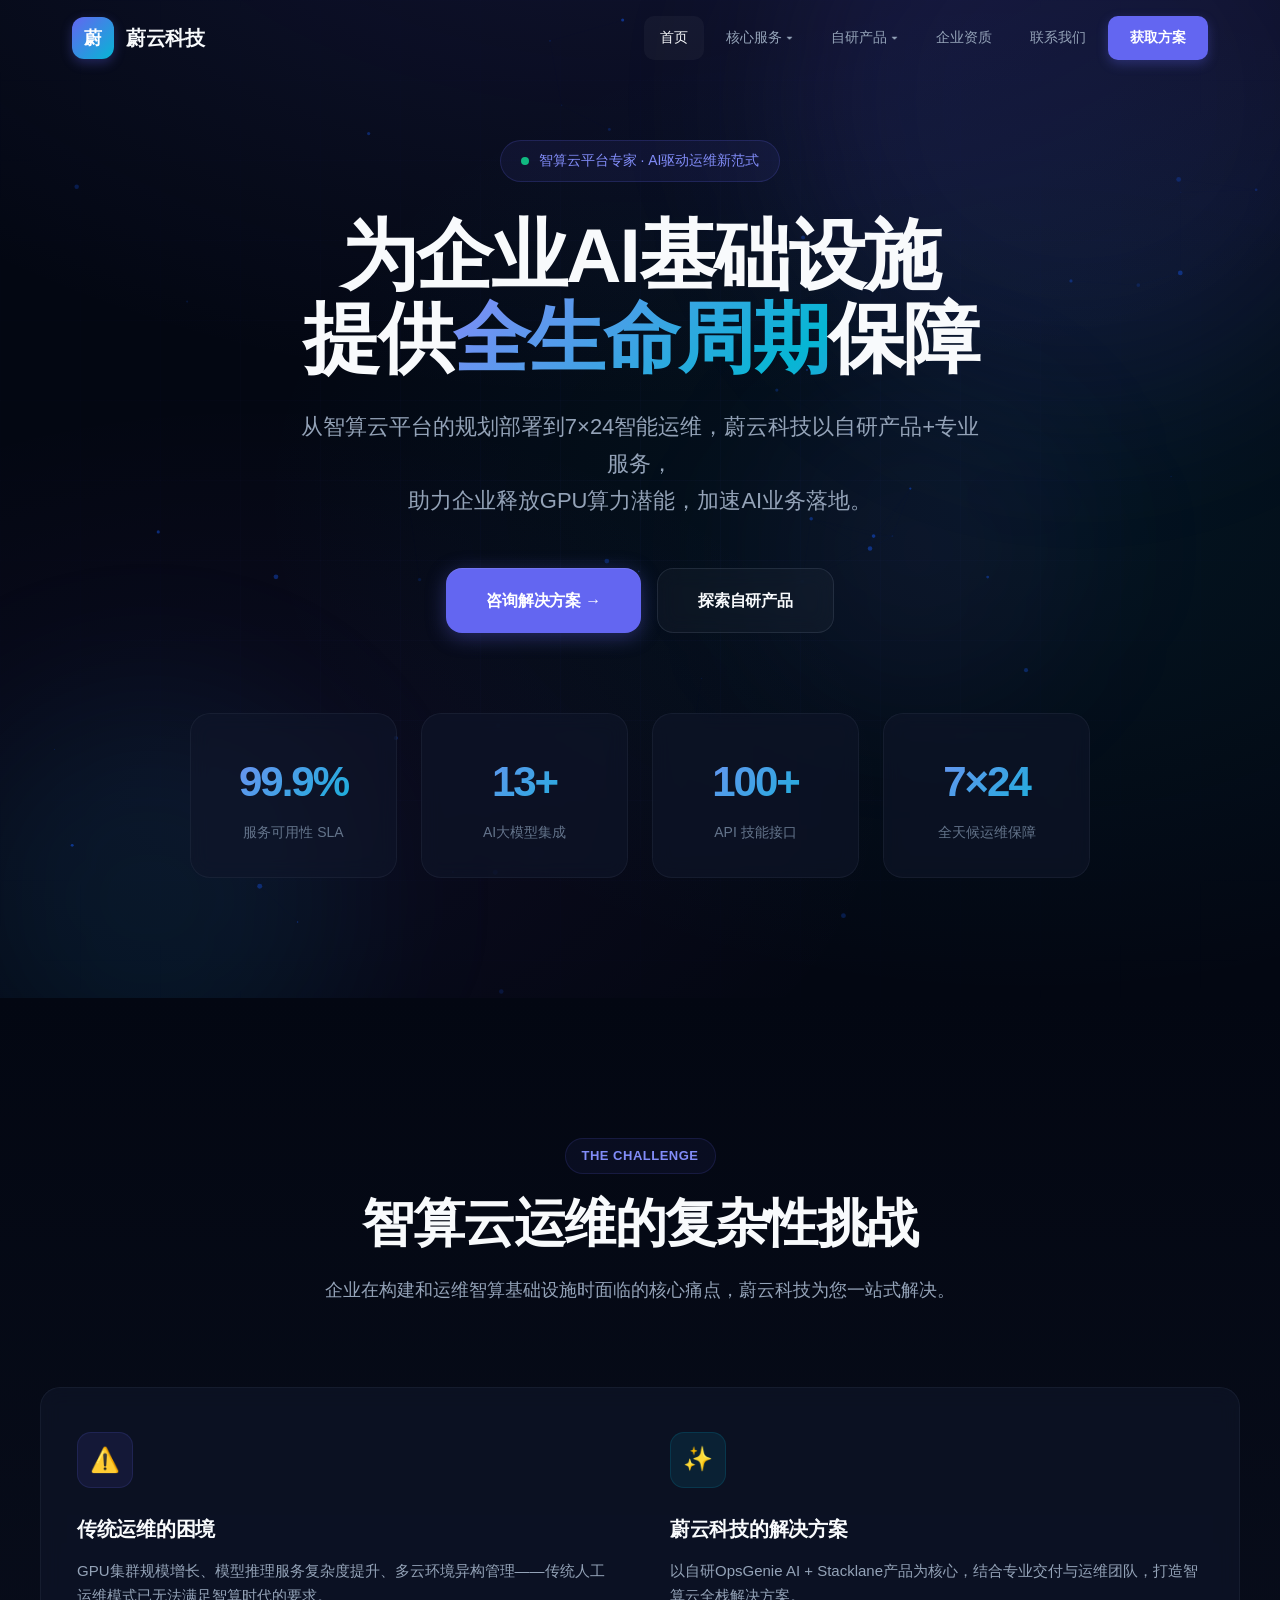
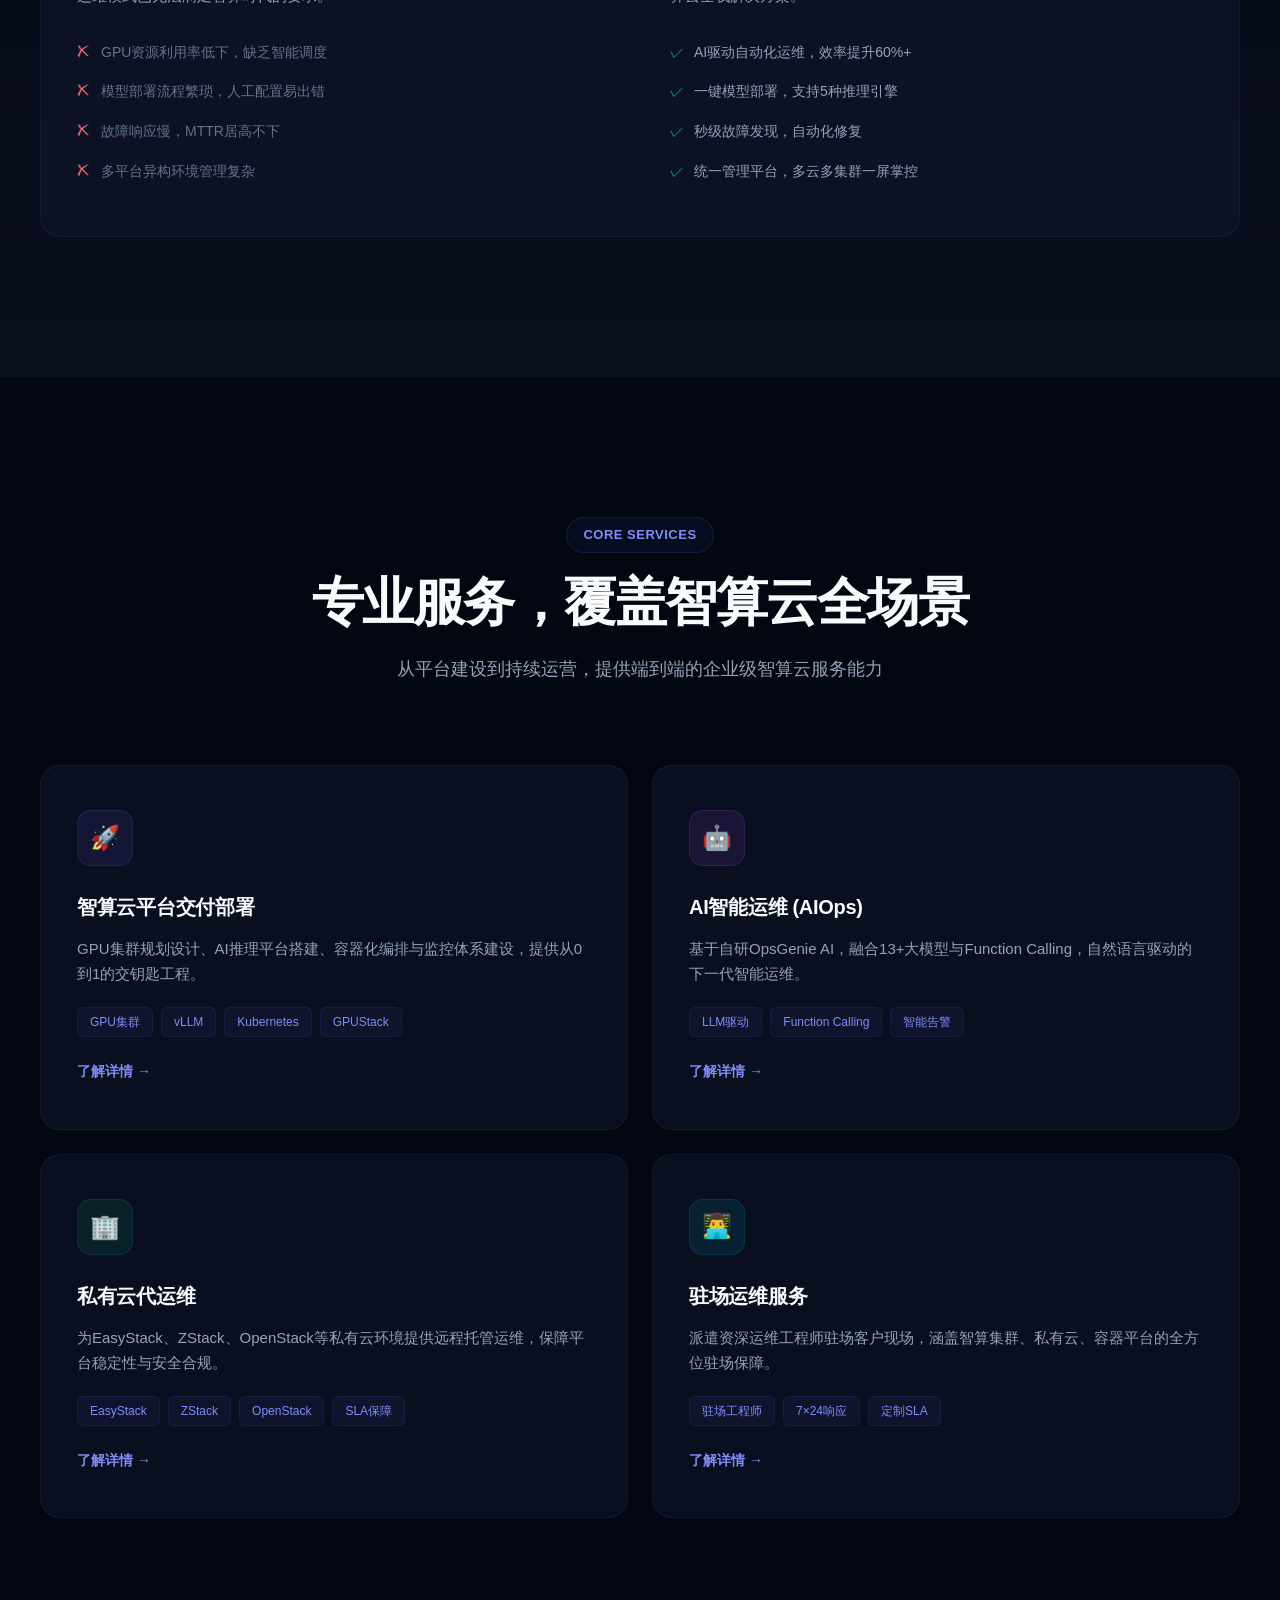
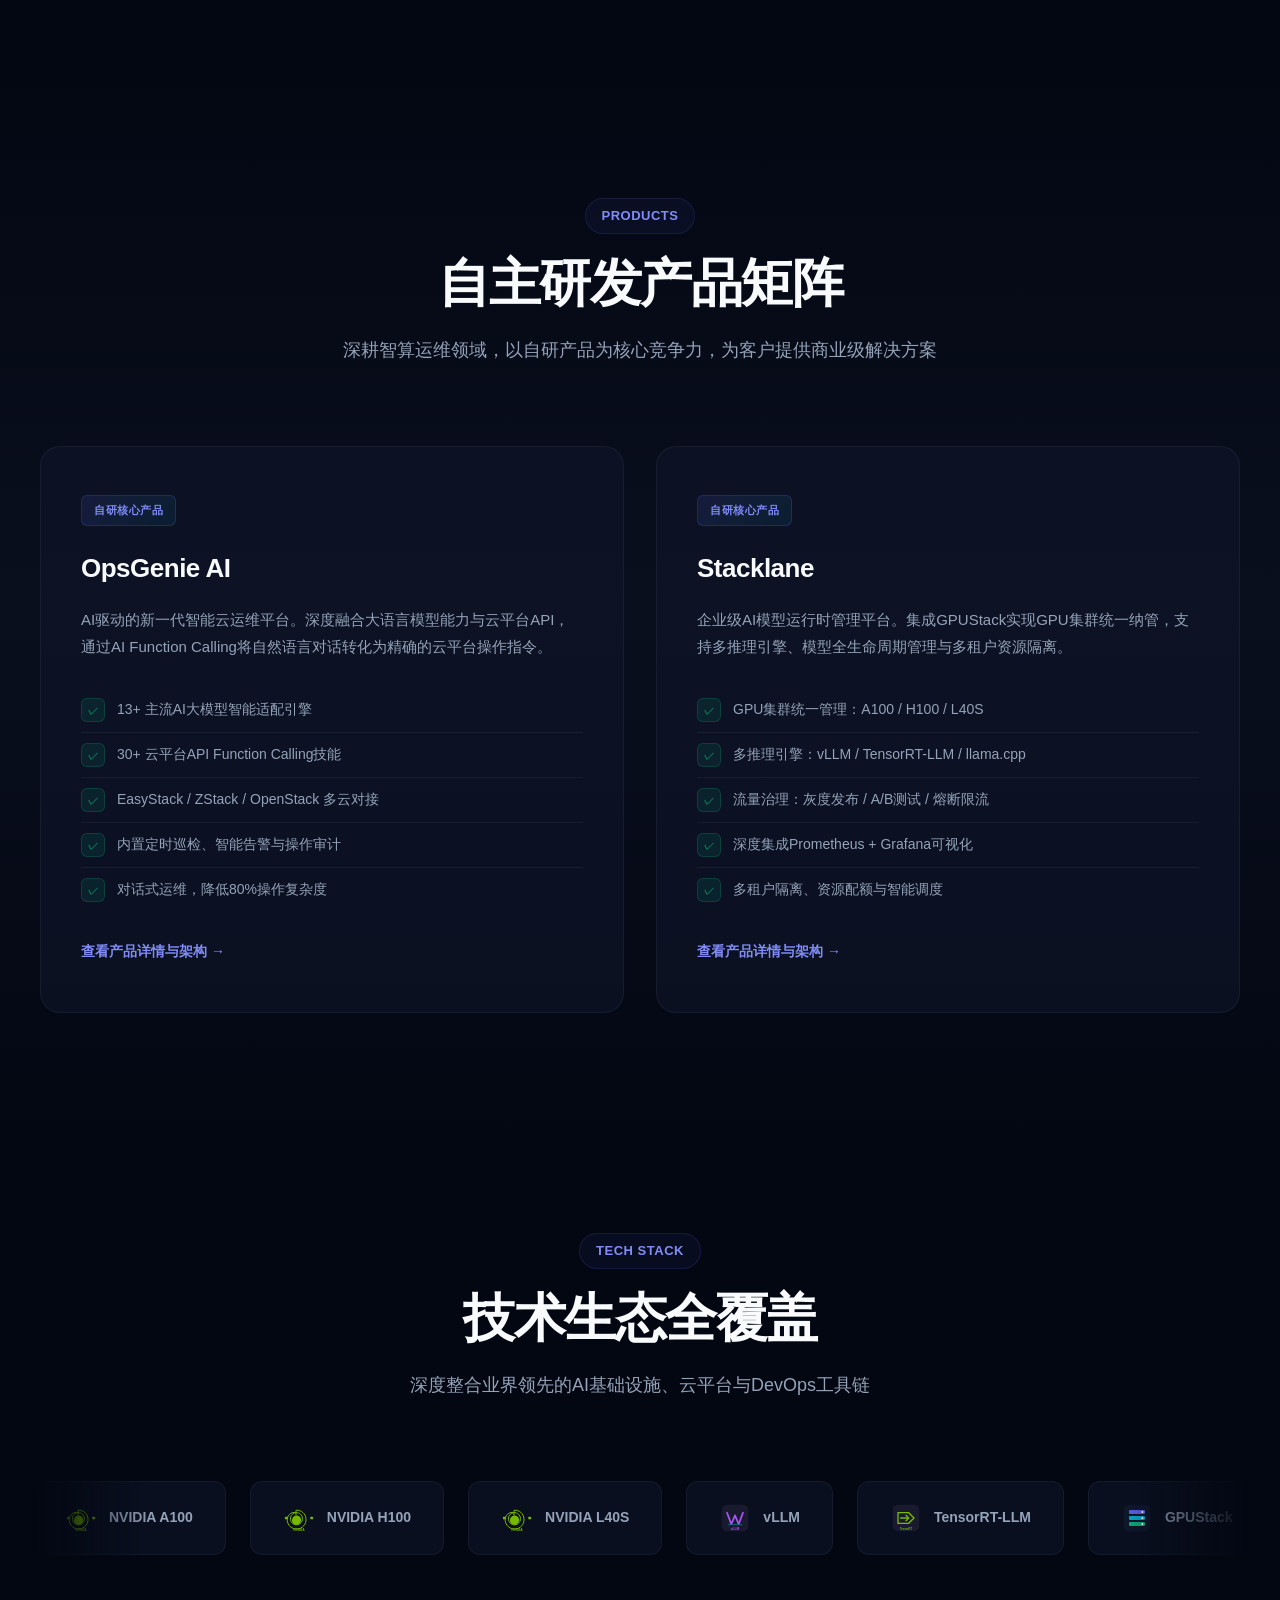
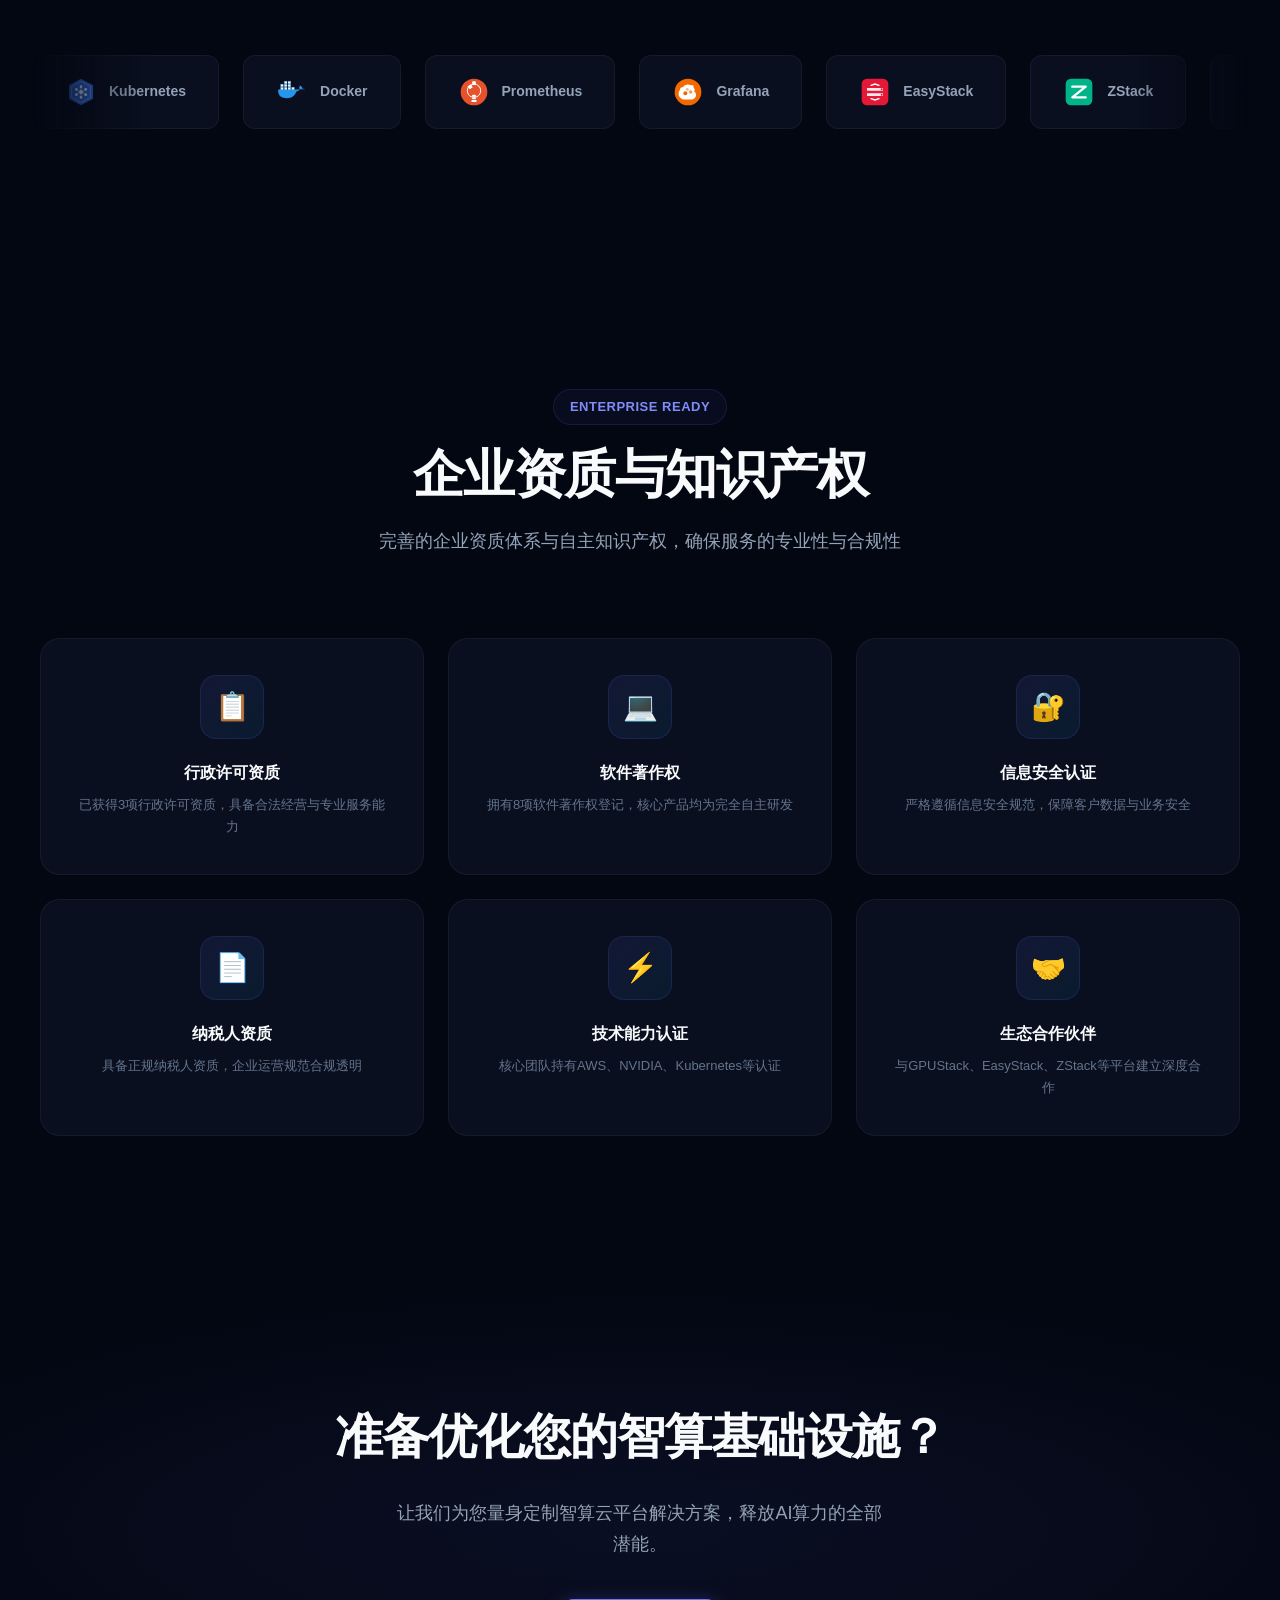
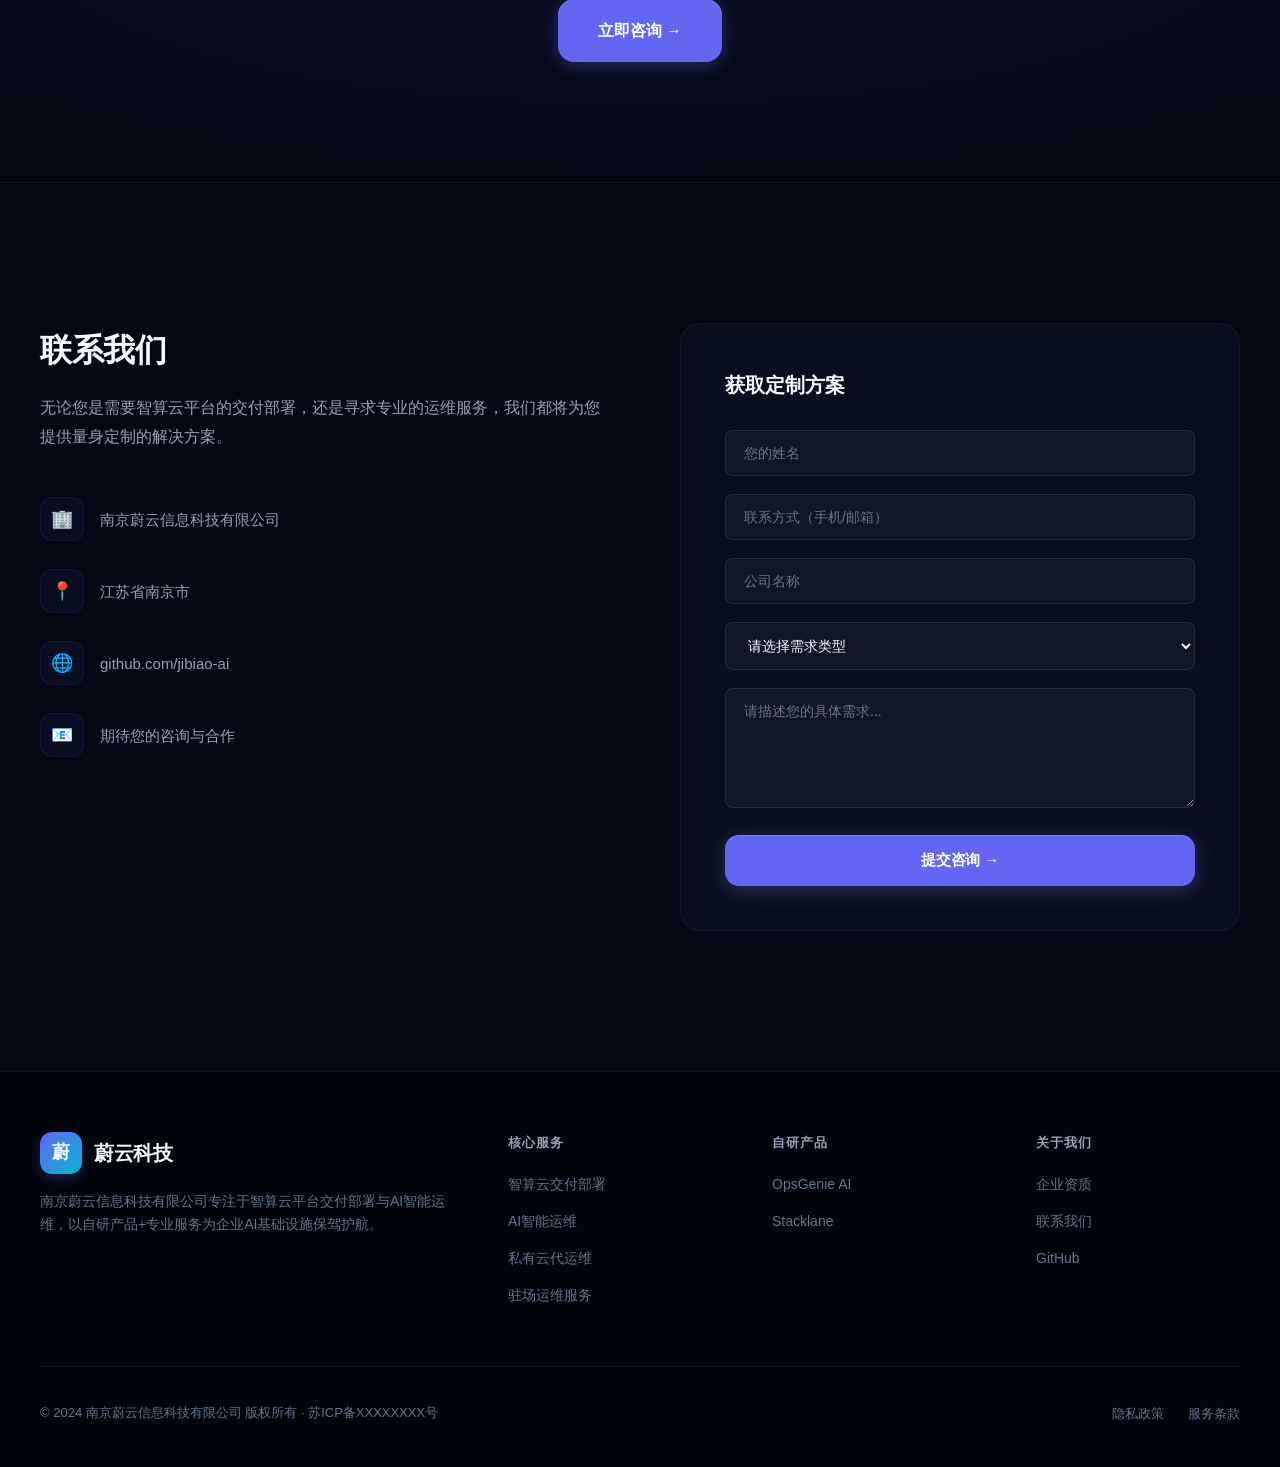
==== commit 890d1041: "feat: 添加真实技术栈SVG图标，替换emoji为专业品牌图标 - 新增28个技术栈SVG图标（img/icons/）覆盖：   - GPU/AI推理：NVIDIA、vLLM、TensorRT-L" ====
--- a/index.html
+++ b/index.html
@@ -227,51 +227,79 @@
             <div class="section-header animate-on-scroll" style="margin-bottom:40px;">
                 <div class="section-label">Tech Stack</div>
                 <h2 class="section-title">技术生态全覆盖</h2>
-            </div>
-        </div>
+                <p class="section-desc">深度整合业界领先的AI基础设施、云平台与DevOps工具链</p>
+            </div>
+        </div>
+        <!-- Row 1: GPU & AI Inference -->
         <div class="tech-marquee">
             <div class="tech-track">
-                <div class="tech-item"><span class="tech-item-icon">🟢</span><span class="tech-item-name">NVIDIA A100</span></div>
-                <div class="tech-item"><span class="tech-item-icon">🟢</span><span class="tech-item-name">NVIDIA H100</span></div>
-                <div class="tech-item"><span class="tech-item-icon">🟢</span><span class="tech-item-name">NVIDIA L40S</span></div>
-                <div class="tech-item"><span class="tech-item-icon">⚡</span><span class="tech-item-name">vLLM</span></div>
-                <div class="tech-item"><span class="tech-item-icon">⚡</span><span class="tech-item-name">TensorRT-LLM</span></div>
-                <div class="tech-item"><span class="tech-item-icon">⚡</span><span class="tech-item-name">GPUStack</span></div>
-                <div class="tech-item"><span class="tech-item-icon">🐳</span><span class="tech-item-name">Kubernetes</span></div>
-                <div class="tech-item"><span class="tech-item-icon">🐳</span><span class="tech-item-name">Docker</span></div>
-                <div class="tech-item"><span class="tech-item-icon">📊</span><span class="tech-item-name">Prometheus</span></div>
-                <div class="tech-item"><span class="tech-item-icon">📊</span><span class="tech-item-name">Grafana</span></div>
-                <div class="tech-item"><span class="tech-item-icon">🔗</span><span class="tech-item-name">Dify</span></div>
-                <div class="tech-item"><span class="tech-item-icon">🤖</span><span class="tech-item-name">DeepSeek</span></div>
-                <div class="tech-item"><span class="tech-item-icon">🤖</span><span class="tech-item-name">Qwen</span></div>
-                <div class="tech-item"><span class="tech-item-icon">🤖</span><span class="tech-item-name">GPT-4o</span></div>
-                <div class="tech-item"><span class="tech-item-icon">🤖</span><span class="tech-item-name">Claude</span></div>
-                <div class="tech-item"><span class="tech-item-icon">🛡️</span><span class="tech-item-name">EasyStack</span></div>
-                <div class="tech-item"><span class="tech-item-icon">🛡️</span><span class="tech-item-name">ZStack</span></div>
-                <div class="tech-item"><span class="tech-item-icon">🔧</span><span class="tech-item-name">Go</span></div>
-                <div class="tech-item"><span class="tech-item-icon">🔧</span><span class="tech-item-name">React</span></div>
-                <div class="tech-item"><span class="tech-item-icon">🔧</span><span class="tech-item-name">TypeScript</span></div>
+                <div class="tech-item"><img src="img/icons/nvidia.svg" alt="NVIDIA" class="tech-item-icon-img"><span class="tech-item-name">NVIDIA A100</span></div>
+                <div class="tech-item"><img src="img/icons/nvidia.svg" alt="NVIDIA" class="tech-item-icon-img"><span class="tech-item-name">NVIDIA H100</span></div>
+                <div class="tech-item"><img src="img/icons/nvidia.svg" alt="NVIDIA" class="tech-item-icon-img"><span class="tech-item-name">NVIDIA L40S</span></div>
+                <div class="tech-item"><img src="img/icons/vllm.svg" alt="vLLM" class="tech-item-icon-img"><span class="tech-item-name">vLLM</span></div>
+                <div class="tech-item"><img src="img/icons/tensorrt.svg" alt="TensorRT-LLM" class="tech-item-icon-img"><span class="tech-item-name">TensorRT-LLM</span></div>
+                <div class="tech-item"><img src="img/icons/gpustack.svg" alt="GPUStack" class="tech-item-icon-img"><span class="tech-item-name">GPUStack</span></div>
+                <div class="tech-item"><img src="img/icons/llamacpp.svg" alt="llama.cpp" class="tech-item-icon-img"><span class="tech-item-name">llama.cpp</span></div>
+                <div class="tech-item"><img src="img/icons/deepseek.svg" alt="DeepSeek" class="tech-item-icon-img"><span class="tech-item-name">DeepSeek</span></div>
+                <div class="tech-item"><img src="img/icons/qwen.svg" alt="Qwen" class="tech-item-icon-img"><span class="tech-item-name">Qwen</span></div>
+                <div class="tech-item"><img src="img/icons/openai.svg" alt="OpenAI" class="tech-item-icon-img"><span class="tech-item-name">GPT-4o</span></div>
+                <div class="tech-item"><img src="img/icons/claude.svg" alt="Claude" class="tech-item-icon-img"><span class="tech-item-name">Claude</span></div>
+                <div class="tech-item"><img src="img/icons/dify.svg" alt="Dify" class="tech-item-icon-img"><span class="tech-item-name">Dify</span></div>
                 <!-- Duplicate for seamless scroll -->
-                <div class="tech-item"><span class="tech-item-icon">🟢</span><span class="tech-item-name">NVIDIA A100</span></div>
-                <div class="tech-item"><span class="tech-item-icon">🟢</span><span class="tech-item-name">NVIDIA H100</span></div>
-                <div class="tech-item"><span class="tech-item-icon">🟢</span><span class="tech-item-name">NVIDIA L40S</span></div>
-                <div class="tech-item"><span class="tech-item-icon">⚡</span><span class="tech-item-name">vLLM</span></div>
-                <div class="tech-item"><span class="tech-item-icon">⚡</span><span class="tech-item-name">TensorRT-LLM</span></div>
-                <div class="tech-item"><span class="tech-item-icon">⚡</span><span class="tech-item-name">GPUStack</span></div>
-                <div class="tech-item"><span class="tech-item-icon">🐳</span><span class="tech-item-name">Kubernetes</span></div>
-                <div class="tech-item"><span class="tech-item-icon">🐳</span><span class="tech-item-name">Docker</span></div>
-                <div class="tech-item"><span class="tech-item-icon">📊</span><span class="tech-item-name">Prometheus</span></div>
-                <div class="tech-item"><span class="tech-item-icon">📊</span><span class="tech-item-name">Grafana</span></div>
-                <div class="tech-item"><span class="tech-item-icon">🔗</span><span class="tech-item-name">Dify</span></div>
-                <div class="tech-item"><span class="tech-item-icon">🤖</span><span class="tech-item-name">DeepSeek</span></div>
-                <div class="tech-item"><span class="tech-item-icon">🤖</span><span class="tech-item-name">Qwen</span></div>
-                <div class="tech-item"><span class="tech-item-icon">🤖</span><span class="tech-item-name">GPT-4o</span></div>
-                <div class="tech-item"><span class="tech-item-icon">🤖</span><span class="tech-item-name">Claude</span></div>
-                <div class="tech-item"><span class="tech-item-icon">🛡️</span><span class="tech-item-name">EasyStack</span></div>
-                <div class="tech-item"><span class="tech-item-icon">🛡️</span><span class="tech-item-name">ZStack</span></div>
-                <div class="tech-item"><span class="tech-item-icon">🔧</span><span class="tech-item-name">Go</span></div>
-                <div class="tech-item"><span class="tech-item-icon">🔧</span><span class="tech-item-name">React</span></div>
-                <div class="tech-item"><span class="tech-item-icon">🔧</span><span class="tech-item-name">TypeScript</span></div>
+                <div class="tech-item"><img src="img/icons/nvidia.svg" alt="NVIDIA" class="tech-item-icon-img"><span class="tech-item-name">NVIDIA A100</span></div>
+                <div class="tech-item"><img src="img/icons/nvidia.svg" alt="NVIDIA" class="tech-item-icon-img"><span class="tech-item-name">NVIDIA H100</span></div>
+                <div class="tech-item"><img src="img/icons/nvidia.svg" alt="NVIDIA" class="tech-item-icon-img"><span class="tech-item-name">NVIDIA L40S</span></div>
+                <div class="tech-item"><img src="img/icons/vllm.svg" alt="vLLM" class="tech-item-icon-img"><span class="tech-item-name">vLLM</span></div>
+                <div class="tech-item"><img src="img/icons/tensorrt.svg" alt="TensorRT-LLM" class="tech-item-icon-img"><span class="tech-item-name">TensorRT-LLM</span></div>
+                <div class="tech-item"><img src="img/icons/gpustack.svg" alt="GPUStack" class="tech-item-icon-img"><span class="tech-item-name">GPUStack</span></div>
+                <div class="tech-item"><img src="img/icons/llamacpp.svg" alt="llama.cpp" class="tech-item-icon-img"><span class="tech-item-name">llama.cpp</span></div>
+                <div class="tech-item"><img src="img/icons/deepseek.svg" alt="DeepSeek" class="tech-item-icon-img"><span class="tech-item-name">DeepSeek</span></div>
+                <div class="tech-item"><img src="img/icons/qwen.svg" alt="Qwen" class="tech-item-icon-img"><span class="tech-item-name">Qwen</span></div>
+                <div class="tech-item"><img src="img/icons/openai.svg" alt="OpenAI" class="tech-item-icon-img"><span class="tech-item-name">GPT-4o</span></div>
+                <div class="tech-item"><img src="img/icons/claude.svg" alt="Claude" class="tech-item-icon-img"><span class="tech-item-name">Claude</span></div>
+                <div class="tech-item"><img src="img/icons/dify.svg" alt="Dify" class="tech-item-icon-img"><span class="tech-item-name">Dify</span></div>
+            </div>
+        </div>
+        <!-- Row 2: Cloud & DevOps (reverse direction) -->
+        <div class="tech-marquee" style="margin-top: 20px;">
+            <div class="tech-track tech-track-reverse">
+                <div class="tech-item"><img src="img/icons/kubernetes.svg" alt="Kubernetes" class="tech-item-icon-img"><span class="tech-item-name">Kubernetes</span></div>
+                <div class="tech-item"><img src="img/icons/docker.svg" alt="Docker" class="tech-item-icon-img"><span class="tech-item-name">Docker</span></div>
+                <div class="tech-item"><img src="img/icons/prometheus.svg" alt="Prometheus" class="tech-item-icon-img"><span class="tech-item-name">Prometheus</span></div>
+                <div class="tech-item"><img src="img/icons/grafana.svg" alt="Grafana" class="tech-item-icon-img"><span class="tech-item-name">Grafana</span></div>
+                <div class="tech-item"><img src="img/icons/easystack.svg" alt="EasyStack" class="tech-item-icon-img"><span class="tech-item-name">EasyStack</span></div>
+                <div class="tech-item"><img src="img/icons/zstack.svg" alt="ZStack" class="tech-item-icon-img"><span class="tech-item-name">ZStack</span></div>
+                <div class="tech-item"><img src="img/icons/openstack.svg" alt="OpenStack" class="tech-item-icon-img"><span class="tech-item-name">OpenStack</span></div>
+                <div class="tech-item"><img src="img/icons/nginx.svg" alt="Nginx" class="tech-item-icon-img"><span class="tech-item-name">Nginx</span></div>
+                <div class="tech-item"><img src="img/icons/terraform.svg" alt="Terraform" class="tech-item-icon-img"><span class="tech-item-name">Terraform</span></div>
+                <div class="tech-item"><img src="img/icons/ansible.svg" alt="Ansible" class="tech-item-icon-img"><span class="tech-item-name">Ansible</span></div>
+                <div class="tech-item"><img src="img/icons/linux.svg" alt="Linux" class="tech-item-icon-img"><span class="tech-item-name">Linux</span></div>
+                <div class="tech-item"><img src="img/icons/python.svg" alt="Python" class="tech-item-icon-img"><span class="tech-item-name">Python</span></div>
+                <div class="tech-item"><img src="img/icons/golang.svg" alt="Go" class="tech-item-icon-img"><span class="tech-item-name">Go</span></div>
+                <div class="tech-item"><img src="img/icons/react.svg" alt="React" class="tech-item-icon-img"><span class="tech-item-name">React</span></div>
+                <div class="tech-item"><img src="img/icons/typescript.svg" alt="TypeScript" class="tech-item-icon-img"><span class="tech-item-name">TypeScript</span></div>
+                <div class="tech-item"><img src="img/icons/mysql.svg" alt="MySQL" class="tech-item-icon-img"><span class="tech-item-name">MySQL</span></div>
+                <div class="tech-item"><img src="img/icons/redis.svg" alt="Redis" class="tech-item-icon-img"><span class="tech-item-name">Redis</span></div>
+                <div class="tech-item"><img src="img/icons/rabbitmq.svg" alt="RabbitMQ" class="tech-item-icon-img"><span class="tech-item-name">RabbitMQ</span></div>
+                <!-- Duplicate for seamless scroll -->
+                <div class="tech-item"><img src="img/icons/kubernetes.svg" alt="Kubernetes" class="tech-item-icon-img"><span class="tech-item-name">Kubernetes</span></div>
+                <div class="tech-item"><img src="img/icons/docker.svg" alt="Docker" class="tech-item-icon-img"><span class="tech-item-name">Docker</span></div>
+                <div class="tech-item"><img src="img/icons/prometheus.svg" alt="Prometheus" class="tech-item-icon-img"><span class="tech-item-name">Prometheus</span></div>
+                <div class="tech-item"><img src="img/icons/grafana.svg" alt="Grafana" class="tech-item-icon-img"><span class="tech-item-name">Grafana</span></div>
+                <div class="tech-item"><img src="img/icons/easystack.svg" alt="EasyStack" class="tech-item-icon-img"><span class="tech-item-name">EasyStack</span></div>
+                <div class="tech-item"><img src="img/icons/zstack.svg" alt="ZStack" class="tech-item-icon-img"><span class="tech-item-name">ZStack</span></div>
+                <div class="tech-item"><img src="img/icons/openstack.svg" alt="OpenStack" class="tech-item-icon-img"><span class="tech-item-name">OpenStack</span></div>
+                <div class="tech-item"><img src="img/icons/nginx.svg" alt="Nginx" class="tech-item-icon-img"><span class="tech-item-name">Nginx</span></div>
+                <div class="tech-item"><img src="img/icons/terraform.svg" alt="Terraform" class="tech-item-icon-img"><span class="tech-item-name">Terraform</span></div>
+                <div class="tech-item"><img src="img/icons/ansible.svg" alt="Ansible" class="tech-item-icon-img"><span class="tech-item-name">Ansible</span></div>
+                <div class="tech-item"><img src="img/icons/linux.svg" alt="Linux" class="tech-item-icon-img"><span class="tech-item-name">Linux</span></div>
+                <div class="tech-item"><img src="img/icons/python.svg" alt="Python" class="tech-item-icon-img"><span class="tech-item-name">Python</span></div>
+                <div class="tech-item"><img src="img/icons/golang.svg" alt="Go" class="tech-item-icon-img"><span class="tech-item-name">Go</span></div>
+                <div class="tech-item"><img src="img/icons/react.svg" alt="React" class="tech-item-icon-img"><span class="tech-item-name">React</span></div>
+                <div class="tech-item"><img src="img/icons/typescript.svg" alt="TypeScript" class="tech-item-icon-img"><span class="tech-item-name">TypeScript</span></div>
+                <div class="tech-item"><img src="img/icons/mysql.svg" alt="MySQL" class="tech-item-icon-img"><span class="tech-item-name">MySQL</span></div>
+                <div class="tech-item"><img src="img/icons/redis.svg" alt="Redis" class="tech-item-icon-img"><span class="tech-item-name">Redis</span></div>
+                <div class="tech-item"><img src="img/icons/rabbitmq.svg" alt="RabbitMQ" class="tech-item-icon-img"><span class="tech-item-name">RabbitMQ</span></div>
             </div>
         </div>
     </section>
--- a/css/style.css
+++ b/css/style.css
@@ -518,7 +518,20 @@
     background: var(--bg-card-hover);
 }
 .tech-item-icon { font-size: 24px; }
+.tech-item-icon-img {
+    width: 32px; height: 32px;
+    object-fit: contain;
+    border-radius: 6px;
+    flex-shrink: 0;
+}
 .tech-item-name { font-size: 14px; font-weight: 600; color: var(--text-secondary); }
+.tech-track-reverse {
+    animation: scroll-right 45s linear infinite;
+}
+@keyframes scroll-right {
+    from { transform: translateX(-50%); }
+    to { transform: translateX(0); }
+}
 
 /* ===== QUALIFICATIONS ===== */
 .qual-grid {
